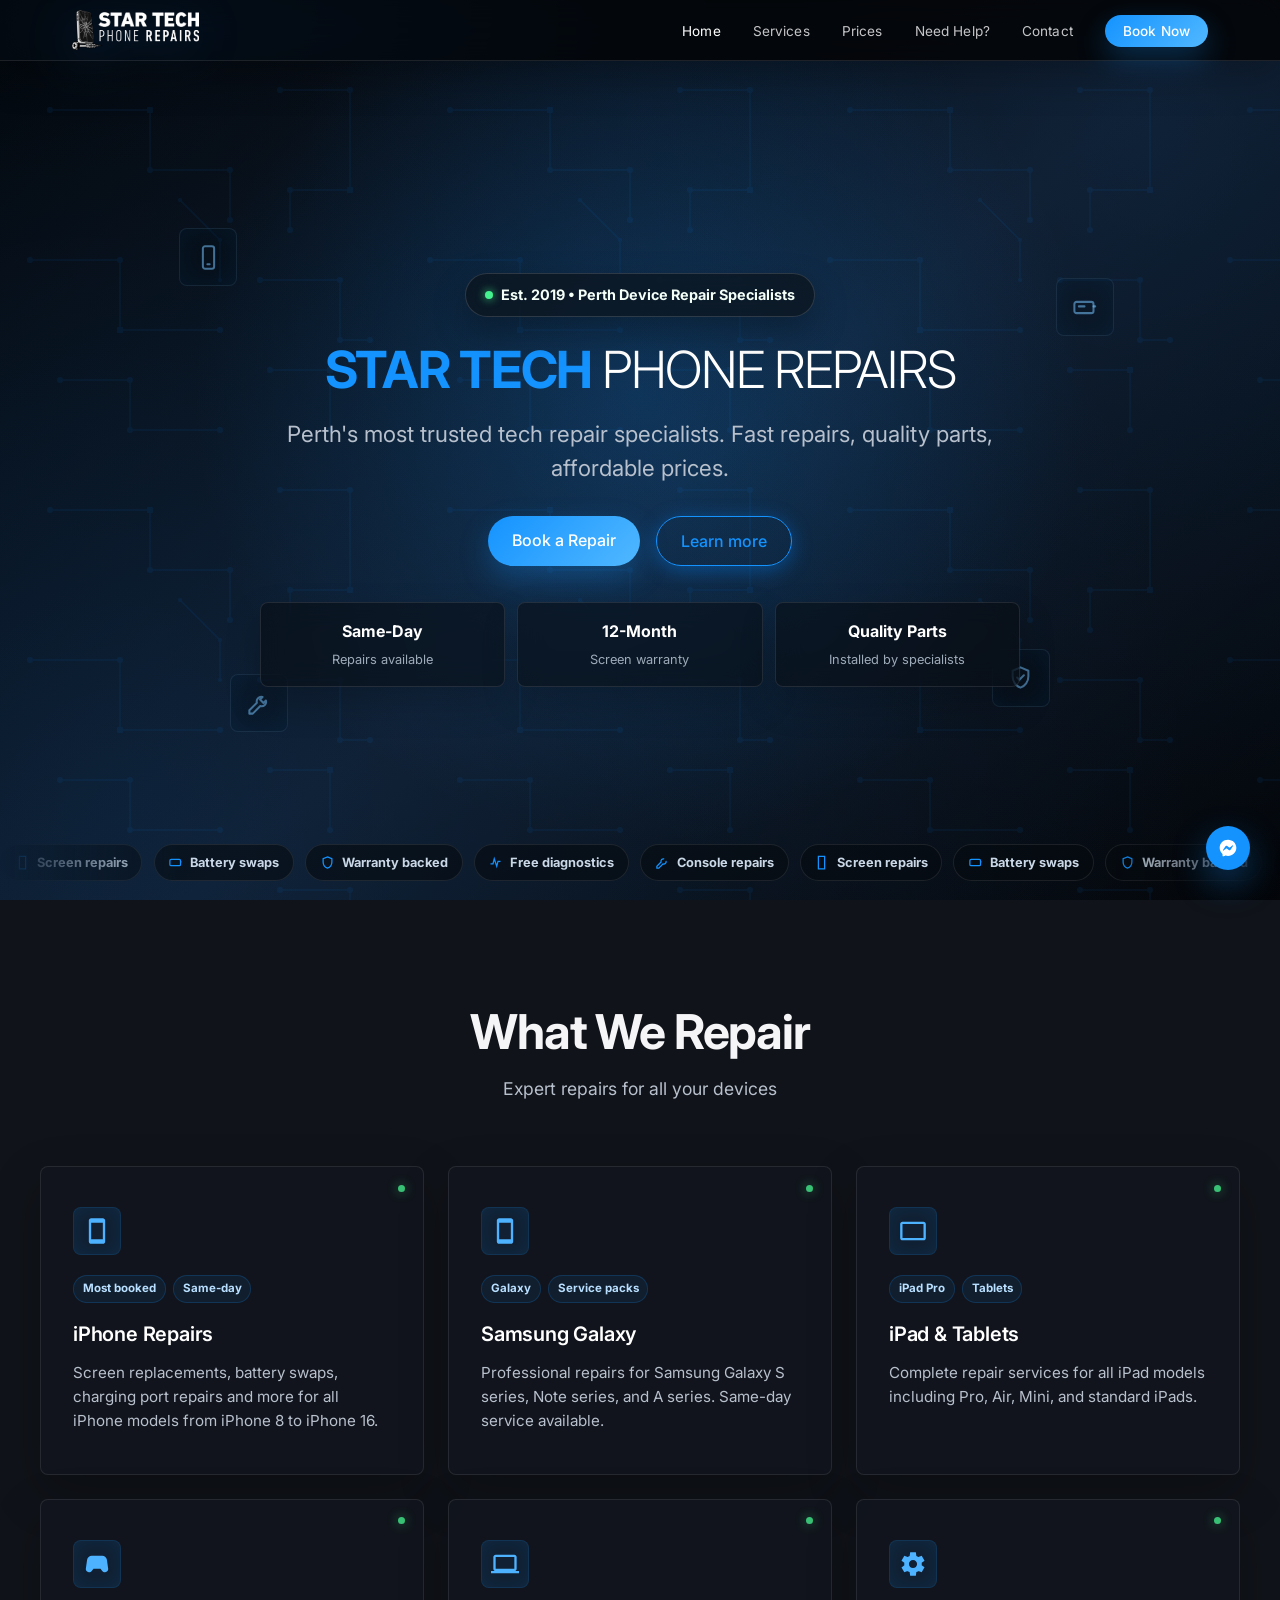
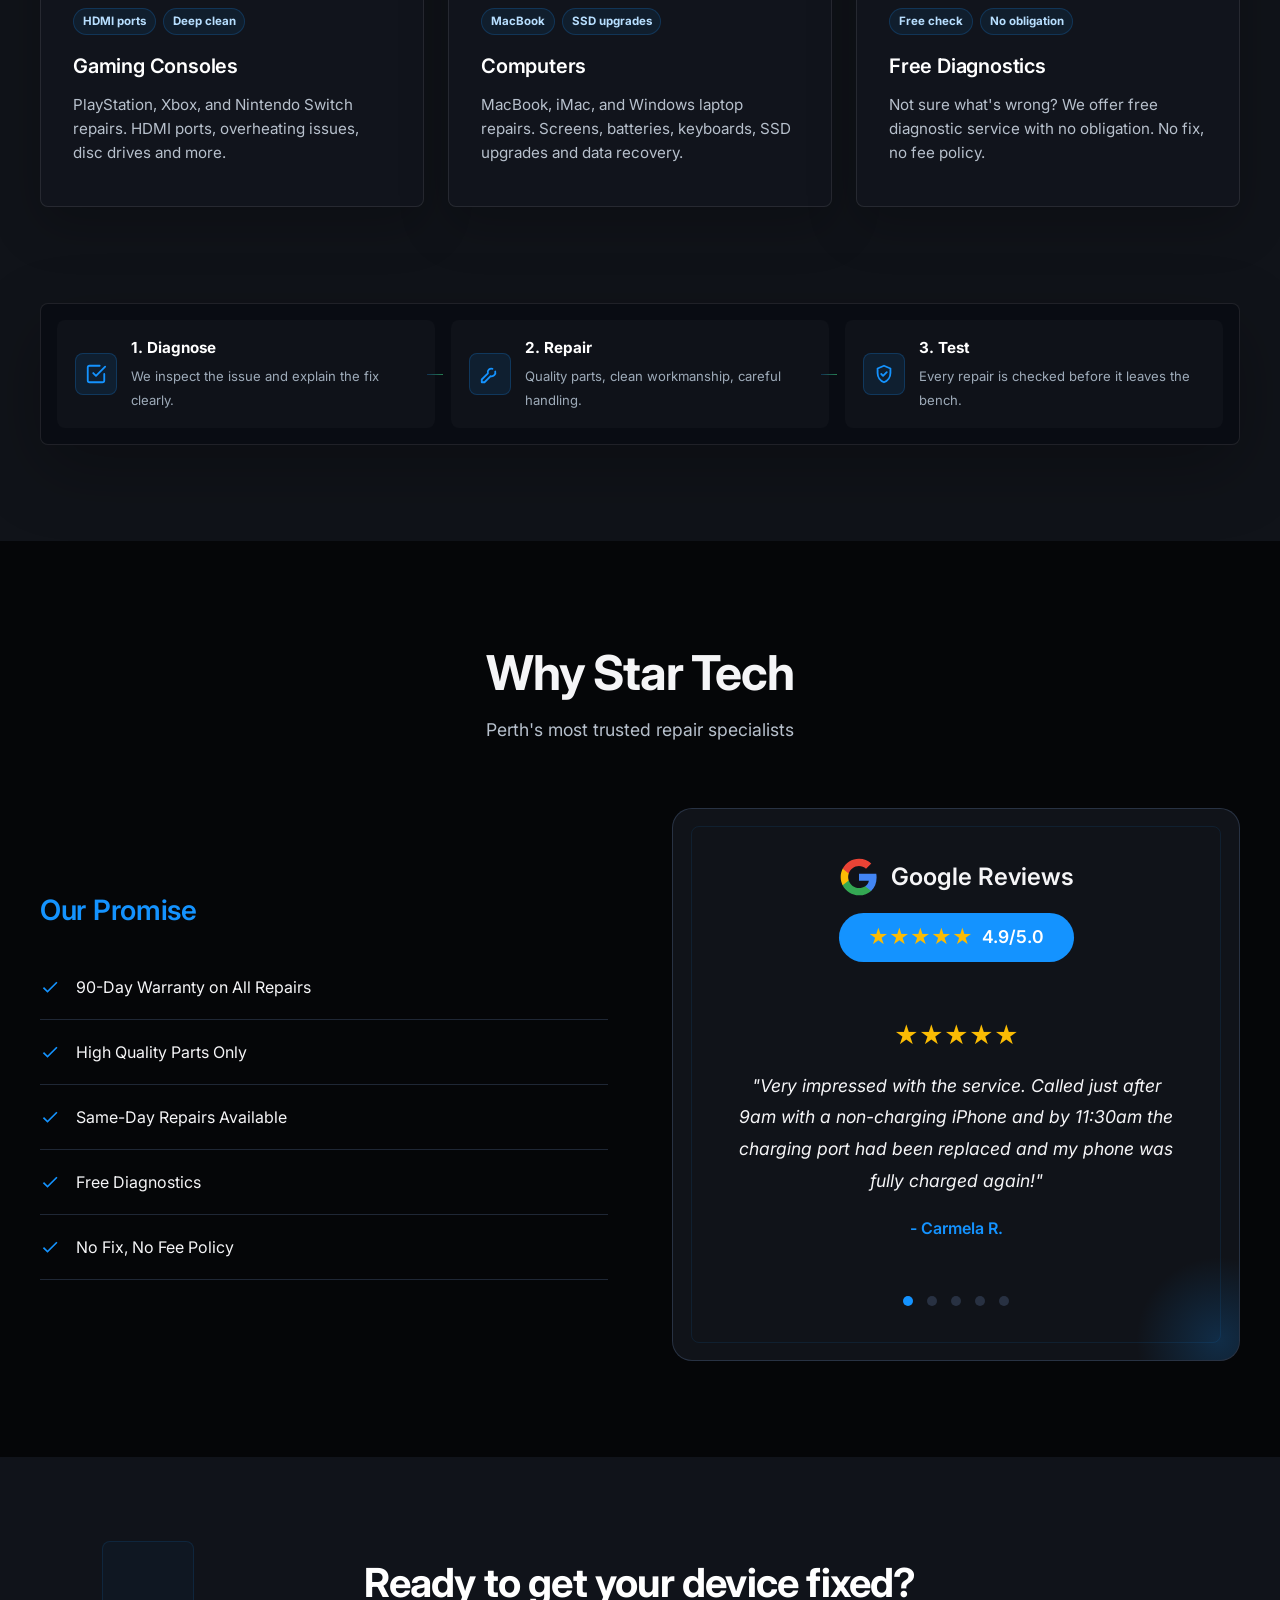
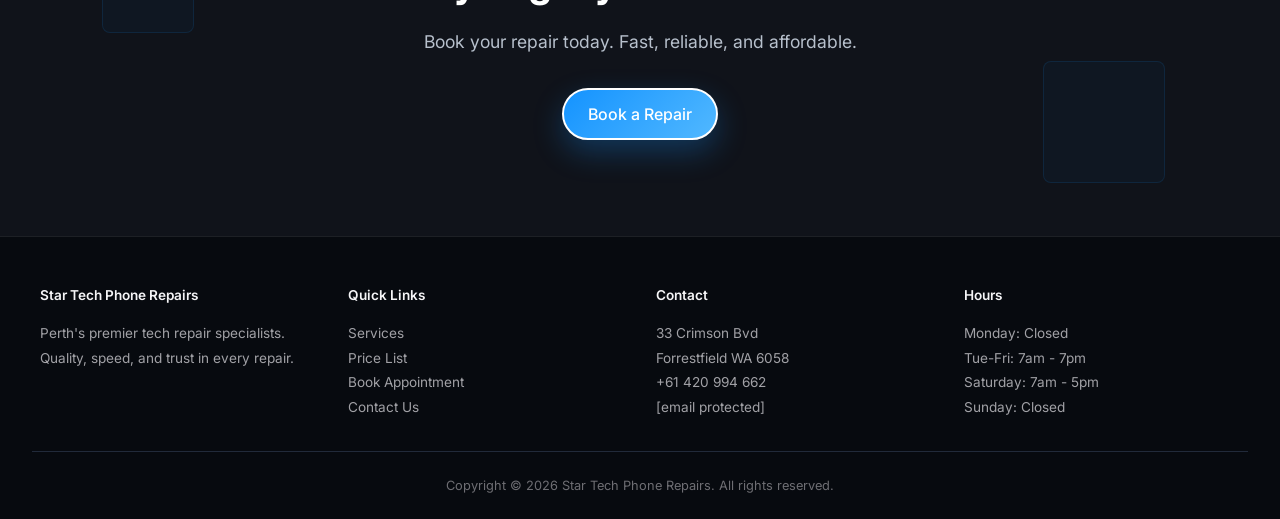
==== index.html @ b9365297 "Add files via upload" ====
﻿<!DOCTYPE html>
<html lang="en">
<head>
    <meta charset="UTF-8">
    <meta name="viewport" content="width=device-width, initial-scale=1.0">
    <title>Star Tech Phone Repairs | Perth's Premier Tech Repair Service</title>
    <link rel="preconnect" href="https://fonts.googleapis.com">
    <link rel="preconnect" href="https://fonts.gstatic.com" crossorigin>
    <link href="https://fonts.googleapis.com/css2?family=Inter:wght@300;400;500;600;700&family=Orbitron:wght@700;900&display=swap" rel="stylesheet">
    <style>
        * { margin: 0; padding: 0; box-sizing: border-box; }
        :root {
            --star-blue: #0084FF;
            --star-blue-hover: #0073e6;
            --bg-primary: #000000;
            --bg-secondary: #1a1a1a;
            --bg-tertiary: #0d0d0d;
            --text-primary: #f5f5f7;
            --text-secondary: #a1a1a6;
            --text-muted: #6e6e73;
            --border-color: rgba(0, 132, 255, 0.2);
            --nav-bg: rgba(0, 0, 0, 0.8);
            --blue-glow: rgba(0, 132, 255, 0.15);
            --card-bg: #1a1a1a;
            --card-text: #f5f5f7;
            --card-desc: #a1a1a6;
            --card-icon: #0084FF;
        }
        body { font-family: 'Inter', -apple-system, BlinkMacSystemFont, sans-serif; background: var(--bg-primary); color: var(--text-primary); overflow-x: hidden; transition: background 0.3s ease, color 0.3s ease; font-weight: 400; -webkit-font-smoothing: antialiased; }
        
        /* Theme Toggle */
        .messenger-btn { position: fixed; bottom: 30px; right: 30px; width: 44px; height: 44px; border-radius: 50%; background: var(--star-blue); border: none; cursor: pointer; z-index: 1001; display: flex; align-items: center; justify-content: center; box-shadow: 0 4px 12px var(--blue-glow); transition: all 0.3s ease; }
        .messenger-btn:hover { transform: scale(1.05); background: var(--star-blue-hover); }
        .messenger-btn svg { width: 20px; height: 20px; fill: #FFFFFF; }

        /* Navigation */
        nav { position: fixed; top: 0; width: 100%; background: var(--nav-bg); backdrop-filter: saturate(180%) blur(20px); -webkit-backdrop-filter: saturate(180%) blur(20px); z-index: 1000; border-bottom: 1px solid rgba(255,255,255,0.1); transition: background 0.3s ease; }
        .nav-container { max-width: 1200px; margin: 0 auto; padding: 0 2rem; height: 48px; display: flex; justify-content: space-between; align-items: center; }
        @media (min-width: 768px) { .nav-container { height: 60px; } }
        .logo { text-decoration: none; display: flex; align-items: center; }
        .logo img { width: 120px; height: auto; }
        @media (min-width: 768px) { .logo img { width: auto; height: 40px; } }
        .nav-links { display: flex; gap: 2rem; list-style: none; align-items: center; }
        .nav-links a { color: var(--text-primary); text-decoration: none; font-size: 0.85rem; font-weight: 400; transition: color 0.3s ease; opacity: 0.8; }
        .nav-links a:hover { opacity: 1; }
        .nav-links a.active { opacity: 1; }
        .nav-links a.book-now-btn { background: var(--star-blue); color: #FFFFFF; padding: 8px 18px; border-radius: 980px; font-weight: 500; opacity: 1; transition: all 0.3s ease; }
        .nav-links a.book-now-btn:hover { background: var(--star-blue-hover); }

        /* Hamburger Menu */
        .hamburger { display: none; flex-direction: column; cursor: pointer; gap: 5px; z-index: 1001; }
        .hamburger span { width: 20px; height: 2px; background: var(--text-primary); transition: all 0.3s ease; }
        .hamburger.active span:nth-child(1) { transform: rotate(45deg) translate(5px, 5px); }
        .hamburger.active span:nth-child(2) { opacity: 0; }
        .hamburger.active span:nth-child(3) { transform: rotate(-45deg) translate(5px, -5px); }

        /* Mobile Menu */
        .mobile-menu { display: none; position: fixed; top: 48px; left: 0; right: 0; background: var(--nav-bg); backdrop-filter: saturate(180%) blur(20px); padding: 1.5rem 2rem; z-index: 999; }
        .mobile-menu.active { display: block; }
        .mobile-menu a { display: block; color: var(--text-primary); text-decoration: none; padding: 0.8rem 0; font-size: 1rem; border-bottom: 1px solid var(--border-color); }
        .mobile-menu a:hover, .mobile-menu a.active { color: var(--star-blue); }
        .mobile-menu a.book-now-btn { background: var(--star-blue); color: #FFFFFF; text-align: center; margin-top: 1rem; border-radius: 980px; border: none; }

        /* Hero Section with Circuit Board Background */
        .hero { margin-top: 48px; min-height: calc(100vh - 48px); position: relative; display: flex; align-items: center; justify-content: center; overflow: hidden; }
        @media (min-width: 768px) { .hero { margin-top: 60px; min-height: calc(100vh - 60px); } }
        .hero-bg { position: absolute; top: 0; left: 0; right: 0; bottom: 0; background: linear-gradient(135deg, var(--bg-primary) 0%, var(--bg-secondary) 50%, var(--bg-primary) 100%); z-index: 1; }
        .hero-bg::before { content: ''; position: absolute; top: -50%; left: -50%; width: 200%; height: 200%; background: radial-gradient(circle at 30% 70%, rgba(0, 132, 255, 0.12) 0%, transparent 50%), radial-gradient(circle at 70% 30%, rgba(0, 132, 255, 0.1) 0%, transparent 40%); animation: pulse 6s ease-in-out infinite alternate; }
        @keyframes pulse { 0% { opacity: 0.4; transform: scale(1); } 100% { opacity: 1; transform: scale(1.15); } }
        /* Circuit Board Traces Pattern */
        .hero-circuit { position: absolute; top: 0; left: 0; right: 0; bottom: 0; z-index: 2; opacity: 0.08; background-image: url("data:image/svg+xml,%3Csvg xmlns='http://www.w3.org/2000/svg' width='400' height='400' viewBox='0 0 400 400'%3E%3Cstyle%3E.t%7Bfill:none;stroke:%230084FF;stroke-width:1.5%7D.p%7Bfill:%230084FF%7D%3C/style%3E%3Cpath class='t' d='M50 50h100M150 50v60M150 110h80M230 110v50'/%3E%3Ccircle class='p' cx='50' cy='50' r='3'/%3E%3Ccircle class='p' cx='150' cy='50' r='3'/%3E%3Ccircle class='p' cx='150' cy='110' r='3'/%3E%3Ccircle class='p' cx='230' cy='110' r='3'/%3E%3Ccircle class='p' cx='230' cy='160' r='3'/%3E%3Cpath class='t' d='M280 30h70M350 30v100M350 130h-60M290 130v40'/%3E%3Ccircle class='p' cx='280' cy='30' r='3'/%3E%3Ccircle class='p' cx='350' cy='30' r='3'/%3E%3Ccircle class='p' cx='350' cy='130' r='3'/%3E%3Ccircle class='p' cx='290' cy='130' r='3'/%3E%3Ccircle class='p' cx='290' cy='170' r='3'/%3E%3Cpath class='t' d='M30 200h90M120 200v70M120 270h100'/%3E%3Ccircle class='p' cx='30' cy='200' r='3'/%3E%3Ccircle class='p' cx='120' cy='200' r='3'/%3E%3Ccircle class='p' cx='120' cy='270' r='3'/%3E%3Ccircle class='p' cx='220' cy='270' r='3'/%3E%3Cpath class='t' d='M260 220h80M340 220v60M340 280h30'/%3E%3Ccircle class='p' cx='260' cy='220' r='3'/%3E%3Ccircle class='p' cx='340' cy='220' r='3'/%3E%3Ccircle class='p' cx='340' cy='280' r='3'/%3E%3Ccircle class='p' cx='370' cy='280' r='3'/%3E%3Cpath class='t' d='M60 320h70M130 320v50M130 370h90'/%3E%3Ccircle class='p' cx='60' cy='320' r='3'/%3E%3Ccircle class='p' cx='130' cy='320' r='3'/%3E%3Ccircle class='p' cx='130' cy='370' r='3'/%3E%3Ccircle class='p' cx='220' cy='370' r='3'/%3E%3Cpath class='t' d='M270 310h60M330 310v60'/%3E%3Ccircle class='p' cx='270' cy='310' r='3'/%3E%3Ccircle class='p' cx='330' cy='310' r='3'/%3E%3Ccircle class='p' cx='330' cy='370' r='3'/%3E%3Cpath class='t' d='M180 140l40 40M220 180v40'/%3E%3Ccircle class='p' cx='180' cy='140' r='2'/%3E%3Ccircle class='p' cx='220' cy='180' r='2'/%3E%3Ccircle class='p' cx='220' cy='220' r='2'/%3E%3Crect class='p' x='147' y='47' width='6' height='6' rx='1'/%3E%3Crect class='p' x='347' y='127' width='6' height='6' rx='1'/%3E%3Crect class='p' x='117' y='267' width='6' height='6' rx='1'/%3E%3Crect class='p' x='327' y='307' width='6' height='6' rx='1'/%3E%3C/svg%3E"); background-size: 400px 400px; background-repeat: repeat; animation: circuitScroll 30s linear infinite; }
        @keyframes circuitScroll { 0% { background-position: 0 0; } 100% { background-position: 0 400px; } }
        .hero-content { position: relative; z-index: 3; text-align: center; max-width: 800px; padding: 2rem; margin: 0 auto; width: 100%; }
        @media (min-width: 768px) { .hero-content { max-width: none; } }
        .hero h1 { font-family: 'Inter', sans-serif; font-size: clamp(2rem, 6vw, 3.2rem); font-weight: 700; line-height: 1.2; margin-bottom: 1rem; letter-spacing: 0.05em; color: #FFFFFF; text-transform: uppercase; text-align: center; }
        @media (min-width: 768px) { .hero h1 { white-space: nowrap; text-align: center; } }
        .desktop-break { display: none; }
        @media (min-width: 768px) { .desktop-break { display: block; } }
        .hero h1 .bold { font-weight: 700; color: var(--star-blue); }
        .hero h1 .thin { font-weight: 300; color: #FFFFFF; }
        .hero p { font-size: clamp(1.1rem, 2.5vw, 1.4rem); margin-bottom: 2rem; color: var(--text-secondary); font-weight: 400; line-height: 1.5; }
        .cta-buttons { display: flex; gap: 1rem; justify-content: center; flex-wrap: wrap; }
        .btn { padding: 12px 24px; font-size: 1rem; font-weight: 500; text-decoration: none; transition: all 0.3s ease; border-radius: 980px; display: inline-block; border: none; cursor: pointer; }
        .btn-primary { background: var(--star-blue); color: #FFFFFF; }
        .btn-primary:hover { background: var(--star-blue-hover); }
        .btn-secondary { background: transparent; color: var(--star-blue); border: 1px solid var(--star-blue); }
        .btn-secondary:hover { background: var(--star-blue); color: #FFFFFF; }
        .btn-primary, .btn-secondary, .book-now-btn { box-shadow: 0 4px 20px rgba(0, 132, 255, 0.4); }

        /* Features Section */
        .features { padding: 6rem 2rem; background: var(--bg-secondary); position: relative; z-index: 1; transition: background 0.3s ease; }
        .container { max-width: 1200px; margin: 0 auto; }
        .section-title { font-size: clamp(2rem, 5vw, 3rem); text-align: center; margin-bottom: 0.5rem; font-weight: 700; letter-spacing: -0.02em; }
        .section-subtitle { text-align: center; font-size: 1.1rem; color: var(--text-secondary); margin-bottom: 4rem; font-weight: 400; }
        .features-grid { display: grid; grid-template-columns: repeat(auto-fit, minmax(300px, 1fr)); gap: 1.5rem; }
        .feature-card { background: var(--card-bg); padding: 2.5rem 2rem; border-radius: 20px; transition: all 0.3s ease; position: relative; overflow: hidden; }
        .feature-card:hover { transform: translateY(-4px); box-shadow: 0 12px 40px rgba(0,0,0,0.15); }
        .feature-icon { width: 48px; height: 48px; margin-bottom: 1.25rem; }
        .feature-icon svg { width: 100%; height: 100%; fill: var(--card-icon); }
        .feature-card h3 { font-size: 1.25rem; margin-bottom: 0.75rem; font-weight: 600; color: var(--card-text); letter-spacing: -0.01em; }
        .feature-card p { line-height: 1.6; color: var(--card-desc); font-size: 0.95rem; }

        /* Why Choose Section */
        .why-choose { padding: 6rem 2rem; background: var(--bg-primary); position: relative; z-index: 1; transition: background 0.3s ease; }
        .why-grid { display: grid; grid-template-columns: 1fr 1fr; gap: 4rem; align-items: center; margin-top: 3rem; }
        .why-content h3 { font-size: 1.75rem; margin-bottom: 1.5rem; color: var(--star-blue); font-weight: 600; letter-spacing: -0.01em; }
        .why-list { list-style: none; }
        .why-list li { padding: 1.25rem 0; border-bottom: 1px solid var(--border-color); font-size: 1rem; display: flex; align-items: center; gap: 1rem; color: var(--text-primary); }
        .why-list li svg { width: 20px; height: 20px; fill: var(--star-blue); flex-shrink: 0; }

        /* Reviews Box - Improved Readability */
        .why-visual { background: var(--bg-secondary); min-height: 500px; display: flex; flex-direction: column; align-items: center; justify-content: center; position: relative; overflow: hidden; padding: 3rem 2rem; border-radius: 20px; transition: background 0.3s ease; border: 1px solid var(--border-color); }
        .reviews-header { text-align: center; margin-bottom: 2rem; z-index: 2; position: relative; }
        .google-badge { display: flex; align-items: center; justify-content: center; gap: 0.75rem; margin-bottom: 1rem; }
        .google-icon { width: 40px; height: 40px; }
        .google-reviews-text { font-size: 1.5rem; font-weight: 600; color: var(--text-primary); }
        .overall-rating { display: flex; align-items: center; justify-content: center; gap: 0.6rem; background: var(--star-blue); padding: 0.6rem 1.25rem; border-radius: 980px; }
        .stars { color: #FBBC04; font-size: 1.25rem; }
        .rating-number { color: #FFFFFF; font-weight: 600; font-size: 1.1rem; }
        .slideshow-container { position: relative; max-width: 600px; margin: 0 auto; z-index: 2; padding: 1.5rem 2rem; }
        .review-slide { display: none; text-align: center; animation: fadeIn 0.5s ease; }
        .review-slide.active { display: block; }
        @keyframes fadeIn { from { opacity: 0; } to { opacity: 1; } }
        .review-stars { color: #FBBC04; font-size: 1.5rem; margin-bottom: 1rem; }
        .review-text { font-size: 1.1rem; line-height: 1.8; color: var(--text-primary); margin-bottom: 1.25rem; font-style: italic; }
        .reviewer-name { font-weight: 600; color: var(--star-blue); font-size: 1rem; }
        .slideshow-dots { text-align: center; margin-top: 1.5rem; z-index: 2; position: relative; }
        .dot { height: 10px; width: 10px; margin: 0 5px; background-color: var(--border-color); border-radius: 50%; display: inline-block; cursor: pointer; transition: all 0.3s ease; }
        .dot.active, .dot:hover { background-color: var(--star-blue); }

        /* CTA Section */
        .cta-section { padding: 6rem 2rem; background: var(--card-bg); text-align: center; position: relative; z-index: 1; transition: background 0.3s ease; }
        .cta-section h2 { font-size: clamp(1.75rem, 4vw, 2.5rem); margin-bottom: 1rem; color: var(--card-text); font-weight: 700; letter-spacing: -0.02em; }
        .cta-section p { font-size: 1.1rem; margin-bottom: 2rem; color: var(--card-desc); max-width: 500px; margin-left: auto; margin-right: auto; }
        .cta-section .btn-primary { background: #FFFFFF; color: var(--star-blue); }
        .cta-section .btn-primary:hover { background: rgba(255,255,255,0.9); }
        .cta-section .btn-primary { background: var(--star-blue); color: #FFFFFF; border: 2px solid #FFFFFF; }
        .cta-section .btn-primary:hover { background: #FFFFFF; color: var(--star-blue); }

        /* Footer */
        footer { background: var(--bg-secondary); padding: 3rem 2rem 1.5rem; position: relative; z-index: 1; transition: background 0.3s ease; border-top: 1px solid var(--border-color); }
        .footer-content { max-width: 1200px; margin: 0 auto; display: grid; grid-template-columns: repeat(auto-fit, minmax(200px, 1fr)); gap: 2rem; margin-bottom: 2rem; }
        .footer-section h4 { color: var(--text-primary); margin-bottom: 1rem; font-weight: 600; font-size: 0.85rem; }
        .footer-section p, .footer-section a { color: var(--text-secondary); line-height: 1.8; text-decoration: none; display: block; font-size: 0.85rem; }
        .footer-section a:hover { color: var(--star-blue); }
        .footer-bottom { text-align: center; padding-top: 1.5rem; border-top: 1px solid var(--border-color); color: var(--text-muted); font-size: 0.8rem; }

        /* Media Queries */
        @media (max-width: 968px) {
            .why-grid { grid-template-columns: 1fr; }
            .nav-links { display: none; }
            .hamburger { display: flex; }
            .flow-panel { grid-template-columns: 1fr; }
            .flow-step:not(:last-child)::after { display: none; }
        }
        @media (max-width: 600px) {
            .cta-buttons { flex-direction: column; align-items: center; }
            .btn { width: 100%; max-width: 280px; text-align: center; }
        }
    
        /* Premier polish */
        :root {
            --bg-primary: #050608;
            --bg-secondary: #101319;
            --bg-tertiary: #080b10;
            --star-blue: #1493ff;
            --star-blue-hover: #46adff;
            --border-color: rgba(148, 190, 255, 0.18);
            --nav-bg: rgba(5, 7, 11, 0.76);
            --blue-glow: rgba(20, 147, 255, 0.26);
            --card-bg: rgba(18, 22, 30, 0.86);
            --card-text: #ffffff;
            --card-desc: #b7c0cc;
            --card-icon: #4db2ff;
        }

        html { scroll-behavior: smooth; }
        body {
            background:
                radial-gradient(circle at 16% 0%, rgba(20, 147, 255, 0.16), transparent 31rem),
                radial-gradient(circle at 90% 12%, rgba(105, 190, 255, 0.10), transparent 34rem),
                var(--bg-primary);
            line-height: 1.5;
        }

        nav {
            background: var(--nav-bg) !important;
            border-bottom: 1px solid rgba(255,255,255,0.10) !important;
            box-shadow: 0 12px 40px rgba(0,0,0,0.28);
        }

        .nav-links a { letter-spacing: 0.01em; }
        .nav-links a.active { color: #ffffff; }
        .nav-links a:not(.book-now-btn):hover { color: #ffffff; }
        .logo img { filter: drop-shadow(0 10px 24px rgba(20,147,255,0.20)); }

        .page-header,
        .blog-header {
            background:
                linear-gradient(180deg, rgba(20,147,255,0.12), rgba(20,147,255,0)),
                var(--bg-secondary) !important;
            border-bottom: 1px solid rgba(255,255,255,0.08);
        }

        .hero-bg {
            background:
                radial-gradient(circle at 50% 40%, rgba(20,147,255,0.20), transparent 28rem),
                linear-gradient(140deg, #030406 0%, #111722 52%, #030406 100%) !important;
        }

        .hero h1,
        .page-header h1,
        .blog-header h1,
        .section-title {
            letter-spacing: -0.025em !important;
        }

        .hero p,
        .section-subtitle,
        .page-header p,
        .blog-header p { color: #b7c0cc !important; }

        .hero-badge {
            display: inline-flex;
            align-items: center;
            gap: 0.55rem;
            padding: 0.65rem 1.15rem;
            margin-bottom: 1.4rem;
            color: #f4fff8;
            font-size: 0.9rem;
            font-weight: 700;
            background: rgba(12, 17, 24, 0.66);
            border: 1px solid rgba(255, 255, 255, 0.14);
            border-radius: 999px;
            box-shadow: 0 14px 34px rgba(0,0,0,0.28);
            backdrop-filter: blur(16px);
        }

        .hero-badge::before {
            content: '';
            width: 8px;
            height: 8px;
            border-radius: 50%;
            background: #44f28f;
            box-shadow: 0 0 10px rgba(68,242,143,0.9);
            animation: statusBlink 1.7s ease-in-out infinite;
        }

        @keyframes statusBlink {
            0%, 100% { opacity: 1; transform: scale(1); box-shadow: 0 0 8px rgba(68,242,143,0.85); }
            45% { opacity: 0.45; transform: scale(0.74); box-shadow: 0 0 3px rgba(68,242,143,0.38); }
            70% { opacity: 1; transform: scale(1.22); box-shadow: 0 0 18px rgba(68,242,143,0.98); }
        }

        .hero-orbit {
            position: absolute;
            inset: 0;
            z-index: 2;
            pointer-events: none;
            overflow: hidden;
        }

        .orbit-icon {
            position: absolute;
            width: 58px;
            height: 58px;
            display: grid;
            place-items: center;
            color: rgba(120, 196, 255, 0.54);
            border: 1px solid rgba(120, 196, 255, 0.12);
            border-radius: 8px;
            background: rgba(6, 12, 20, 0.26);
            box-shadow: inset 0 0 26px rgba(20,147,255,0.06);
            animation: floatIcon 8s ease-in-out infinite;
        }

        .orbit-icon svg {
            width: 27px;
            height: 27px;
            stroke: currentColor;
            fill: none;
            stroke-width: 1.8;
            stroke-linecap: round;
            stroke-linejoin: round;
        }

        .orbit-icon.phone { top: 20%; left: 14%; animation-delay: -1s; }
        .orbit-icon.battery { top: 26%; right: 13%; animation-delay: -3.2s; }
        .orbit-icon.tool { bottom: 20%; left: 18%; animation-delay: -5.1s; }
        .orbit-icon.shield { bottom: 23%; right: 18%; animation-delay: -2.4s; }

        @keyframes floatIcon {
            0%, 100% { transform: translate3d(0,0,0) rotate(0deg); opacity: 0.46; }
            50% { transform: translate3d(0,-18px,0) rotate(4deg); opacity: 0.72; }
        }

        .hero-stats {
            display: grid;
            grid-template-columns: repeat(3, minmax(0, 1fr));
            gap: 0.75rem;
            max-width: 760px;
            margin: 2.25rem auto 0;
        }

        .hero-stat {
            padding: 1rem;
            border: 1px solid rgba(255,255,255,0.10);
            border-radius: 8px;
            background: rgba(8, 12, 18, 0.54);
            box-shadow: 0 16px 36px rgba(0,0,0,0.20);
            backdrop-filter: blur(14px);
            animation: statLift 6s ease-in-out infinite;
        }

        .hero-stat:nth-child(2) { animation-delay: -1.6s; }
        .hero-stat:nth-child(3) { animation-delay: -3.1s; }

        @keyframes statLift {
            0%, 100% { transform: translateY(0); border-color: rgba(255,255,255,0.10); }
            50% { transform: translateY(-5px); border-color: rgba(20,147,255,0.26); }
        }

        .hero-stat strong {
            display: block;
            color: #ffffff;
            font-size: 1rem;
            margin-bottom: 0.2rem;
        }

        .hero-stat span {
            color: #9eabb9;
            font-size: 0.8rem;
        }

        .hero-ticker {
            position: absolute;
            left: 0;
            right: 0;
            bottom: 1.2rem;
            z-index: 3;
            overflow: hidden;
            mask-image: linear-gradient(90deg, transparent, #000 14%, #000 86%, transparent);
        }

        .ticker-track {
            display: flex;
            width: max-content;
            gap: 0.7rem;
            animation: tickerMove 28s linear infinite;
        }

        .ticker-item {
            display: inline-flex;
            align-items: center;
            gap: 0.45rem;
            padding: 0.5rem 0.85rem;
            color: #c9d7e6;
            font-size: 0.8rem;
            font-weight: 700;
            white-space: nowrap;
            border: 1px solid rgba(255,255,255,0.09);
            border-radius: 999px;
            background: rgba(6, 10, 16, 0.60);
            backdrop-filter: blur(12px);
        }

        .ticker-item svg {
            width: 15px;
            height: 15px;
            stroke: var(--star-blue);
            fill: none;
            stroke-width: 2;
        }

        @keyframes tickerMove {
            from { transform: translateX(0); }
            to { transform: translateX(-50%); }
        }

        .feature-card {
            isolation: isolate;
        }

        .feature-card::before {
            content: '';
            position: absolute;
            inset: 0;
            z-index: -1;
            background: radial-gradient(circle at 20% 0%, rgba(20,147,255,0.15), transparent 12rem);
            opacity: 0;
            transition: opacity 0.3s ease;
        }

        .feature-card::after {
            content: '';
            position: absolute;
            top: 1.1rem;
            right: 1.1rem;
            width: 7px;
            height: 7px;
            border-radius: 50%;
            background: #44f28f;
            box-shadow: 0 0 12px rgba(68,242,143,0.7);
            opacity: 0.78;
        }

        .feature-card:hover::before { opacity: 1; }

        .feature-icon {
            display: grid;
            place-items: center;
            border-radius: 8px;
            background: rgba(20,147,255,0.10);
            border: 1px solid rgba(20,147,255,0.16);
            box-shadow: inset 0 0 18px rgba(20,147,255,0.08);
        }

        .feature-icon svg {
            width: 28px !important;
            height: 28px !important;
        }

        .feature-meta {
            display: flex;
            flex-wrap: wrap;
            gap: 0.45rem;
            margin-bottom: 1rem;
        }

        .feature-meta span {
            display: inline-flex;
            align-items: center;
            min-height: 24px;
            padding: 0.25rem 0.55rem;
            color: #b8dfff;
            font-size: 0.72rem;
            font-weight: 700;
            border: 1px solid rgba(20,147,255,0.20);
            border-radius: 999px;
            background: rgba(20,147,255,0.08);
        }

        .repair-flow {
            padding: 0 2rem 6rem;
            background: var(--bg-secondary);
            position: relative;
            z-index: 1;
        }

        .flow-panel {
            max-width: 1200px;
            margin: 0 auto;
            display: grid;
            grid-template-columns: repeat(3, 1fr);
            gap: 1rem;
            padding: 1rem;
            border: 1px solid rgba(255,255,255,0.09);
            border-radius: 8px;
            background: rgba(7, 11, 17, 0.72);
            box-shadow: 0 24px 70px rgba(0,0,0,0.26);
        }

        .flow-step {
            position: relative;
            display: grid;
            grid-template-columns: auto 1fr;
            gap: 0.9rem;
            align-items: center;
            padding: 1.1rem;
            border-radius: 8px;
            background: rgba(255,255,255,0.025);
        }

        .flow-step:not(:last-child)::after {
            content: '';
            position: absolute;
            top: 50%;
            right: -0.5rem;
            width: 1rem;
            height: 1px;
            background: linear-gradient(90deg, rgba(20,147,255,0.25), rgba(68,242,143,0.5));
        }

        .flow-icon {
            width: 42px;
            height: 42px;
            display: grid;
            place-items: center;
            border-radius: 8px;
            color: var(--star-blue);
            border: 1px solid rgba(20,147,255,0.22);
            background: rgba(20,147,255,0.10);
        }

        .flow-icon svg {
            width: 22px;
            height: 22px;
            stroke: currentColor;
            fill: none;
            stroke-width: 2;
            stroke-linecap: round;
            stroke-linejoin: round;
        }

        .flow-step strong {
            display: block;
            color: #ffffff;
            font-size: 0.95rem;
            margin-bottom: 0.15rem;
        }

        .flow-step span {
            color: #9eabb9;
            font-size: 0.82rem;
        }

        .why-visual::before {
            content: '';
            position: absolute;
            inset: 1.1rem;
            border: 1px solid rgba(20,147,255,0.10);
            border-radius: 8px;
            pointer-events: none;
        }

        .why-visual::after {
            content: '';
            position: absolute;
            width: 180px;
            height: 180px;
            right: -70px;
            bottom: -70px;
            border-radius: 50%;
            background: radial-gradient(circle, rgba(20,147,255,0.20), transparent 65%);
            animation: softDrift 7s ease-in-out infinite;
        }

        @keyframes softDrift {
            0%, 100% { transform: translate(0, 0); opacity: 0.65; }
            50% { transform: translate(-20px, -18px); opacity: 1; }
        }

        .cta-section {
            overflow: hidden;
        }

        .cta-section::before,
        .cta-section::after {
            content: '';
            position: absolute;
            border: 1px solid rgba(20,147,255,0.12);
            border-radius: 8px;
            background: rgba(20,147,255,0.035);
            animation: floatIcon 9s ease-in-out infinite;
        }

        .cta-section::before {
            width: 90px;
            height: 90px;
            left: 8%;
            top: 22%;
        }

        .cta-section::after {
            width: 120px;
            height: 120px;
            right: 9%;
            bottom: 14%;
            animation-delay: -3s;
        }

        .btn,
        .filter-btn,
        .device-btn,
        .model-pick,
        .date-chip,
        .time-slot,
        .device-type-option,
        .repair-option,
        .close-pricing {
            transition: transform 0.22s ease, border-color 0.22s ease, background 0.22s ease, box-shadow 0.22s ease, color 0.22s ease !important;
        }

        .btn-primary,
        .book-now-btn,
        .mobile-menu a.book-now-btn {
            background: linear-gradient(135deg, var(--star-blue), #51b8ff) !important;
            box-shadow: 0 12px 30px rgba(20,147,255,0.28) !important;
        }

        .btn:hover,
        .device-btn:hover,
        .model-pick:hover,
        .date-chip:hover,
        .time-slot:hover,
        .filter-btn:hover { transform: translateY(-2px); }

        .feature-card,
        .service-card,
        .post-card,
        .booking-form,
        .pricing-details,
        .pricing-cta,
        .services-cta,
        .price-note,
        .device-btn,
        .info-icon,
        .map-overlay {
            background: var(--card-bg) !important;
            border: 1px solid rgba(255,255,255,0.09) !important;
            border-radius: 8px !important;
            box-shadow: 0 18px 50px rgba(0,0,0,0.22);
        }

        .feature-card:hover,
        .service-card:hover,
        .post-card:hover,
        .device-btn:hover {
            border-color: rgba(20,147,255,0.42) !important;
            box-shadow: 0 24px 60px rgba(0,0,0,0.32), 0 0 0 1px rgba(20,147,255,0.10);
        }

        input,
        select,
        textarea,
        .device-type-option,
        .repair-option,
        .model-pick,
        .date-chip,
        .time-slot,
        .filter-btn {
            background: rgba(5, 8, 13, 0.72) !important;
            border-color: rgba(255,255,255,0.12) !important;
        }

        input:focus,
        select:focus,
        textarea:focus,
        .device-type-option.selected,
        .repair-option.selected,
        .model-pick.selected,
        .date-chip.selected,
        .time-slot.selected,
        .filter-btn.active,
        .device-btn.active {
            border-color: var(--star-blue) !important;
            box-shadow: 0 0 0 3px rgba(20,147,255,0.14) !important;
        }

        footer {
            background: #070a0f !important;
            border-top: 1px solid rgba(255,255,255,0.09) !important;
        }

        .messenger-btn {
            box-shadow: 0 14px 34px rgba(20,147,255,0.34) !important;
        }

        @media (max-width: 640px) {
            .nav-container { padding: 0 1.25rem !important; }
            .page-header, .blog-header { padding-left: 1.25rem !important; padding-right: 1.25rem !important; }
            .booking-form { padding: 1.5rem !important; }
            .hero h1 { white-space: normal !important; }
            .hero-badge { font-size: 0.78rem; }
            .hero-stats { grid-template-columns: 1fr; max-width: 320px; }
            .orbit-icon { display: none; }
            .hero-ticker { display: none; }
        }
    </style>
</head>
<body>
    <a href="https://m.me/startechphonerepairs" target="_blank" class="messenger-btn" aria-label="Contact on Messenger">
        <svg viewBox="0 0 24 24" fill="#FFFFFF"><path d="M12 2C6.36 2 2 6.13 2 11.7c0 2.91 1.19 5.44 3.14 7.17.16.14.26.35.27.57l.05 1.78c.02.62.63 1.03 1.19.8l1.99-.83c.17-.07.36-.09.55-.05.91.25 1.87.38 2.81.38 5.64 0 10-4.13 10-9.7S17.64 2 12 2zm6 7.46l-2.93 4.67c-.47.73-1.47.92-2.17.37l-2.34-1.76a.6.6 0 00-.72 0l-3.16 2.4c-.42.32-.97-.17-.68-.6l2.93-4.67c.47-.73 1.47-.92 2.17-.37l2.34 1.76a.6.6 0 00.72 0l3.16-2.4c.42-.32.97.17.68.6z"/></svg>
    </a>

    <nav>
        <div class="nav-container">
            <a href="index.html" class="logo"><img src="logo.png" alt="Star Tech" height="32"></a>
            <ul class="nav-links">
                <li><a href="index.html" class="active">Home</a></li>
                <li><a href="services.html">Services</a></li>
                <li><a href="prices.html">Prices</a></li>
                <li><a href="needhelp.html">Need Help?</a></li>
                <li><a href="contact.html">Contact</a></li>
                <li><a href="book.html" class="book-now-btn">Book Now</a></li>
            </ul>
            <div class="hamburger" onclick="toggleMenu()">
                <span></span><span></span><span></span>
            </div>
        </div>
    </nav>

    <div class="mobile-menu" id="mobileMenu">
        <a href="index.html" class="active">Home</a>
        <a href="services.html">Services</a>
        <a href="prices.html">Prices</a>
        <a href="needhelp.html">Need Help?</a>
        <a href="contact.html">Contact</a>
        <a href="book.html" class="book-now-btn">Book Now</a>
    </div>

    <section class="hero">
        <div class="hero-bg"></div>
        <div class="hero-circuit"></div>
        <div class="hero-orbit" aria-hidden="true">
            <span class="orbit-icon phone"><svg viewBox="0 0 24 24"><rect x="7" y="2" width="10" height="20" rx="2"></rect><path d="M11 18h2"></path></svg></span>
            <span class="orbit-icon battery"><svg viewBox="0 0 24 24"><rect x="3" y="7" width="17" height="10" rx="2"></rect><path d="M20 11h1.5"></path><path d="M7 11h5"></path></svg></span>
            <span class="orbit-icon tool"><svg viewBox="0 0 24 24"><path d="M14.7 6.3a4 4 0 0 0-5 5L3 18v3h3l6.7-6.7a4 4 0 0 0 5-5l-2.2 2.2-3-3 2.2-2.2z"></path></svg></span>
            <span class="orbit-icon shield"><svg viewBox="0 0 24 24"><path d="M12 3l7 3v5c0 4.6-2.9 8.7-7 10-4.1-1.3-7-5.4-7-10V6l7-3z"></path><path d="M9 12l2 2 4-4"></path></svg></span>
        </div>
        <div class="hero-content">
            <div class="hero-badge">Est. 2019 • Perth Device Repair Specialists</div>
            <h1><span class="bold">Star Tech</span> <span class="thin">Phone Repairs</span></h1>
            <p>Perth's most trusted tech repair specialists. Fast repairs, quality parts,<br class="desktop-break"> affordable prices.</p>
            <div class="cta-buttons">
                <a href="book.html" class="btn btn-primary">Book a Repair</a>
                <a href="services.html" class="btn btn-secondary">Learn more</a>
            </div>
            <div class="hero-stats" aria-label="Star Tech repair highlights">
                <div class="hero-stat"><strong>Same-Day</strong><span>Repairs available</span></div>
                <div class="hero-stat"><strong>12-Month</strong><span>Screen warranty</span></div>
                <div class="hero-stat"><strong>Quality Parts</strong><span>Installed by specialists</span></div>
            </div>
        </div>
        <div class="hero-ticker" aria-hidden="true">
            <div class="ticker-track">
                <span class="ticker-item"><svg viewBox="0 0 24 24"><path d="M7 2h10v20H7z"></path></svg>Screen repairs</span>
                <span class="ticker-item"><svg viewBox="0 0 24 24"><rect x="3" y="7" width="17" height="10" rx="2"></rect><path d="M20 11h1.5"></path></svg>Battery swaps</span>
                <span class="ticker-item"><svg viewBox="0 0 24 24"><path d="M12 3l7 3v5c0 4.6-2.9 8.7-7 10-4.1-1.3-7-5.4-7-10V6l7-3z"></path></svg>Warranty backed</span>
                <span class="ticker-item"><svg viewBox="0 0 24 24"><path d="M4 14h4l2-8 4 12 2-8h4"></path></svg>Free diagnostics</span>
                <span class="ticker-item"><svg viewBox="0 0 24 24"><path d="M14.7 6.3a4 4 0 0 0-5 5L3 18v3h3l6.7-6.7a4 4 0 0 0 5-5"></path></svg>Console repairs</span>
                <span class="ticker-item"><svg viewBox="0 0 24 24"><path d="M7 2h10v20H7z"></path></svg>Screen repairs</span>
                <span class="ticker-item"><svg viewBox="0 0 24 24"><rect x="3" y="7" width="17" height="10" rx="2"></rect><path d="M20 11h1.5"></path></svg>Battery swaps</span>
                <span class="ticker-item"><svg viewBox="0 0 24 24"><path d="M12 3l7 3v5c0 4.6-2.9 8.7-7 10-4.1-1.3-7-5.4-7-10V6l7-3z"></path></svg>Warranty backed</span>
                <span class="ticker-item"><svg viewBox="0 0 24 24"><path d="M4 14h4l2-8 4 12 2-8h4"></path></svg>Free diagnostics</span>
                <span class="ticker-item"><svg viewBox="0 0 24 24"><path d="M14.7 6.3a4 4 0 0 0-5 5L3 18v3h3l6.7-6.7a4 4 0 0 0 5-5"></path></svg>Console repairs</span>
            </div>
        </div>
    </section>

    <section class="features">
        <div class="container">
            <h2 class="section-title">What We Repair</h2>
            <p class="section-subtitle">Expert repairs for all your devices</p>
            <div class="features-grid">
                <div class="feature-card">
                    <div class="feature-icon"><svg viewBox="0 0 24 24"><path d="M17 1.01L7 1c-1.1 0-2 .9-2 2v18c0 1.1.9 2 2 2h10c1.1 0 2-.9 2-2V3c0-1.1-.9-1.99-2-1.99zM17 19H7V5h10v14z"/></svg></div>
                    <div class="feature-meta"><span>Most booked</span><span>Same-day</span></div>
                    <h3>iPhone Repairs</h3>
                    <p>Screen replacements, battery swaps, charging port repairs and more for all iPhone models from iPhone 8 to iPhone 16.</p>
                </div>
                <div class="feature-card">
                    <div class="feature-icon"><svg viewBox="0 0 24 24"><path d="M17 1.01L7 1c-1.1 0-2 .9-2 2v18c0 1.1.9 2 2 2h10c1.1 0 2-.9 2-2V3c0-1.1-.9-1.99-2-1.99zM17 19H7V5h10v14z"/></svg></div>
                    <div class="feature-meta"><span>Galaxy</span><span>Service packs</span></div>
                    <h3>Samsung Galaxy</h3>
                    <p>Professional repairs for Samsung Galaxy S series, Note series, and A series. Same-day service available.</p>
                </div>
                <div class="feature-card">
                    <div class="feature-icon"><svg viewBox="0 0 24 24"><path d="M21 4H3c-1.1 0-2 .9-2 2v12c0 1.1.9 2 2 2h18c1.1 0 2-.9 2-2V6c0-1.1-.9-2-2-2zm0 14H3V6h18v12z"/></svg></div>
                    <div class="feature-meta"><span>iPad Pro</span><span>Tablets</span></div>
                    <h3>iPad & Tablets</h3>
                    <p>Complete repair services for all iPad models including Pro, Air, Mini, and standard iPads.</p>
                </div>
                <div class="feature-card">
                    <div class="feature-icon"><svg viewBox="0 0 24 24"><path d="M21.58 16.09l-1.09-7.66C20.21 6.46 18.52 5 16.53 5H7.47C5.48 5 3.79 6.46 3.51 8.43l-1.09 7.66C2.2 17.63 3.39 19 4.94 19h.68c.67 0 1.31-.33 1.71-.88L9 16h6l1.67 2.12c.4.55 1.04.88 1.71.88h.68c1.55 0 2.74-1.37 2.52-2.91z"/></svg></div>
                    <div class="feature-meta"><span>HDMI ports</span><span>Deep clean</span></div>
                    <h3>Gaming Consoles</h3>
                    <p>PlayStation, Xbox, and Nintendo Switch repairs. HDMI ports, overheating issues, disc drives and more.</p>
                </div>
                <div class="feature-card">
                    <div class="feature-icon"><svg viewBox="0 0 24 24"><path d="M20 18c1.1 0 1.99-.9 1.99-2L22 6c0-1.1-.9-2-2-2H4c-1.1 0-2 .9-2 2v10c0 1.1.9 2 2 2H0v2h24v-2h-4zM4 6h16v10H4V6z"/></svg></div>
                    <div class="feature-meta"><span>MacBook</span><span>SSD upgrades</span></div>
                    <h3>Computers</h3>
                    <p>MacBook, iMac, and Windows laptop repairs. Screens, batteries, keyboards, SSD upgrades and data recovery.</p>
                </div>
                <div class="feature-card">
                    <div class="feature-icon"><svg viewBox="0 0 24 24"><path d="M19.44 12.99l-.01.02c.04-.33.08-.67.08-1.01 0-.34-.03-.66-.07-.99l.01.02 2.44-1.92-2.43-4.22-2.87 1.16.01.01c-.52-.4-1.09-.74-1.71-1h.01L14.44 2H9.57L9.13 5.07h.01c-.62.26-1.19.6-1.71 1h.01L4.56 4.89 2.12 9.11l2.44 1.92.01-.02c-.04.33-.07.65-.07.99 0 .34.03.68.08 1.01l-.01-.02-2.44 1.92 2.43 4.22 2.87-1.16-.01-.01c.52.4 1.09.74 1.71 1h-.01L9.56 22h4.88l.44-3.07h-.01c.62-.26 1.19-.6 1.71-1h-.01l2.88 1.16 2.43-4.22-2.44-1.88zM12 15.5c-1.93 0-3.5-1.57-3.5-3.5s1.57-3.5 3.5-3.5 3.5 1.57 3.5 3.5-1.57 3.5-3.5 3.5z"/></svg></div>
                    <div class="feature-meta"><span>Free check</span><span>No obligation</span></div>
                    <h3>Free Diagnostics</h3>
                    <p>Not sure what's wrong? We offer free diagnostic service with no obligation. No fix, no fee policy.</p>
                </div>
            </div>
        </div>
    </section>

    <section class="repair-flow" aria-label="Repair process">
        <div class="flow-panel">
            <div class="flow-step">
                <div class="flow-icon"><svg viewBox="0 0 24 24"><path d="M9 11l3 3L22 4"></path><path d="M21 12v7a2 2 0 0 1-2 2H5a2 2 0 0 1-2-2V5a2 2 0 0 1 2-2h11"></path></svg></div>
                <div><strong>1. Diagnose</strong><span>We inspect the issue and explain the fix clearly.</span></div>
            </div>
            <div class="flow-step">
                <div class="flow-icon"><svg viewBox="0 0 24 24"><path d="M14.7 6.3a4 4 0 0 0-5 5L3 18v3h3l6.7-6.7a4 4 0 0 0 5-5"></path></svg></div>
                <div><strong>2. Repair</strong><span>Quality parts, clean workmanship, careful handling.</span></div>
            </div>
            <div class="flow-step">
                <div class="flow-icon"><svg viewBox="0 0 24 24"><path d="M12 3l7 3v5c0 4.6-2.9 8.7-7 10-4.1-1.3-7-5.4-7-10V6l7-3z"></path><path d="M9 12l2 2 4-4"></path></svg></div>
                <div><strong>3. Test</strong><span>Every repair is checked before it leaves the bench.</span></div>
            </div>
        </div>
    </section>

    <section class="why-choose">
        <div class="container">
            <h2 class="section-title">Why Star Tech</h2>
            <p class="section-subtitle">Perth's most trusted repair specialists</p>
            <div class="why-grid">
                <div class="why-content">
                    <h3>Our Promise</h3>
                    <ul class="why-list">
                        <li><svg viewBox="0 0 24 24"><path d="M9 16.17L4.83 12l-1.42 1.41L9 19 21 7l-1.41-1.41z"/></svg>90-Day Warranty on All Repairs</li>
                        <li><svg viewBox="0 0 24 24"><path d="M9 16.17L4.83 12l-1.42 1.41L9 19 21 7l-1.41-1.41z"/></svg>High Quality Parts Only</li>
                        <li><svg viewBox="0 0 24 24"><path d="M9 16.17L4.83 12l-1.42 1.41L9 19 21 7l-1.41-1.41z"/></svg>Same-Day Repairs Available</li>
                        <li><svg viewBox="0 0 24 24"><path d="M9 16.17L4.83 12l-1.42 1.41L9 19 21 7l-1.41-1.41z"/></svg>Free Diagnostics</li>
                        <li><svg viewBox="0 0 24 24"><path d="M9 16.17L4.83 12l-1.42 1.41L9 19 21 7l-1.41-1.41z"/></svg>No Fix, No Fee Policy</li>
                    </ul>
                </div>
                <div class="why-visual">
                    <div class="reviews-header">
                        <div class="google-badge">
                            <svg class="google-icon" viewBox="0 0 24 24"><path fill="#4285F4" d="M22.56 12.25c0-.78-.07-1.53-.2-2.25H12v4.26h5.92c-.26 1.37-1.04 2.53-2.21 3.31v2.77h3.57c2.08-1.92 3.28-4.74 3.28-8.09z"/><path fill="#34A853" d="M12 23c2.97 0 5.46-.98 7.28-2.66l-3.57-2.77c-.98.66-2.23 1.06-3.71 1.06-2.86 0-5.29-1.93-6.16-4.53H2.18v2.84C3.99 20.53 7.7 23 12 23z"/><path fill="#FBBC05" d="M5.84 14.09c-.22-.66-.35-1.36-.35-2.09s.13-1.43.35-2.09V7.07H2.18C1.43 8.55 1 10.22 1 12s.43 3.45 1.18 4.93l2.85-2.22.81-.62z"/><path fill="#EA4335" d="M12 5.38c1.62 0 3.06.56 4.21 1.64l3.15-3.15C17.45 2.09 14.97 1 12 1 7.7 1 3.99 3.47 2.18 7.07l3.66 2.84c.87-2.6 3.3-4.53 6.16-4.53z"/></svg>
                            <span class="google-reviews-text">Google Reviews</span>
                        </div>
                        <div class="overall-rating">
                            <div class="stars">&#9733;&#9733;&#9733;&#9733;&#9733;</div>
                            <div class="rating-number">4.9/5.0</div>
                        </div>
                    </div>
                    <div class="slideshow-container">
                        <div class="review-slide active">
                            <div class="review-stars">&#9733;&#9733;&#9733;&#9733;&#9733;</div>
                            <p class="review-text">"Very impressed with the service. Called just after 9am with a non-charging iPhone and by 11:30am the charging port had been replaced and my phone was fully charged again!"</p>
                            <p class="reviewer-name">- Carmela R.</p>
                        </div>
                        <div class="review-slide">
                            <div class="review-stars">&#9733;&#9733;&#9733;&#9733;&#9733;</div>
                            <p class="review-text">"Great quality repairs at super affordable prices. Had a minor issue after getting my back glass replaced and they were very quick to resolve it!"</p>
                            <p class="reviewer-name">- Customer Review</p>
                        </div>
                        <div class="review-slide">
                            <div class="review-stars">&#9733;&#9733;&#9733;&#9733;&#9733;</div>
                            <p class="review-text">"Amazing service and super nice! Went above and beyond to get my phone fixed ASAP. High quality repairs and great prices, wouldn't go anywhere else."</p>
                            <p class="reviewer-name">- Customer Review</p>
                        </div>
                        <div class="review-slide">
                            <div class="review-stars">&#9733;&#9733;&#9733;&#9733;&#9733;</div>
                            <p class="review-text">"Very quick efficient service, fixed my phone in 15 minutes and for an affordable price. Highly recommend Star Tech."</p>
                            <p class="reviewer-name">- Customer Review</p>
                        </div>
                        <div class="review-slide">
                            <div class="review-stars">&#9733;&#9733;&#9733;&#9733;&#9733;</div>
                            <p class="review-text">"Honestly the best at what they do. I've had 2 iPhone X screens replaced here. Quality work, quick turnaround, nice people and affordable prices! 10/10"</p>
                            <p class="reviewer-name">- Customer Review</p>
                        </div>
                    </div>
                    <div class="slideshow-dots">
                        <span class="dot active" onclick="currentSlide(1)"></span>
                        <span class="dot" onclick="currentSlide(2)"></span>
                        <span class="dot" onclick="currentSlide(3)"></span>
                        <span class="dot" onclick="currentSlide(4)"></span>
                        <span class="dot" onclick="currentSlide(5)"></span>
                    </div>
                </div>
            </div>
        </div>
    </section>

    <section class="cta-section">
        <div class="container">
            <h2>Ready to get your device fixed?</h2>
            <p>Book your repair today. Fast, reliable, and affordable.</p>
            <a href="book.html" class="btn btn-primary">Book a Repair</a>
        </div>
    </section>

    <footer>
        <div class="footer-content">
            <div class="footer-section">
                <h4>Star Tech Phone Repairs</h4>
                <p>Perth's premier tech repair specialists. Quality, speed, and trust in every repair.</p>
            </div>
            <div class="footer-section">
                <h4>Quick Links</h4>
                <a href="services.html">Services</a>
                <a href="prices.html">Price List</a>
                <a href="book.html">Book Appointment</a>
                <a href="contact.html">Contact Us</a>
            </div>
            <div class="footer-section">
                <h4>Contact</h4>
                <p>33 Crimson Bvd<br>Forrestfield WA 6058</p>
                <p>+61 420 994 662</p>
                <p><a href="/cdn-cgi/l/email-protection" class="__cf_email__" data-cfemail="54273538312714272035262031373c243c3b3a31263124353d26277a373b397a3521">[email&#160;protected]</a></p>
            </div>
            <div class="footer-section">
                <h4>Hours</h4>
                <p>Monday: Closed</p>
                <p>Tue-Fri: 7am - 7pm</p>
                <p>Saturday: 7am - 5pm</p>
                <p>Sunday: Closed</p>
            </div>
        </div>
        <div class="footer-bottom">
            <p>Copyright &copy; 2026 Star Tech Phone Repairs. All rights reserved.</p>
        </div>
    </footer>

    <script>
        function toggleMenu(){document.querySelector('.hamburger').classList.toggle('active');document.getElementById('mobileMenu').classList.toggle('active');}
        let slideIndex = 0;
        function showSlides() {
            const slides = document.querySelectorAll('.review-slide');
            const dots = document.querySelectorAll('.dot');
            slides.forEach(s => s.classList.remove('active'));
            dots.forEach(d => d.classList.remove('active'));
            slideIndex++;
            if (slideIndex > slides.length) slideIndex = 1;
            slides[slideIndex-1].classList.add('active');
            dots[slideIndex-1].classList.add('active');
            setTimeout(showSlides, 5000);
        }
        function currentSlide(n) {
            slideIndex = n - 1;
            const slides = document.querySelectorAll('.review-slide');
            const dots = document.querySelectorAll('.dot');
            slides.forEach(s => s.classList.remove('active'));
            dots.forEach(d => d.classList.remove('active'));
            slides[n-1].classList.add('active');
            dots[n-1].classList.add('active');
        }
        showSlides();
    </script>
<script src="startech-tracking.js"></script>
</body>
</html>
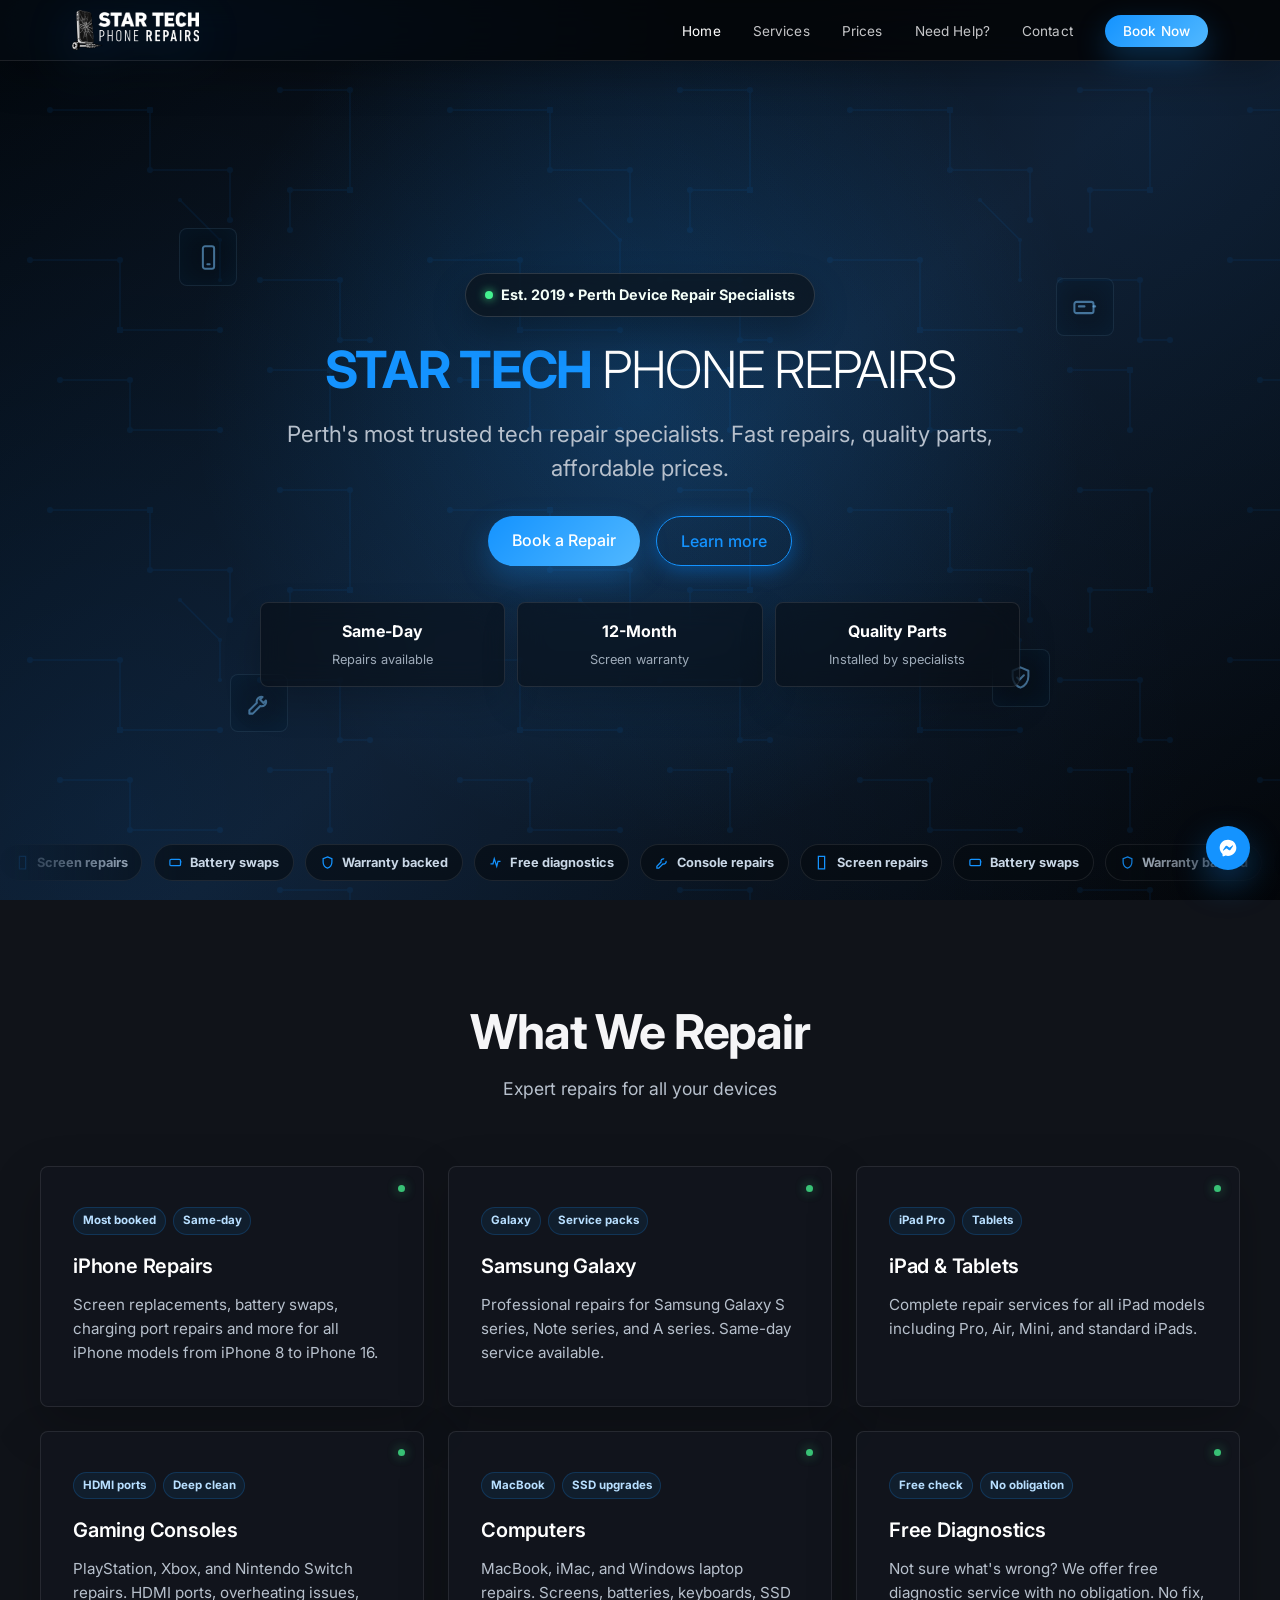
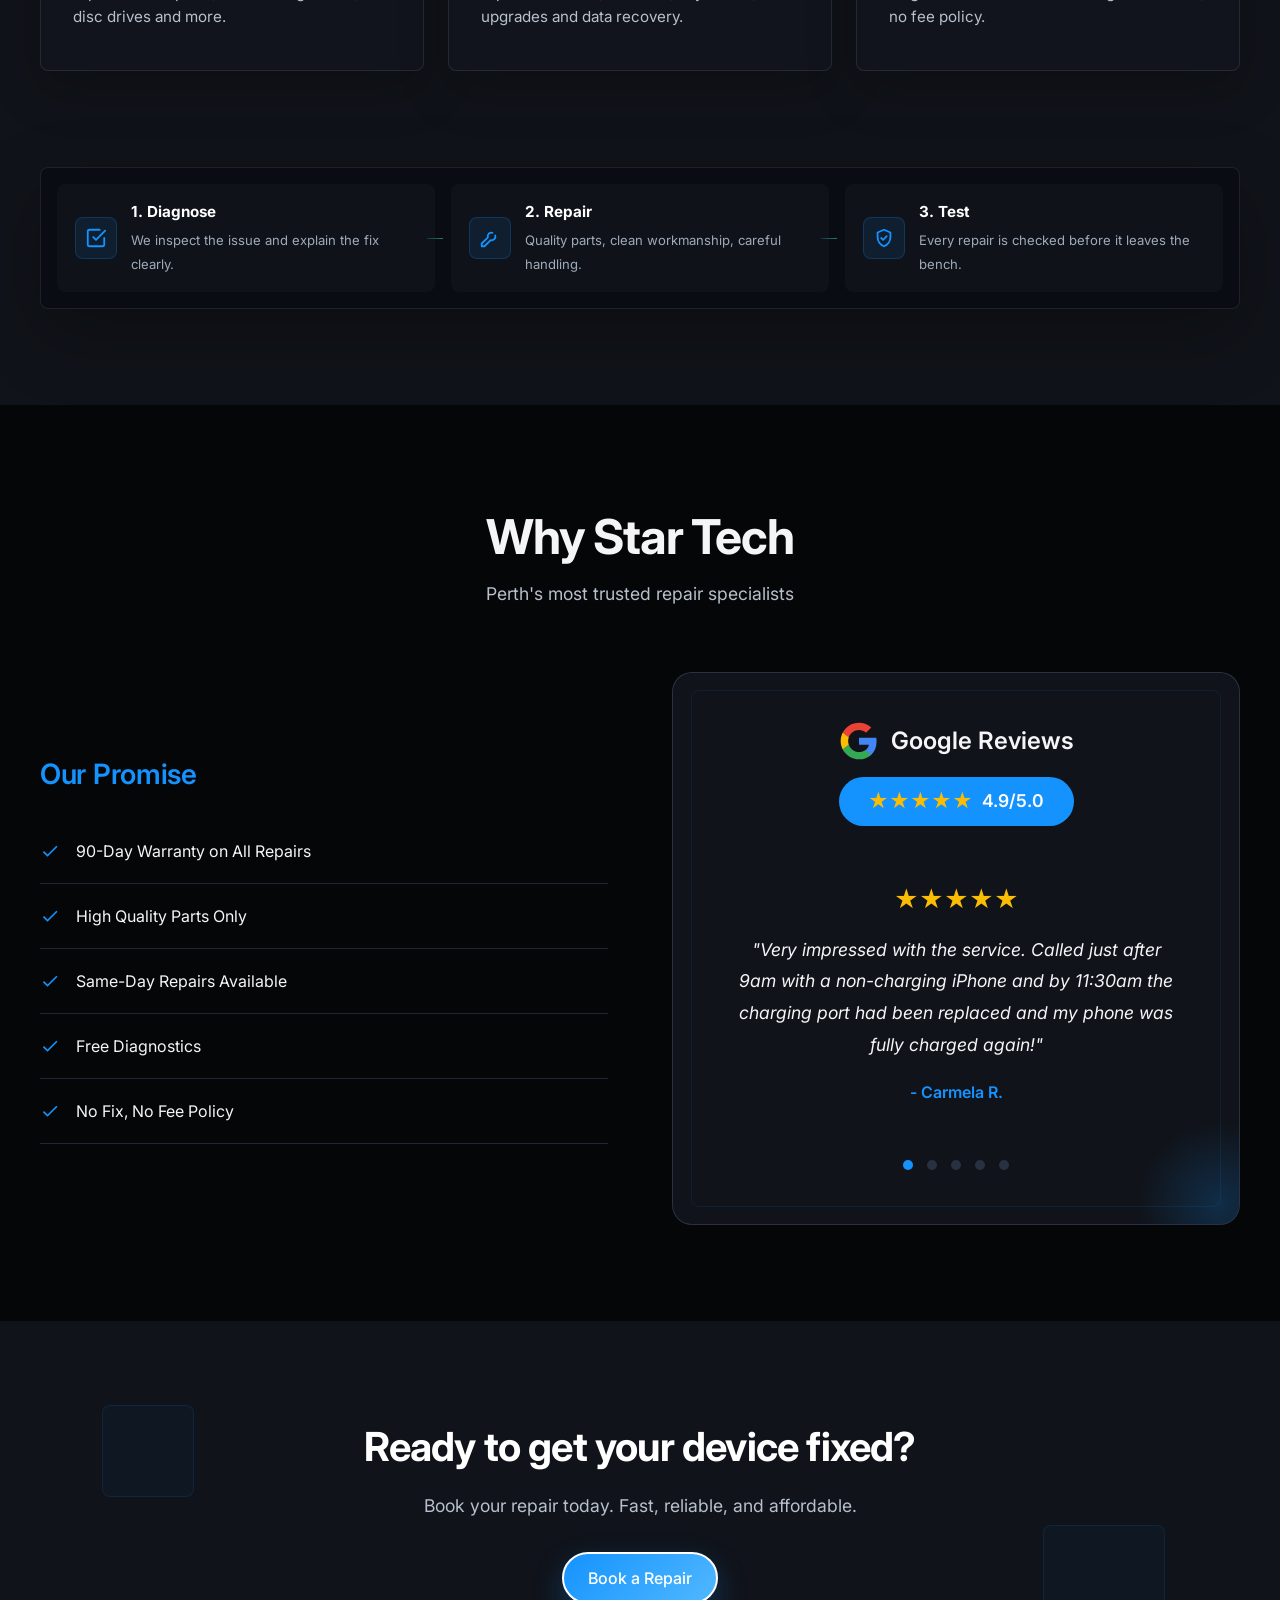
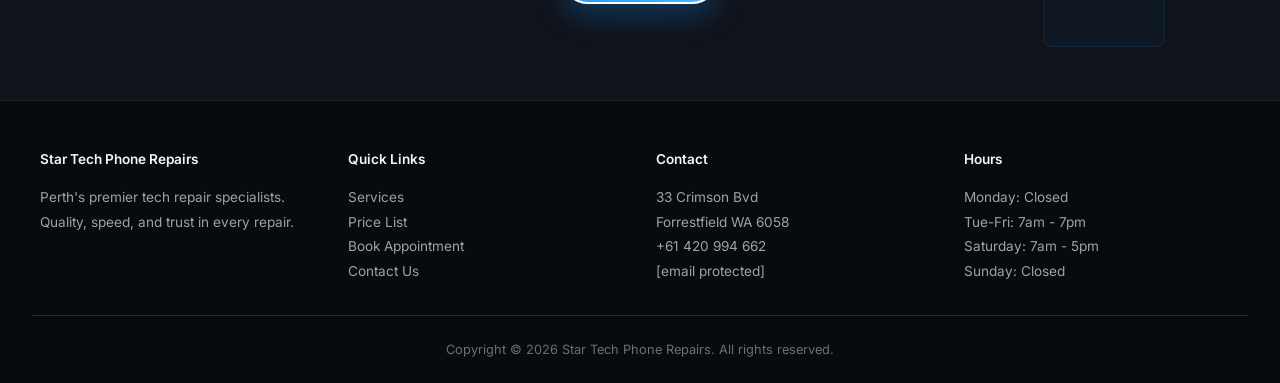
==== commit eea2a75f: "Update index.html" ====
--- a/index.html
+++ b/index.html
@@ -146,526 +146,526 @@
         .footer-bottom { text-align: center; padding-top: 1.5rem; border-top: 1px solid var(--border-color); color: var(--text-muted); font-size: 0.8rem; }
 
         /* Media Queries */
-        @media (max-width: 968px) {
-            .why-grid { grid-template-columns: 1fr; }
-            .nav-links { display: none; }
-            .hamburger { display: flex; }
-            .flow-panel { grid-template-columns: 1fr; }
-            .flow-step:not(:last-child)::after { display: none; }
-        }
+        @media (max-width: 968px) {
+            .why-grid { grid-template-columns: 1fr; }
+            .nav-links { display: none; }
+            .hamburger { display: flex; }
+            .flow-panel { grid-template-columns: 1fr; }
+            .flow-step:not(:last-child)::after { display: none; }
+        }
         @media (max-width: 600px) {
             .cta-buttons { flex-direction: column; align-items: center; }
             .btn { width: 100%; max-width: 280px; text-align: center; }
         }
-    
-        /* Premier polish */
-        :root {
-            --bg-primary: #050608;
-            --bg-secondary: #101319;
-            --bg-tertiary: #080b10;
-            --star-blue: #1493ff;
-            --star-blue-hover: #46adff;
-            --border-color: rgba(148, 190, 255, 0.18);
-            --nav-bg: rgba(5, 7, 11, 0.76);
-            --blue-glow: rgba(20, 147, 255, 0.26);
-            --card-bg: rgba(18, 22, 30, 0.86);
-            --card-text: #ffffff;
-            --card-desc: #b7c0cc;
-            --card-icon: #4db2ff;
-        }
-
-        html { scroll-behavior: smooth; }
-        body {
-            background:
-                radial-gradient(circle at 16% 0%, rgba(20, 147, 255, 0.16), transparent 31rem),
-                radial-gradient(circle at 90% 12%, rgba(105, 190, 255, 0.10), transparent 34rem),
-                var(--bg-primary);
-            line-height: 1.5;
-        }
-
-        nav {
-            background: var(--nav-bg) !important;
-            border-bottom: 1px solid rgba(255,255,255,0.10) !important;
-            box-shadow: 0 12px 40px rgba(0,0,0,0.28);
-        }
-
-        .nav-links a { letter-spacing: 0.01em; }
-        .nav-links a.active { color: #ffffff; }
-        .nav-links a:not(.book-now-btn):hover { color: #ffffff; }
-        .logo img { filter: drop-shadow(0 10px 24px rgba(20,147,255,0.20)); }
-
-        .page-header,
-        .blog-header {
-            background:
-                linear-gradient(180deg, rgba(20,147,255,0.12), rgba(20,147,255,0)),
-                var(--bg-secondary) !important;
-            border-bottom: 1px solid rgba(255,255,255,0.08);
-        }
-
-        .hero-bg {
-            background:
-                radial-gradient(circle at 50% 40%, rgba(20,147,255,0.20), transparent 28rem),
-                linear-gradient(140deg, #030406 0%, #111722 52%, #030406 100%) !important;
-        }
-
-        .hero h1,
-        .page-header h1,
-        .blog-header h1,
-        .section-title {
-            letter-spacing: -0.025em !important;
-        }
-
-        .hero p,
-        .section-subtitle,
-        .page-header p,
-        .blog-header p { color: #b7c0cc !important; }
-
-        .hero-badge {
-            display: inline-flex;
-            align-items: center;
-            gap: 0.55rem;
-            padding: 0.65rem 1.15rem;
-            margin-bottom: 1.4rem;
-            color: #f4fff8;
-            font-size: 0.9rem;
-            font-weight: 700;
-            background: rgba(12, 17, 24, 0.66);
-            border: 1px solid rgba(255, 255, 255, 0.14);
-            border-radius: 999px;
-            box-shadow: 0 14px 34px rgba(0,0,0,0.28);
-            backdrop-filter: blur(16px);
-        }
-
-        .hero-badge::before {
-            content: '';
-            width: 8px;
-            height: 8px;
-            border-radius: 50%;
-            background: #44f28f;
-            box-shadow: 0 0 10px rgba(68,242,143,0.9);
-            animation: statusBlink 1.7s ease-in-out infinite;
-        }
-
-        @keyframes statusBlink {
-            0%, 100% { opacity: 1; transform: scale(1); box-shadow: 0 0 8px rgba(68,242,143,0.85); }
-            45% { opacity: 0.45; transform: scale(0.74); box-shadow: 0 0 3px rgba(68,242,143,0.38); }
-            70% { opacity: 1; transform: scale(1.22); box-shadow: 0 0 18px rgba(68,242,143,0.98); }
-        }
-
-        .hero-orbit {
-            position: absolute;
-            inset: 0;
-            z-index: 2;
-            pointer-events: none;
-            overflow: hidden;
-        }
-
-        .orbit-icon {
-            position: absolute;
-            width: 58px;
-            height: 58px;
-            display: grid;
-            place-items: center;
-            color: rgba(120, 196, 255, 0.54);
-            border: 1px solid rgba(120, 196, 255, 0.12);
-            border-radius: 8px;
-            background: rgba(6, 12, 20, 0.26);
-            box-shadow: inset 0 0 26px rgba(20,147,255,0.06);
-            animation: floatIcon 8s ease-in-out infinite;
-        }
-
-        .orbit-icon svg {
-            width: 27px;
-            height: 27px;
-            stroke: currentColor;
-            fill: none;
-            stroke-width: 1.8;
-            stroke-linecap: round;
-            stroke-linejoin: round;
-        }
-
-        .orbit-icon.phone { top: 20%; left: 14%; animation-delay: -1s; }
-        .orbit-icon.battery { top: 26%; right: 13%; animation-delay: -3.2s; }
-        .orbit-icon.tool { bottom: 20%; left: 18%; animation-delay: -5.1s; }
-        .orbit-icon.shield { bottom: 23%; right: 18%; animation-delay: -2.4s; }
-
-        @keyframes floatIcon {
-            0%, 100% { transform: translate3d(0,0,0) rotate(0deg); opacity: 0.46; }
-            50% { transform: translate3d(0,-18px,0) rotate(4deg); opacity: 0.72; }
-        }
-
-        .hero-stats {
-            display: grid;
-            grid-template-columns: repeat(3, minmax(0, 1fr));
-            gap: 0.75rem;
-            max-width: 760px;
-            margin: 2.25rem auto 0;
-        }
-
-        .hero-stat {
-            padding: 1rem;
-            border: 1px solid rgba(255,255,255,0.10);
-            border-radius: 8px;
-            background: rgba(8, 12, 18, 0.54);
-            box-shadow: 0 16px 36px rgba(0,0,0,0.20);
-            backdrop-filter: blur(14px);
-            animation: statLift 6s ease-in-out infinite;
-        }
-
-        .hero-stat:nth-child(2) { animation-delay: -1.6s; }
-        .hero-stat:nth-child(3) { animation-delay: -3.1s; }
-
-        @keyframes statLift {
-            0%, 100% { transform: translateY(0); border-color: rgba(255,255,255,0.10); }
-            50% { transform: translateY(-5px); border-color: rgba(20,147,255,0.26); }
-        }
-
-        .hero-stat strong {
-            display: block;
-            color: #ffffff;
-            font-size: 1rem;
-            margin-bottom: 0.2rem;
-        }
-
-        .hero-stat span {
-            color: #9eabb9;
-            font-size: 0.8rem;
-        }
-
-        .hero-ticker {
-            position: absolute;
-            left: 0;
-            right: 0;
-            bottom: 1.2rem;
-            z-index: 3;
-            overflow: hidden;
-            mask-image: linear-gradient(90deg, transparent, #000 14%, #000 86%, transparent);
-        }
-
-        .ticker-track {
-            display: flex;
-            width: max-content;
-            gap: 0.7rem;
-            animation: tickerMove 28s linear infinite;
-        }
-
-        .ticker-item {
-            display: inline-flex;
-            align-items: center;
-            gap: 0.45rem;
-            padding: 0.5rem 0.85rem;
-            color: #c9d7e6;
-            font-size: 0.8rem;
-            font-weight: 700;
-            white-space: nowrap;
-            border: 1px solid rgba(255,255,255,0.09);
-            border-radius: 999px;
-            background: rgba(6, 10, 16, 0.60);
-            backdrop-filter: blur(12px);
-        }
-
-        .ticker-item svg {
-            width: 15px;
-            height: 15px;
-            stroke: var(--star-blue);
-            fill: none;
-            stroke-width: 2;
-        }
-
-        @keyframes tickerMove {
-            from { transform: translateX(0); }
-            to { transform: translateX(-50%); }
-        }
-
-        .feature-card {
-            isolation: isolate;
-        }
-
-        .feature-card::before {
-            content: '';
-            position: absolute;
-            inset: 0;
-            z-index: -1;
-            background: radial-gradient(circle at 20% 0%, rgba(20,147,255,0.15), transparent 12rem);
-            opacity: 0;
-            transition: opacity 0.3s ease;
-        }
-
-        .feature-card::after {
-            content: '';
-            position: absolute;
-            top: 1.1rem;
-            right: 1.1rem;
-            width: 7px;
-            height: 7px;
-            border-radius: 50%;
-            background: #44f28f;
-            box-shadow: 0 0 12px rgba(68,242,143,0.7);
-            opacity: 0.78;
-        }
-
-        .feature-card:hover::before { opacity: 1; }
-
-        .feature-icon {
-            display: grid;
-            place-items: center;
-            border-radius: 8px;
-            background: rgba(20,147,255,0.10);
-            border: 1px solid rgba(20,147,255,0.16);
-            box-shadow: inset 0 0 18px rgba(20,147,255,0.08);
-        }
-
-        .feature-icon svg {
-            width: 28px !important;
-            height: 28px !important;
-        }
-
-        .feature-meta {
-            display: flex;
-            flex-wrap: wrap;
-            gap: 0.45rem;
-            margin-bottom: 1rem;
-        }
-
-        .feature-meta span {
-            display: inline-flex;
-            align-items: center;
-            min-height: 24px;
-            padding: 0.25rem 0.55rem;
-            color: #b8dfff;
-            font-size: 0.72rem;
-            font-weight: 700;
-            border: 1px solid rgba(20,147,255,0.20);
-            border-radius: 999px;
-            background: rgba(20,147,255,0.08);
-        }
-
-        .repair-flow {
-            padding: 0 2rem 6rem;
-            background: var(--bg-secondary);
-            position: relative;
-            z-index: 1;
-        }
-
-        .flow-panel {
-            max-width: 1200px;
-            margin: 0 auto;
-            display: grid;
-            grid-template-columns: repeat(3, 1fr);
-            gap: 1rem;
-            padding: 1rem;
-            border: 1px solid rgba(255,255,255,0.09);
-            border-radius: 8px;
-            background: rgba(7, 11, 17, 0.72);
-            box-shadow: 0 24px 70px rgba(0,0,0,0.26);
-        }
-
-        .flow-step {
-            position: relative;
-            display: grid;
-            grid-template-columns: auto 1fr;
-            gap: 0.9rem;
-            align-items: center;
-            padding: 1.1rem;
-            border-radius: 8px;
-            background: rgba(255,255,255,0.025);
-        }
-
-        .flow-step:not(:last-child)::after {
-            content: '';
-            position: absolute;
-            top: 50%;
-            right: -0.5rem;
-            width: 1rem;
-            height: 1px;
-            background: linear-gradient(90deg, rgba(20,147,255,0.25), rgba(68,242,143,0.5));
-        }
-
-        .flow-icon {
-            width: 42px;
-            height: 42px;
-            display: grid;
-            place-items: center;
-            border-radius: 8px;
-            color: var(--star-blue);
-            border: 1px solid rgba(20,147,255,0.22);
-            background: rgba(20,147,255,0.10);
-        }
-
-        .flow-icon svg {
-            width: 22px;
-            height: 22px;
-            stroke: currentColor;
-            fill: none;
-            stroke-width: 2;
-            stroke-linecap: round;
-            stroke-linejoin: round;
-        }
-
-        .flow-step strong {
-            display: block;
-            color: #ffffff;
-            font-size: 0.95rem;
-            margin-bottom: 0.15rem;
-        }
-
-        .flow-step span {
-            color: #9eabb9;
-            font-size: 0.82rem;
-        }
-
-        .why-visual::before {
-            content: '';
-            position: absolute;
-            inset: 1.1rem;
-            border: 1px solid rgba(20,147,255,0.10);
-            border-radius: 8px;
-            pointer-events: none;
-        }
-
-        .why-visual::after {
-            content: '';
-            position: absolute;
-            width: 180px;
-            height: 180px;
-            right: -70px;
-            bottom: -70px;
-            border-radius: 50%;
-            background: radial-gradient(circle, rgba(20,147,255,0.20), transparent 65%);
-            animation: softDrift 7s ease-in-out infinite;
-        }
-
-        @keyframes softDrift {
-            0%, 100% { transform: translate(0, 0); opacity: 0.65; }
-            50% { transform: translate(-20px, -18px); opacity: 1; }
-        }
-
-        .cta-section {
-            overflow: hidden;
-        }
-
-        .cta-section::before,
-        .cta-section::after {
-            content: '';
-            position: absolute;
-            border: 1px solid rgba(20,147,255,0.12);
-            border-radius: 8px;
-            background: rgba(20,147,255,0.035);
-            animation: floatIcon 9s ease-in-out infinite;
-        }
-
-        .cta-section::before {
-            width: 90px;
-            height: 90px;
-            left: 8%;
-            top: 22%;
-        }
-
-        .cta-section::after {
-            width: 120px;
-            height: 120px;
-            right: 9%;
-            bottom: 14%;
-            animation-delay: -3s;
-        }
-
-        .btn,
-        .filter-btn,
-        .device-btn,
-        .model-pick,
-        .date-chip,
-        .time-slot,
-        .device-type-option,
-        .repair-option,
-        .close-pricing {
-            transition: transform 0.22s ease, border-color 0.22s ease, background 0.22s ease, box-shadow 0.22s ease, color 0.22s ease !important;
-        }
-
-        .btn-primary,
-        .book-now-btn,
-        .mobile-menu a.book-now-btn {
-            background: linear-gradient(135deg, var(--star-blue), #51b8ff) !important;
-            box-shadow: 0 12px 30px rgba(20,147,255,0.28) !important;
-        }
-
-        .btn:hover,
-        .device-btn:hover,
-        .model-pick:hover,
-        .date-chip:hover,
-        .time-slot:hover,
-        .filter-btn:hover { transform: translateY(-2px); }
-
-        .feature-card,
-        .service-card,
-        .post-card,
-        .booking-form,
-        .pricing-details,
-        .pricing-cta,
-        .services-cta,
-        .price-note,
-        .device-btn,
-        .info-icon,
-        .map-overlay {
-            background: var(--card-bg) !important;
-            border: 1px solid rgba(255,255,255,0.09) !important;
-            border-radius: 8px !important;
-            box-shadow: 0 18px 50px rgba(0,0,0,0.22);
-        }
-
-        .feature-card:hover,
-        .service-card:hover,
-        .post-card:hover,
-        .device-btn:hover {
-            border-color: rgba(20,147,255,0.42) !important;
-            box-shadow: 0 24px 60px rgba(0,0,0,0.32), 0 0 0 1px rgba(20,147,255,0.10);
-        }
-
-        input,
-        select,
-        textarea,
-        .device-type-option,
-        .repair-option,
-        .model-pick,
-        .date-chip,
-        .time-slot,
-        .filter-btn {
-            background: rgba(5, 8, 13, 0.72) !important;
-            border-color: rgba(255,255,255,0.12) !important;
-        }
-
-        input:focus,
-        select:focus,
-        textarea:focus,
-        .device-type-option.selected,
-        .repair-option.selected,
-        .model-pick.selected,
-        .date-chip.selected,
-        .time-slot.selected,
-        .filter-btn.active,
-        .device-btn.active {
-            border-color: var(--star-blue) !important;
-            box-shadow: 0 0 0 3px rgba(20,147,255,0.14) !important;
-        }
-
-        footer {
-            background: #070a0f !important;
-            border-top: 1px solid rgba(255,255,255,0.09) !important;
-        }
-
-        .messenger-btn {
-            box-shadow: 0 14px 34px rgba(20,147,255,0.34) !important;
-        }
-
-        @media (max-width: 640px) {
-            .nav-container { padding: 0 1.25rem !important; }
-            .page-header, .blog-header { padding-left: 1.25rem !important; padding-right: 1.25rem !important; }
-            .booking-form { padding: 1.5rem !important; }
-            .hero h1 { white-space: normal !important; }
-            .hero-badge { font-size: 0.78rem; }
-            .hero-stats { grid-template-columns: 1fr; max-width: 320px; }
-            .orbit-icon { display: none; }
-            .hero-ticker { display: none; }
-        }
+    
+        /* Premier polish */
+        :root {
+            --bg-primary: #050608;
+            --bg-secondary: #101319;
+            --bg-tertiary: #080b10;
+            --star-blue: #1493ff;
+            --star-blue-hover: #46adff;
+            --border-color: rgba(148, 190, 255, 0.18);
+            --nav-bg: rgba(5, 7, 11, 0.76);
+            --blue-glow: rgba(20, 147, 255, 0.26);
+            --card-bg: rgba(18, 22, 30, 0.86);
+            --card-text: #ffffff;
+            --card-desc: #b7c0cc;
+            --card-icon: #4db2ff;
+        }
+
+        html { scroll-behavior: smooth; }
+        body {
+            background:
+                radial-gradient(circle at 16% 0%, rgba(20, 147, 255, 0.16), transparent 31rem),
+                radial-gradient(circle at 90% 12%, rgba(105, 190, 255, 0.10), transparent 34rem),
+                var(--bg-primary);
+            line-height: 1.5;
+        }
+
+        nav {
+            background: var(--nav-bg) !important;
+            border-bottom: 1px solid rgba(255,255,255,0.10) !important;
+            box-shadow: 0 12px 40px rgba(0,0,0,0.28);
+        }
+
+        .nav-links a { letter-spacing: 0.01em; }
+        .nav-links a.active { color: #ffffff; }
+        .nav-links a:not(.book-now-btn):hover { color: #ffffff; }
+        .logo img { filter: drop-shadow(0 10px 24px rgba(20,147,255,0.20)); }
+
+        .page-header,
+        .blog-header {
+            background:
+                linear-gradient(180deg, rgba(20,147,255,0.12), rgba(20,147,255,0)),
+                var(--bg-secondary) !important;
+            border-bottom: 1px solid rgba(255,255,255,0.08);
+        }
+
+        .hero-bg {
+            background:
+                radial-gradient(circle at 50% 40%, rgba(20,147,255,0.20), transparent 28rem),
+                linear-gradient(140deg, #030406 0%, #111722 52%, #030406 100%) !important;
+        }
+
+        .hero h1,
+        .page-header h1,
+        .blog-header h1,
+        .section-title {
+            letter-spacing: -0.025em !important;
+        }
+
+        .hero p,
+        .section-subtitle,
+        .page-header p,
+        .blog-header p { color: #b7c0cc !important; }
+
+        .hero-badge {
+            display: inline-flex;
+            align-items: center;
+            gap: 0.55rem;
+            padding: 0.65rem 1.15rem;
+            margin-bottom: 1.4rem;
+            color: #f4fff8;
+            font-size: 0.9rem;
+            font-weight: 700;
+            background: rgba(12, 17, 24, 0.66);
+            border: 1px solid rgba(255, 255, 255, 0.14);
+            border-radius: 999px;
+            box-shadow: 0 14px 34px rgba(0,0,0,0.28);
+            backdrop-filter: blur(16px);
+        }
+
+        .hero-badge::before {
+            content: '';
+            width: 8px;
+            height: 8px;
+            border-radius: 50%;
+            background: #44f28f;
+            box-shadow: 0 0 10px rgba(68,242,143,0.9);
+            animation: statusBlink 1.7s ease-in-out infinite;
+        }
+
+        @keyframes statusBlink {
+            0%, 100% { opacity: 1; transform: scale(1); box-shadow: 0 0 8px rgba(68,242,143,0.85); }
+            45% { opacity: 0.45; transform: scale(0.74); box-shadow: 0 0 3px rgba(68,242,143,0.38); }
+            70% { opacity: 1; transform: scale(1.22); box-shadow: 0 0 18px rgba(68,242,143,0.98); }
+        }
+
+        .hero-orbit {
+            position: absolute;
+            inset: 0;
+            z-index: 2;
+            pointer-events: none;
+            overflow: hidden;
+        }
+
+        .orbit-icon {
+            position: absolute;
+            width: 58px;
+            height: 58px;
+            display: grid;
+            place-items: center;
+            color: rgba(120, 196, 255, 0.54);
+            border: 1px solid rgba(120, 196, 255, 0.12);
+            border-radius: 8px;
+            background: rgba(6, 12, 20, 0.26);
+            box-shadow: inset 0 0 26px rgba(20,147,255,0.06);
+            animation: floatIcon 8s ease-in-out infinite;
+        }
+
+        .orbit-icon svg {
+            width: 27px;
+            height: 27px;
+            stroke: currentColor;
+            fill: none;
+            stroke-width: 1.8;
+            stroke-linecap: round;
+            stroke-linejoin: round;
+        }
+
+        .orbit-icon.phone { top: 20%; left: 14%; animation-delay: -1s; }
+        .orbit-icon.battery { top: 26%; right: 13%; animation-delay: -3.2s; }
+        .orbit-icon.tool { bottom: 20%; left: 18%; animation-delay: -5.1s; }
+        .orbit-icon.shield { bottom: 23%; right: 18%; animation-delay: -2.4s; }
+
+        @keyframes floatIcon {
+            0%, 100% { transform: translate3d(0,0,0) rotate(0deg); opacity: 0.46; }
+            50% { transform: translate3d(0,-18px,0) rotate(4deg); opacity: 0.72; }
+        }
+
+        .hero-stats {
+            display: grid;
+            grid-template-columns: repeat(3, minmax(0, 1fr));
+            gap: 0.75rem;
+            max-width: 760px;
+            margin: 2.25rem auto 0;
+        }
+
+        .hero-stat {
+            padding: 1rem;
+            border: 1px solid rgba(255,255,255,0.10);
+            border-radius: 8px;
+            background: rgba(8, 12, 18, 0.54);
+            box-shadow: 0 16px 36px rgba(0,0,0,0.20);
+            backdrop-filter: blur(14px);
+            animation: statLift 6s ease-in-out infinite;
+        }
+
+        .hero-stat:nth-child(2) { animation-delay: -1.6s; }
+        .hero-stat:nth-child(3) { animation-delay: -3.1s; }
+
+        @keyframes statLift {
+            0%, 100% { transform: translateY(0); border-color: rgba(255,255,255,0.10); }
+            50% { transform: translateY(-5px); border-color: rgba(20,147,255,0.26); }
+        }
+
+        .hero-stat strong {
+            display: block;
+            color: #ffffff;
+            font-size: 1rem;
+            margin-bottom: 0.2rem;
+        }
+
+        .hero-stat span {
+            color: #9eabb9;
+            font-size: 0.8rem;
+        }
+
+        .hero-ticker {
+            position: absolute;
+            left: 0;
+            right: 0;
+            bottom: 1.2rem;
+            z-index: 3;
+            overflow: hidden;
+            mask-image: linear-gradient(90deg, transparent, #000 14%, #000 86%, transparent);
+        }
+
+        .ticker-track {
+            display: flex;
+            width: max-content;
+            gap: 0.7rem;
+            animation: tickerMove 28s linear infinite;
+        }
+
+        .ticker-item {
+            display: inline-flex;
+            align-items: center;
+            gap: 0.45rem;
+            padding: 0.5rem 0.85rem;
+            color: #c9d7e6;
+            font-size: 0.8rem;
+            font-weight: 700;
+            white-space: nowrap;
+            border: 1px solid rgba(255,255,255,0.09);
+            border-radius: 999px;
+            background: rgba(6, 10, 16, 0.60);
+            backdrop-filter: blur(12px);
+        }
+
+        .ticker-item svg {
+            width: 15px;
+            height: 15px;
+            stroke: var(--star-blue);
+            fill: none;
+            stroke-width: 2;
+        }
+
+        @keyframes tickerMove {
+            from { transform: translateX(0); }
+            to { transform: translateX(-50%); }
+        }
+
+        .feature-card {
+            isolation: isolate;
+        }
+
+        .feature-card::before {
+            content: '';
+            position: absolute;
+            inset: 0;
+            z-index: -1;
+            background: radial-gradient(circle at 20% 0%, rgba(20,147,255,0.15), transparent 12rem);
+            opacity: 0;
+            transition: opacity 0.3s ease;
+        }
+
+        .feature-card::after {
+            content: '';
+            position: absolute;
+            top: 1.1rem;
+            right: 1.1rem;
+            width: 7px;
+            height: 7px;
+            border-radius: 50%;
+            background: #44f28f;
+            box-shadow: 0 0 12px rgba(68,242,143,0.7);
+            opacity: 0.78;
+        }
+
+        .feature-card:hover::before { opacity: 1; }
+
+        .feature-icon {
+            display: grid;
+            place-items: center;
+            border-radius: 8px;
+            background: rgba(20,147,255,0.10);
+            border: 1px solid rgba(20,147,255,0.16);
+            box-shadow: inset 0 0 18px rgba(20,147,255,0.08);
+        }
+
+        .feature-icon svg {
+            width: 28px !important;
+            height: 28px !important;
+        }
+
+        .feature-meta {
+            display: flex;
+            flex-wrap: wrap;
+            gap: 0.45rem;
+            margin-bottom: 1rem;
+        }
+
+        .feature-meta span {
+            display: inline-flex;
+            align-items: center;
+            min-height: 24px;
+            padding: 0.25rem 0.55rem;
+            color: #b8dfff;
+            font-size: 0.72rem;
+            font-weight: 700;
+            border: 1px solid rgba(20,147,255,0.20);
+            border-radius: 999px;
+            background: rgba(20,147,255,0.08);
+        }
+
+        .repair-flow {
+            padding: 0 2rem 6rem;
+            background: var(--bg-secondary);
+            position: relative;
+            z-index: 1;
+        }
+
+        .flow-panel {
+            max-width: 1200px;
+            margin: 0 auto;
+            display: grid;
+            grid-template-columns: repeat(3, 1fr);
+            gap: 1rem;
+            padding: 1rem;
+            border: 1px solid rgba(255,255,255,0.09);
+            border-radius: 8px;
+            background: rgba(7, 11, 17, 0.72);
+            box-shadow: 0 24px 70px rgba(0,0,0,0.26);
+        }
+
+        .flow-step {
+            position: relative;
+            display: grid;
+            grid-template-columns: auto 1fr;
+            gap: 0.9rem;
+            align-items: center;
+            padding: 1.1rem;
+            border-radius: 8px;
+            background: rgba(255,255,255,0.025);
+        }
+
+        .flow-step:not(:last-child)::after {
+            content: '';
+            position: absolute;
+            top: 50%;
+            right: -0.5rem;
+            width: 1rem;
+            height: 1px;
+            background: linear-gradient(90deg, rgba(20,147,255,0.25), rgba(68,242,143,0.5));
+        }
+
+        .flow-icon {
+            width: 42px;
+            height: 42px;
+            display: grid;
+            place-items: center;
+            border-radius: 8px;
+            color: var(--star-blue);
+            border: 1px solid rgba(20,147,255,0.22);
+            background: rgba(20,147,255,0.10);
+        }
+
+        .flow-icon svg {
+            width: 22px;
+            height: 22px;
+            stroke: currentColor;
+            fill: none;
+            stroke-width: 2;
+            stroke-linecap: round;
+            stroke-linejoin: round;
+        }
+
+        .flow-step strong {
+            display: block;
+            color: #ffffff;
+            font-size: 0.95rem;
+            margin-bottom: 0.15rem;
+        }
+
+        .flow-step span {
+            color: #9eabb9;
+            font-size: 0.82rem;
+        }
+
+        .why-visual::before {
+            content: '';
+            position: absolute;
+            inset: 1.1rem;
+            border: 1px solid rgba(20,147,255,0.10);
+            border-radius: 8px;
+            pointer-events: none;
+        }
+
+        .why-visual::after {
+            content: '';
+            position: absolute;
+            width: 180px;
+            height: 180px;
+            right: -70px;
+            bottom: -70px;
+            border-radius: 50%;
+            background: radial-gradient(circle, rgba(20,147,255,0.20), transparent 65%);
+            animation: softDrift 7s ease-in-out infinite;
+        }
+
+        @keyframes softDrift {
+            0%, 100% { transform: translate(0, 0); opacity: 0.65; }
+            50% { transform: translate(-20px, -18px); opacity: 1; }
+        }
+
+        .cta-section {
+            overflow: hidden;
+        }
+
+        .cta-section::before,
+        .cta-section::after {
+            content: '';
+            position: absolute;
+            border: 1px solid rgba(20,147,255,0.12);
+            border-radius: 8px;
+            background: rgba(20,147,255,0.035);
+            animation: floatIcon 9s ease-in-out infinite;
+        }
+
+        .cta-section::before {
+            width: 90px;
+            height: 90px;
+            left: 8%;
+            top: 22%;
+        }
+
+        .cta-section::after {
+            width: 120px;
+            height: 120px;
+            right: 9%;
+            bottom: 14%;
+            animation-delay: -3s;
+        }
+
+        .btn,
+        .filter-btn,
+        .device-btn,
+        .model-pick,
+        .date-chip,
+        .time-slot,
+        .device-type-option,
+        .repair-option,
+        .close-pricing {
+            transition: transform 0.22s ease, border-color 0.22s ease, background 0.22s ease, box-shadow 0.22s ease, color 0.22s ease !important;
+        }
+
+        .btn-primary,
+        .book-now-btn,
+        .mobile-menu a.book-now-btn {
+            background: linear-gradient(135deg, var(--star-blue), #51b8ff) !important;
+            box-shadow: 0 12px 30px rgba(20,147,255,0.28) !important;
+        }
+
+        .btn:hover,
+        .device-btn:hover,
+        .model-pick:hover,
+        .date-chip:hover,
+        .time-slot:hover,
+        .filter-btn:hover { transform: translateY(-2px); }
+
+        .feature-card,
+        .service-card,
+        .post-card,
+        .booking-form,
+        .pricing-details,
+        .pricing-cta,
+        .services-cta,
+        .price-note,
+        .device-btn,
+        .info-icon,
+        .map-overlay {
+            background: var(--card-bg) !important;
+            border: 1px solid rgba(255,255,255,0.09) !important;
+            border-radius: 8px !important;
+            box-shadow: 0 18px 50px rgba(0,0,0,0.22);
+        }
+
+        .feature-card:hover,
+        .service-card:hover,
+        .post-card:hover,
+        .device-btn:hover {
+            border-color: rgba(20,147,255,0.42) !important;
+            box-shadow: 0 24px 60px rgba(0,0,0,0.32), 0 0 0 1px rgba(20,147,255,0.10);
+        }
+
+        input,
+        select,
+        textarea,
+        .device-type-option,
+        .repair-option,
+        .model-pick,
+        .date-chip,
+        .time-slot,
+        .filter-btn {
+            background: rgba(5, 8, 13, 0.72) !important;
+            border-color: rgba(255,255,255,0.12) !important;
+        }
+
+        input:focus,
+        select:focus,
+        textarea:focus,
+        .device-type-option.selected,
+        .repair-option.selected,
+        .model-pick.selected,
+        .date-chip.selected,
+        .time-slot.selected,
+        .filter-btn.active,
+        .device-btn.active {
+            border-color: var(--star-blue) !important;
+            box-shadow: 0 0 0 3px rgba(20,147,255,0.14) !important;
+        }
+
+        footer {
+            background: #070a0f !important;
+            border-top: 1px solid rgba(255,255,255,0.09) !important;
+        }
+
+        .messenger-btn {
+            box-shadow: 0 14px 34px rgba(20,147,255,0.34) !important;
+        }
+
+        @media (max-width: 640px) {
+            .nav-container { padding: 0 1.25rem !important; }
+            .page-header, .blog-header { padding-left: 1.25rem !important; padding-right: 1.25rem !important; }
+            .booking-form { padding: 1.5rem !important; }
+            .hero h1 { white-space: normal !important; }
+            .hero-badge { font-size: 0.78rem; }
+            .hero-stats { grid-template-columns: 1fr; max-width: 320px; }
+            .orbit-icon { display: none; }
+            .hero-ticker { display: none; }
+        }
     </style>
 </head>
 <body>
@@ -699,108 +699,105 @@
         <a href="book.html" class="book-now-btn">Book Now</a>
     </div>
 
-    <section class="hero">
-        <div class="hero-bg"></div>
-        <div class="hero-circuit"></div>
-        <div class="hero-orbit" aria-hidden="true">
-            <span class="orbit-icon phone"><svg viewBox="0 0 24 24"><rect x="7" y="2" width="10" height="20" rx="2"></rect><path d="M11 18h2"></path></svg></span>
-            <span class="orbit-icon battery"><svg viewBox="0 0 24 24"><rect x="3" y="7" width="17" height="10" rx="2"></rect><path d="M20 11h1.5"></path><path d="M7 11h5"></path></svg></span>
-            <span class="orbit-icon tool"><svg viewBox="0 0 24 24"><path d="M14.7 6.3a4 4 0 0 0-5 5L3 18v3h3l6.7-6.7a4 4 0 0 0 5-5l-2.2 2.2-3-3 2.2-2.2z"></path></svg></span>
-            <span class="orbit-icon shield"><svg viewBox="0 0 24 24"><path d="M12 3l7 3v5c0 4.6-2.9 8.7-7 10-4.1-1.3-7-5.4-7-10V6l7-3z"></path><path d="M9 12l2 2 4-4"></path></svg></span>
-        </div>
-        <div class="hero-content">
-            <div class="hero-badge">Est. 2019 • Perth Device Repair Specialists</div>
-            <h1><span class="bold">Star Tech</span> <span class="thin">Phone Repairs</span></h1>
-            <p>Perth's most trusted tech repair specialists. Fast repairs, quality parts,<br class="desktop-break"> affordable prices.</p>
-            <div class="cta-buttons">
-                <a href="book.html" class="btn btn-primary">Book a Repair</a>
-                <a href="services.html" class="btn btn-secondary">Learn more</a>
-            </div>
-            <div class="hero-stats" aria-label="Star Tech repair highlights">
-                <div class="hero-stat"><strong>Same-Day</strong><span>Repairs available</span></div>
-                <div class="hero-stat"><strong>12-Month</strong><span>Screen warranty</span></div>
-                <div class="hero-stat"><strong>Quality Parts</strong><span>Installed by specialists</span></div>
-            </div>
-        </div>
-        <div class="hero-ticker" aria-hidden="true">
-            <div class="ticker-track">
-                <span class="ticker-item"><svg viewBox="0 0 24 24"><path d="M7 2h10v20H7z"></path></svg>Screen repairs</span>
-                <span class="ticker-item"><svg viewBox="0 0 24 24"><rect x="3" y="7" width="17" height="10" rx="2"></rect><path d="M20 11h1.5"></path></svg>Battery swaps</span>
-                <span class="ticker-item"><svg viewBox="0 0 24 24"><path d="M12 3l7 3v5c0 4.6-2.9 8.7-7 10-4.1-1.3-7-5.4-7-10V6l7-3z"></path></svg>Warranty backed</span>
-                <span class="ticker-item"><svg viewBox="0 0 24 24"><path d="M4 14h4l2-8 4 12 2-8h4"></path></svg>Free diagnostics</span>
-                <span class="ticker-item"><svg viewBox="0 0 24 24"><path d="M14.7 6.3a4 4 0 0 0-5 5L3 18v3h3l6.7-6.7a4 4 0 0 0 5-5"></path></svg>Console repairs</span>
-                <span class="ticker-item"><svg viewBox="0 0 24 24"><path d="M7 2h10v20H7z"></path></svg>Screen repairs</span>
-                <span class="ticker-item"><svg viewBox="0 0 24 24"><rect x="3" y="7" width="17" height="10" rx="2"></rect><path d="M20 11h1.5"></path></svg>Battery swaps</span>
-                <span class="ticker-item"><svg viewBox="0 0 24 24"><path d="M12 3l7 3v5c0 4.6-2.9 8.7-7 10-4.1-1.3-7-5.4-7-10V6l7-3z"></path></svg>Warranty backed</span>
-                <span class="ticker-item"><svg viewBox="0 0 24 24"><path d="M4 14h4l2-8 4 12 2-8h4"></path></svg>Free diagnostics</span>
-                <span class="ticker-item"><svg viewBox="0 0 24 24"><path d="M14.7 6.3a4 4 0 0 0-5 5L3 18v3h3l6.7-6.7a4 4 0 0 0 5-5"></path></svg>Console repairs</span>
-            </div>
-        </div>
-    </section>
-
-    <section class="features">
-        <div class="container">
-            <h2 class="section-title">What We Repair</h2>
-            <p class="section-subtitle">Expert repairs for all your devices</p>
+    <section class="hero">
+        <div class="hero-bg"></div>
+        <div class="hero-circuit"></div>
+        <div class="hero-orbit" aria-hidden="true">
+            <span class="orbit-icon phone"><svg viewBox="0 0 24 24"><rect x="7" y="2" width="10" height="20" rx="2"></rect><path d="M11 18h2"></path></svg></span>
+            <span class="orbit-icon battery"><svg viewBox="0 0 24 24"><rect x="3" y="7" width="17" height="10" rx="2"></rect><path d="M20 11h1.5"></path><path d="M7 11h5"></path></svg></span>
+            <span class="orbit-icon tool"><svg viewBox="0 0 24 24"><path d="M14.7 6.3a4 4 0 0 0-5 5L3 18v3h3l6.7-6.7a4 4 0 0 0 5-5l-2.2 2.2-3-3 2.2-2.2z"></path></svg></span>
+            <span class="orbit-icon shield"><svg viewBox="0 0 24 24"><path d="M12 3l7 3v5c0 4.6-2.9 8.7-7 10-4.1-1.3-7-5.4-7-10V6l7-3z"></path><path d="M9 12l2 2 4-4"></path></svg></span>
+        </div>
+        <div class="hero-content">
+            <div class="hero-badge">Est. 2019 • Perth Device Repair Specialists</div>
+            <h1><span class="bold">Star Tech</span> <span class="thin">Phone Repairs</span></h1>
+            <p>Perth's most trusted tech repair specialists. Fast repairs, quality parts,<br class="desktop-break"> affordable prices.</p>
+            <div class="cta-buttons">
+                <a href="book.html" class="btn btn-primary">Book a Repair</a>
+                <a href="services.html" class="btn btn-secondary">Learn more</a>
+            </div>
+            <div class="hero-stats" aria-label="Star Tech repair highlights">
+                <div class="hero-stat"><strong>Same-Day</strong><span>Repairs available</span></div>
+                <div class="hero-stat"><strong>12-Month</strong><span>Screen warranty</span></div>
+                <div class="hero-stat"><strong>Quality Parts</strong><span>Installed by specialists</span></div>
+            </div>
+        </div>
+        <div class="hero-ticker" aria-hidden="true">
+            <div class="ticker-track">
+                <span class="ticker-item"><svg viewBox="0 0 24 24"><path d="M7 2h10v20H7z"></path></svg>Screen repairs</span>
+                <span class="ticker-item"><svg viewBox="0 0 24 24"><rect x="3" y="7" width="17" height="10" rx="2"></rect><path d="M20 11h1.5"></path></svg>Battery swaps</span>
+                <span class="ticker-item"><svg viewBox="0 0 24 24"><path d="M12 3l7 3v5c0 4.6-2.9 8.7-7 10-4.1-1.3-7-5.4-7-10V6l7-3z"></path></svg>Warranty backed</span>
+                <span class="ticker-item"><svg viewBox="0 0 24 24"><path d="M4 14h4l2-8 4 12 2-8h4"></path></svg>Free diagnostics</span>
+                <span class="ticker-item"><svg viewBox="0 0 24 24"><path d="M14.7 6.3a4 4 0 0 0-5 5L3 18v3h3l6.7-6.7a4 4 0 0 0 5-5"></path></svg>Console repairs</span>
+                <span class="ticker-item"><svg viewBox="0 0 24 24"><path d="M7 2h10v20H7z"></path></svg>Screen repairs</span>
+                <span class="ticker-item"><svg viewBox="0 0 24 24"><rect x="3" y="7" width="17" height="10" rx="2"></rect><path d="M20 11h1.5"></path></svg>Battery swaps</span>
+                <span class="ticker-item"><svg viewBox="0 0 24 24"><path d="M12 3l7 3v5c0 4.6-2.9 8.7-7 10-4.1-1.3-7-5.4-7-10V6l7-3z"></path></svg>Warranty backed</span>
+                <span class="ticker-item"><svg viewBox="0 0 24 24"><path d="M4 14h4l2-8 4 12 2-8h4"></path></svg>Free diagnostics</span>
+                <span class="ticker-item"><svg viewBox="0 0 24 24"><path d="M14.7 6.3a4 4 0 0 0-5 5L3 18v3h3l6.7-6.7a4 4 0 0 0 5-5"></path></svg>Console repairs</span>
+            </div>
+        </div>
+    </section>
+
+    <section class="features">
+        <div class="container">
+            <h2 class="section-title">What We Repair</h2>
+            <p class="section-subtitle">Expert repairs for all your devices</p>
             <div class="features-grid">
-                <div class="feature-card">
-                    <div class="feature-icon"><svg viewBox="0 0 24 24"><path d="M17 1.01L7 1c-1.1 0-2 .9-2 2v18c0 1.1.9 2 2 2h10c1.1 0 2-.9 2-2V3c0-1.1-.9-1.99-2-1.99zM17 19H7V5h10v14z"/></svg></div>
-                    <div class="feature-meta"><span>Most booked</span><span>Same-day</span></div>
-                    <h3>iPhone Repairs</h3>
-                    <p>Screen replacements, battery swaps, charging port repairs and more for all iPhone models from iPhone 8 to iPhone 16.</p>
-                </div>
-                <div class="feature-card">
-                    <div class="feature-icon"><svg viewBox="0 0 24 24"><path d="M17 1.01L7 1c-1.1 0-2 .9-2 2v18c0 1.1.9 2 2 2h10c1.1 0 2-.9 2-2V3c0-1.1-.9-1.99-2-1.99zM17 19H7V5h10v14z"/></svg></div>
-                    <div class="feature-meta"><span>Galaxy</span><span>Service packs</span></div>
-                    <h3>Samsung Galaxy</h3>
-                    <p>Professional repairs for Samsung Galaxy S series, Note series, and A series. Same-day service available.</p>
-                </div>
-                <div class="feature-card">
-                    <div class="feature-icon"><svg viewBox="0 0 24 24"><path d="M21 4H3c-1.1 0-2 .9-2 2v12c0 1.1.9 2 2 2h18c1.1 0 2-.9 2-2V6c0-1.1-.9-2-2-2zm0 14H3V6h18v12z"/></svg></div>
-                    <div class="feature-meta"><span>iPad Pro</span><span>Tablets</span></div>
-                    <h3>iPad & Tablets</h3>
-                    <p>Complete repair services for all iPad models including Pro, Air, Mini, and standard iPads.</p>
-                </div>
-                <div class="feature-card">
-                    <div class="feature-icon"><svg viewBox="0 0 24 24"><path d="M21.58 16.09l-1.09-7.66C20.21 6.46 18.52 5 16.53 5H7.47C5.48 5 3.79 6.46 3.51 8.43l-1.09 7.66C2.2 17.63 3.39 19 4.94 19h.68c.67 0 1.31-.33 1.71-.88L9 16h6l1.67 2.12c.4.55 1.04.88 1.71.88h.68c1.55 0 2.74-1.37 2.52-2.91z"/></svg></div>
-                    <div class="feature-meta"><span>HDMI ports</span><span>Deep clean</span></div>
-                    <h3>Gaming Consoles</h3>
-                    <p>PlayStation, Xbox, and Nintendo Switch repairs. HDMI ports, overheating issues, disc drives and more.</p>
-                </div>
-                <div class="feature-card">
-                    <div class="feature-icon"><svg viewBox="0 0 24 24"><path d="M20 18c1.1 0 1.99-.9 1.99-2L22 6c0-1.1-.9-2-2-2H4c-1.1 0-2 .9-2 2v10c0 1.1.9 2 2 2H0v2h24v-2h-4zM4 6h16v10H4V6z"/></svg></div>
-                    <div class="feature-meta"><span>MacBook</span><span>SSD upgrades</span></div>
-                    <h3>Computers</h3>
-                    <p>MacBook, iMac, and Windows laptop repairs. Screens, batteries, keyboards, SSD upgrades and data recovery.</p>
-                </div>
-                <div class="feature-card">
-                    <div class="feature-icon"><svg viewBox="0 0 24 24"><path d="M19.44 12.99l-.01.02c.04-.33.08-.67.08-1.01 0-.34-.03-.66-.07-.99l.01.02 2.44-1.92-2.43-4.22-2.87 1.16.01.01c-.52-.4-1.09-.74-1.71-1h.01L14.44 2H9.57L9.13 5.07h.01c-.62.26-1.19.6-1.71 1h.01L4.56 4.89 2.12 9.11l2.44 1.92.01-.02c-.04.33-.07.65-.07.99 0 .34.03.68.08 1.01l-.01-.02-2.44 1.92 2.43 4.22 2.87-1.16-.01-.01c.52.4 1.09.74 1.71 1h-.01L9.56 22h4.88l.44-3.07h-.01c.62-.26 1.19-.6 1.71-1h-.01l2.88 1.16 2.43-4.22-2.44-1.88zM12 15.5c-1.93 0-3.5-1.57-3.5-3.5s1.57-3.5 3.5-3.5 3.5 1.57 3.5 3.5-1.57 3.5-3.5 3.5z"/></svg></div>
-                    <div class="feature-meta"><span>Free check</span><span>No obligation</span></div>
-                    <h3>Free Diagnostics</h3>
-                    <p>Not sure what's wrong? We offer free diagnostic service with no obligation. No fix, no fee policy.</p>
-                </div>
-            </div>
-        </div>
-    </section>
-
-    <section class="repair-flow" aria-label="Repair process">
-        <div class="flow-panel">
-            <div class="flow-step">
-                <div class="flow-icon"><svg viewBox="0 0 24 24"><path d="M9 11l3 3L22 4"></path><path d="M21 12v7a2 2 0 0 1-2 2H5a2 2 0 0 1-2-2V5a2 2 0 0 1 2-2h11"></path></svg></div>
-                <div><strong>1. Diagnose</strong><span>We inspect the issue and explain the fix clearly.</span></div>
-            </div>
-            <div class="flow-step">
-                <div class="flow-icon"><svg viewBox="0 0 24 24"><path d="M14.7 6.3a4 4 0 0 0-5 5L3 18v3h3l6.7-6.7a4 4 0 0 0 5-5"></path></svg></div>
-                <div><strong>2. Repair</strong><span>Quality parts, clean workmanship, careful handling.</span></div>
-            </div>
-            <div class="flow-step">
-                <div class="flow-icon"><svg viewBox="0 0 24 24"><path d="M12 3l7 3v5c0 4.6-2.9 8.7-7 10-4.1-1.3-7-5.4-7-10V6l7-3z"></path><path d="M9 12l2 2 4-4"></path></svg></div>
-                <div><strong>3. Test</strong><span>Every repair is checked before it leaves the bench.</span></div>
-            </div>
-        </div>
-    </section>
-
-    <section class="why-choose">
+                <div class="feature-card">
+                    
+                    <div class="feature-meta"><span>Most booked</span><span>Same-day</span></div>
+                    <h3>iPhone Repairs</h3>
+                    <p>Screen replacements, battery swaps, charging port repairs and more for all iPhone models from iPhone 8 to iPhone 16.</p>
+                </div>
+                <div class="feature-card">
+                   
+                    <div class="feature-meta"><span>Galaxy</span><span>Service packs</span></div>
+                    <h3>Samsung Galaxy</h3>
+                    <p>Professional repairs for Samsung Galaxy S series, Note series, and A series. Same-day service available.</p>
+                </div>
+                <div class="feature-card">
+                    
+                    <div class="feature-meta"><span>iPad Pro</span><span>Tablets</span></div>
+                    <h3>iPad & Tablets</h3>
+                    <p>Complete repair services for all iPad models including Pro, Air, Mini, and standard iPads.</p>
+                </div>
+                <div class="feature-card">
+                    <div class="feature-meta"><span>HDMI ports</span><span>Deep clean</span></div>
+                    <h3>Gaming Consoles</h3>
+                    <p>PlayStation, Xbox, and Nintendo Switch repairs. HDMI ports, overheating issues, disc drives and more.</p>
+                </div>
+                <div class="feature-card">
+                    <div class="feature-meta"><span>MacBook</span><span>SSD upgrades</span></div>
+                    <h3>Computers</h3>
+                    <p>MacBook, iMac, and Windows laptop repairs. Screens, batteries, keyboards, SSD upgrades and data recovery.</p>
+                </div>
+                <div class="feature-card">
+                    <div class="feature-meta"><span>Free check</span><span>No obligation</span></div>
+                    <h3>Free Diagnostics</h3>
+                    <p>Not sure what's wrong? We offer free diagnostic service with no obligation. No fix, no fee policy.</p>
+                </div>
+            </div>
+        </div>
+    </section>
+
+    <section class="repair-flow" aria-label="Repair process">
+        <div class="flow-panel">
+            <div class="flow-step">
+                <div class="flow-icon"><svg viewBox="0 0 24 24"><path d="M9 11l3 3L22 4"></path><path d="M21 12v7a2 2 0 0 1-2 2H5a2 2 0 0 1-2-2V5a2 2 0 0 1 2-2h11"></path></svg></div>
+                <div><strong>1. Diagnose</strong><span>We inspect the issue and explain the fix clearly.</span></div>
+            </div>
+            <div class="flow-step">
+                <div class="flow-icon"><svg viewBox="0 0 24 24"><path d="M14.7 6.3a4 4 0 0 0-5 5L3 18v3h3l6.7-6.7a4 4 0 0 0 5-5"></path></svg></div>
+                <div><strong>2. Repair</strong><span>Quality parts, clean workmanship, careful handling.</span></div>
+            </div>
+            <div class="flow-step">
+                <div class="flow-icon"><svg viewBox="0 0 24 24"><path d="M12 3l7 3v5c0 4.6-2.9 8.7-7 10-4.1-1.3-7-5.4-7-10V6l7-3z"></path><path d="M9 12l2 2 4-4"></path></svg></div>
+                <div><strong>3. Test</strong><span>Every repair is checked before it leaves the bench.</span></div>
+            </div>
+        </div>
+    </section>
+
+    <section class="why-choose">
         <div class="container">
             <h2 class="section-title">Why Star Tech</h2>
             <p class="section-subtitle">Perth's most trusted repair specialists</p>
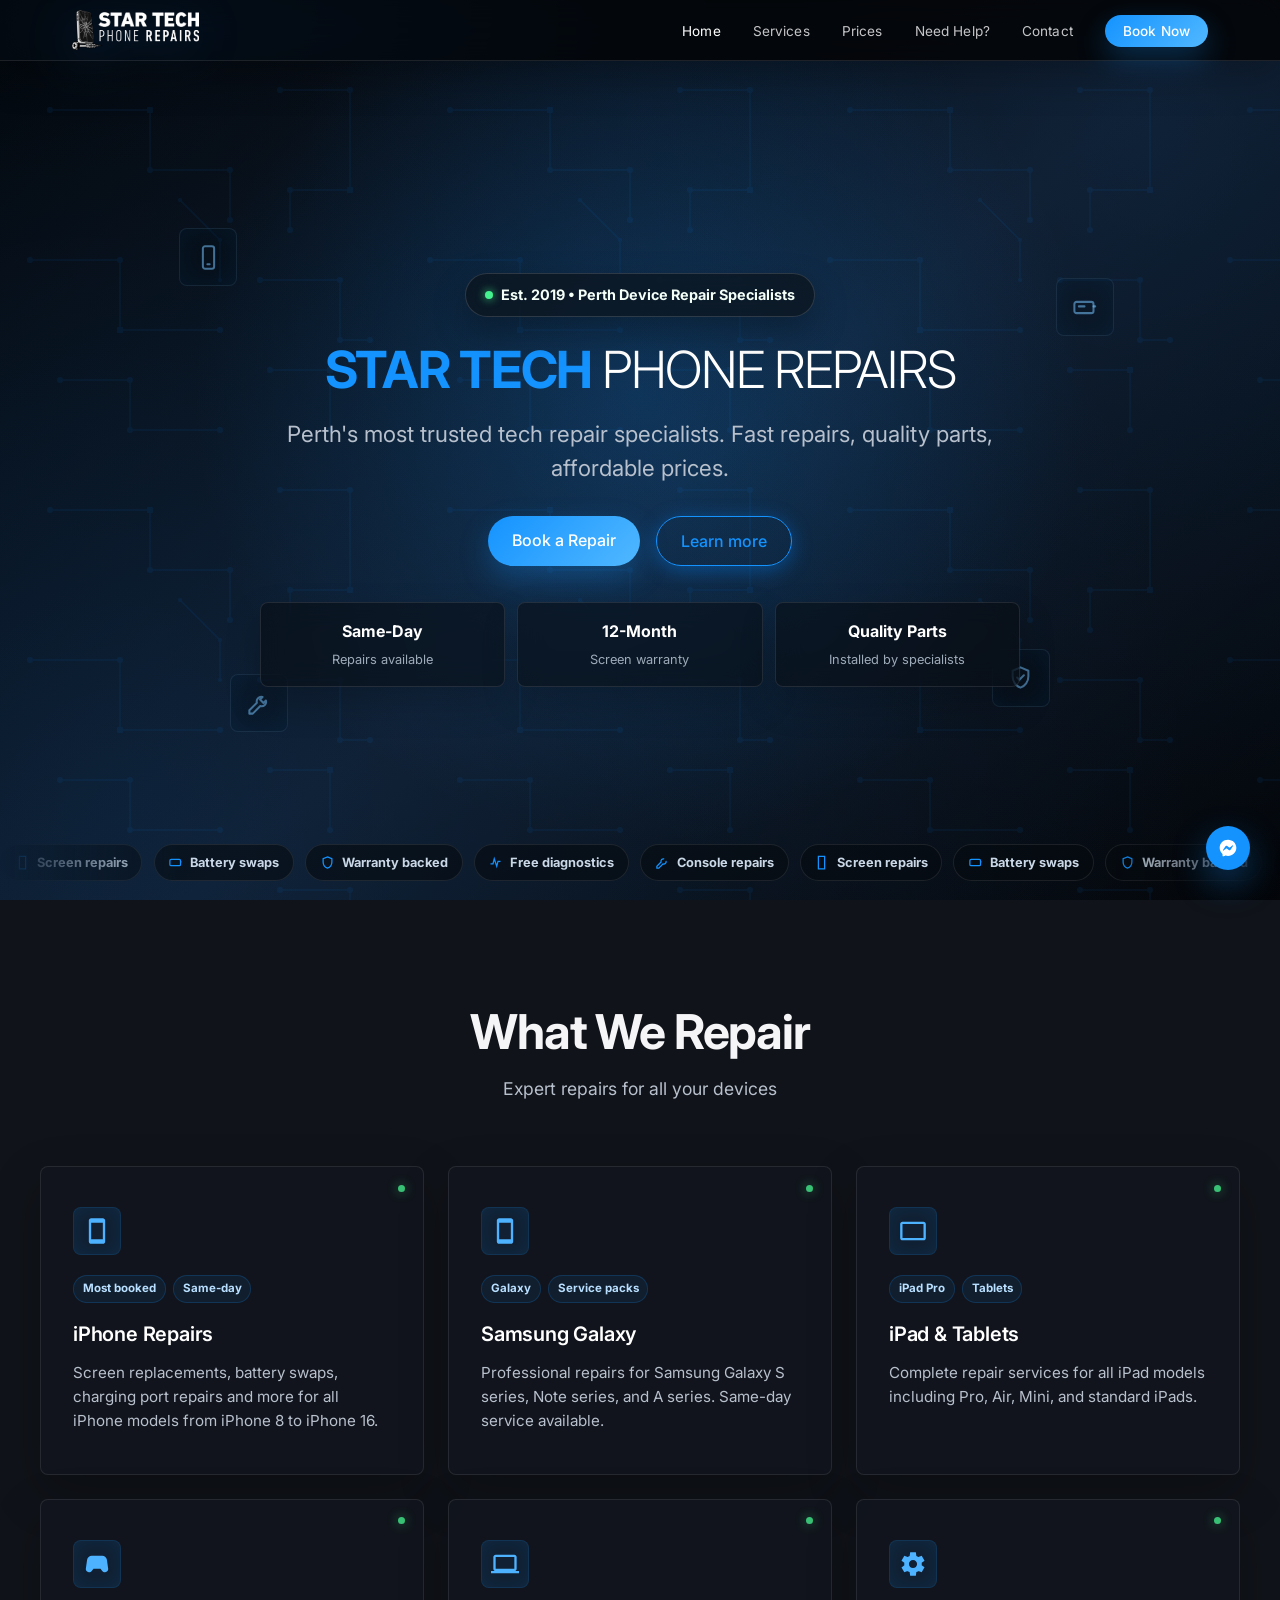
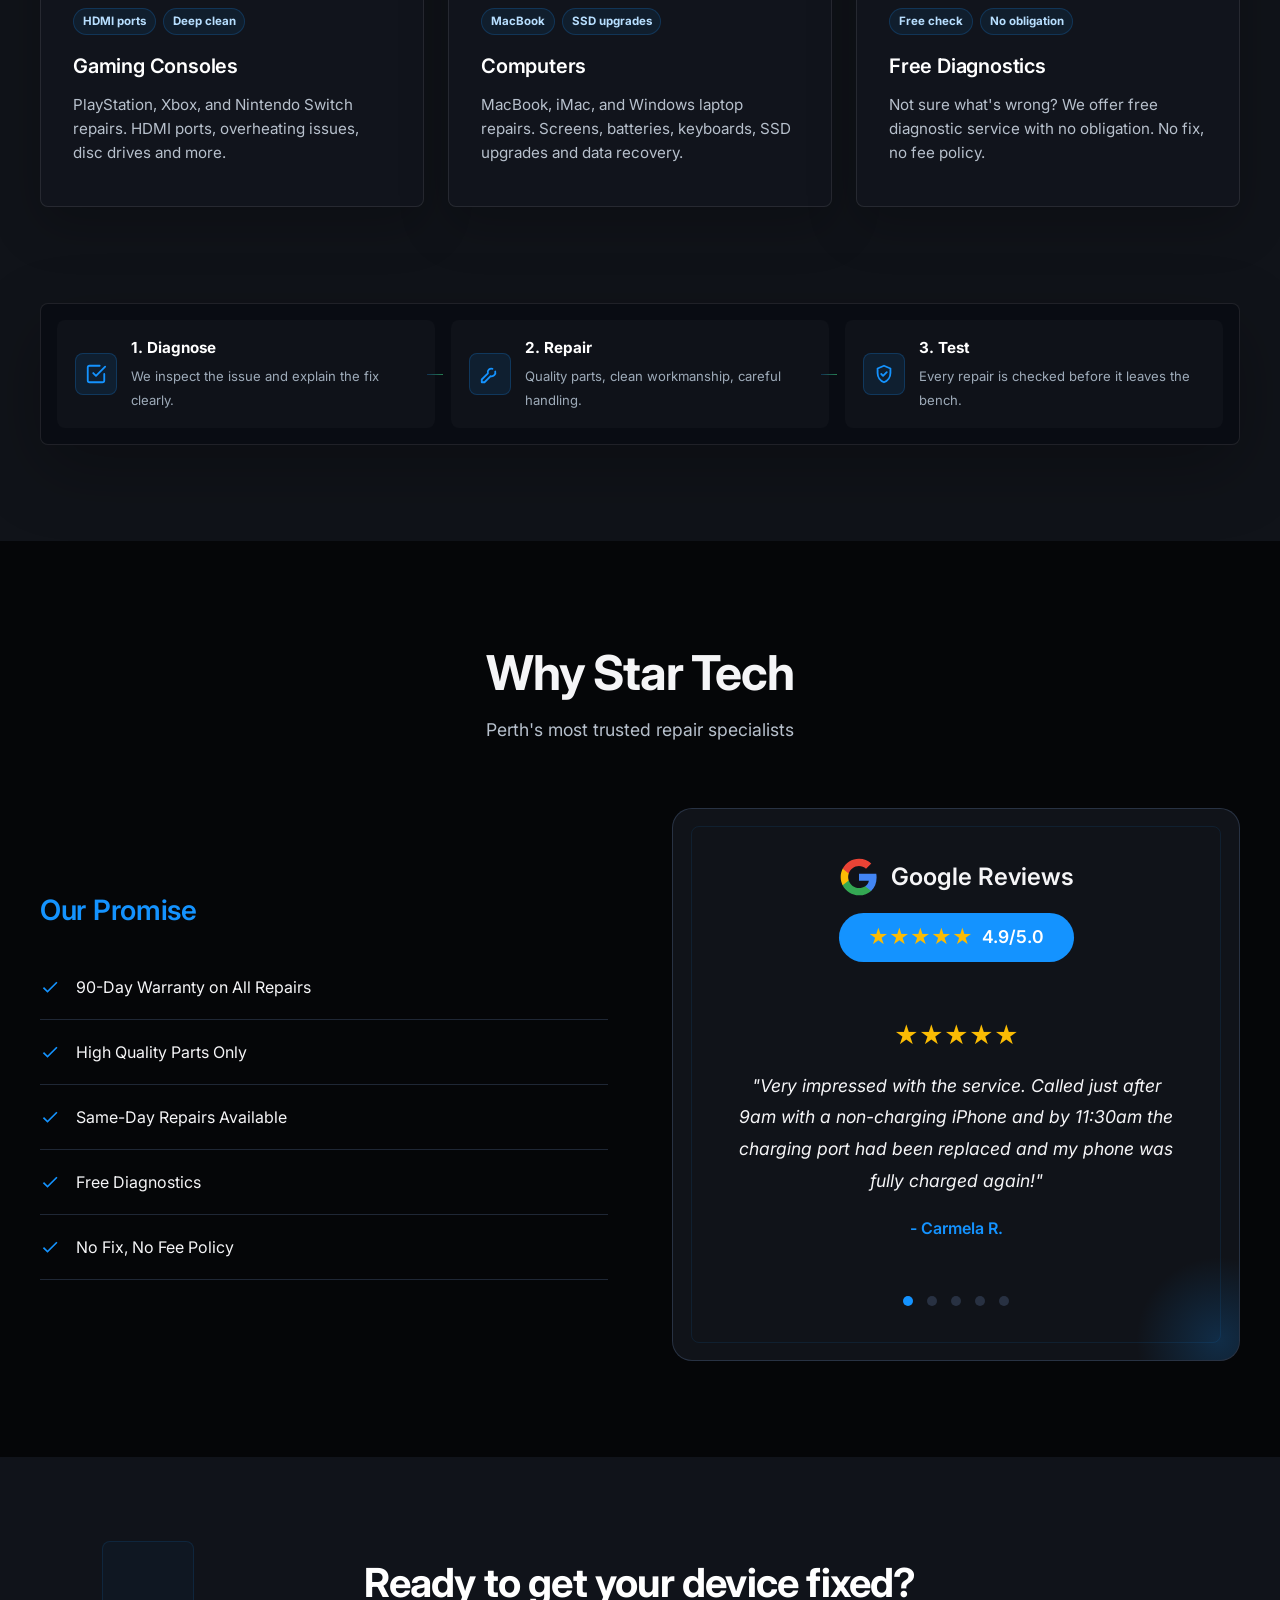
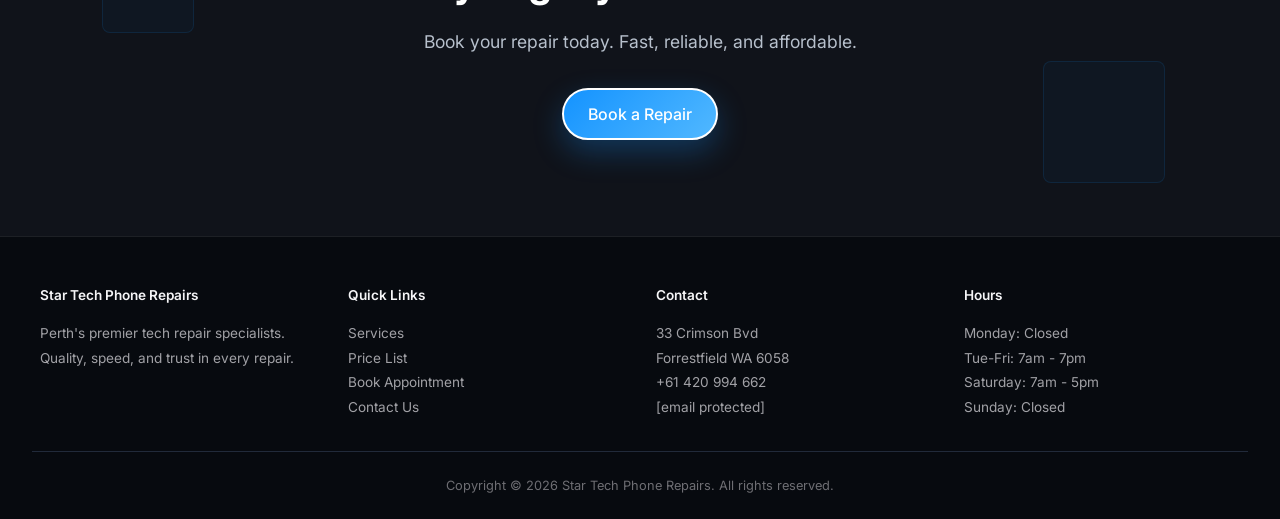
==== commit 03431d29: "Update index.html" ====
--- a/index.html
+++ b/index.html
@@ -1,4 +1,4 @@
-﻿<!DOCTYPE html>
+<!DOCTYPE html>
 <html lang="en">
 <head>
     <meta charset="UTF-8">
@@ -744,34 +744,37 @@
             <p class="section-subtitle">Expert repairs for all your devices</p>
             <div class="features-grid">
                 <div class="feature-card">
-                    
+                    <div class="feature-icon"><svg viewBox="0 0 24 24"><path d="M17 1.01L7 1c-1.1 0-2 .9-2 2v18c0 1.1.9 2 2 2h10c1.1 0 2-.9 2-2V3c0-1.1-.9-1.99-2-1.99zM17 19H7V5h10v14z"/></svg></div>
                     <div class="feature-meta"><span>Most booked</span><span>Same-day</span></div>
                     <h3>iPhone Repairs</h3>
                     <p>Screen replacements, battery swaps, charging port repairs and more for all iPhone models from iPhone 8 to iPhone 16.</p>
                 </div>
                 <div class="feature-card">
-                   
+                    <div class="feature-icon"><svg viewBox="0 0 24 24"><path d="M17 1.01L7 1c-1.1 0-2 .9-2 2v18c0 1.1.9 2 2 2h10c1.1 0 2-.9 2-2V3c0-1.1-.9-1.99-2-1.99zM17 19H7V5h10v14z"/></svg></div>
                     <div class="feature-meta"><span>Galaxy</span><span>Service packs</span></div>
                     <h3>Samsung Galaxy</h3>
                     <p>Professional repairs for Samsung Galaxy S series, Note series, and A series. Same-day service available.</p>
                 </div>
                 <div class="feature-card">
-                    
+                    <div class="feature-icon"><svg viewBox="0 0 24 24"><path d="M21 4H3c-1.1 0-2 .9-2 2v12c0 1.1.9 2 2 2h18c1.1 0 2-.9 2-2V6c0-1.1-.9-2-2-2zm0 14H3V6h18v12z"/></svg></div>
                     <div class="feature-meta"><span>iPad Pro</span><span>Tablets</span></div>
                     <h3>iPad & Tablets</h3>
                     <p>Complete repair services for all iPad models including Pro, Air, Mini, and standard iPads.</p>
                 </div>
                 <div class="feature-card">
+                    <div class="feature-icon"><svg viewBox="0 0 24 24"><path d="M21.58 16.09l-1.09-7.66C20.21 6.46 18.52 5 16.53 5H7.47C5.48 5 3.79 6.46 3.51 8.43l-1.09 7.66C2.2 17.63 3.39 19 4.94 19h.68c.67 0 1.31-.33 1.71-.88L9 16h6l1.67 2.12c.4.55 1.04.88 1.71.88h.68c1.55 0 2.74-1.37 2.52-2.91z"/></svg></div>
                     <div class="feature-meta"><span>HDMI ports</span><span>Deep clean</span></div>
                     <h3>Gaming Consoles</h3>
                     <p>PlayStation, Xbox, and Nintendo Switch repairs. HDMI ports, overheating issues, disc drives and more.</p>
                 </div>
                 <div class="feature-card">
+                    <div class="feature-icon"><svg viewBox="0 0 24 24"><path d="M20 18c1.1 0 1.99-.9 1.99-2L22 6c0-1.1-.9-2-2-2H4c-1.1 0-2 .9-2 2v10c0 1.1.9 2 2 2H0v2h24v-2h-4zM4 6h16v10H4V6z"/></svg></div>
                     <div class="feature-meta"><span>MacBook</span><span>SSD upgrades</span></div>
                     <h3>Computers</h3>
                     <p>MacBook, iMac, and Windows laptop repairs. Screens, batteries, keyboards, SSD upgrades and data recovery.</p>
                 </div>
                 <div class="feature-card">
+                    <div class="feature-icon"><svg viewBox="0 0 24 24"><path d="M19.44 12.99l-.01.02c.04-.33.08-.67.08-1.01 0-.34-.03-.66-.07-.99l.01.02 2.44-1.92-2.43-4.22-2.87 1.16.01.01c-.52-.4-1.09-.74-1.71-1h.01L14.44 2H9.57L9.13 5.07h.01c-.62.26-1.19.6-1.71 1h.01L4.56 4.89 2.12 9.11l2.44 1.92.01-.02c-.04.33-.07.65-.07.99 0 .34.03.68.08 1.01l-.01-.02-2.44 1.92 2.43 4.22 2.87-1.16-.01-.01c.52.4 1.09.74 1.71 1h-.01L9.56 22h4.88l.44-3.07h-.01c.62-.26 1.19-.6 1.71-1h-.01l2.88 1.16 2.43-4.22-2.44-1.88zM12 15.5c-1.93 0-3.5-1.57-3.5-3.5s1.57-3.5 3.5-3.5 3.5 1.57 3.5 3.5-1.57 3.5-3.5 3.5z"/></svg></div>
                     <div class="feature-meta"><span>Free check</span><span>No obligation</span></div>
                     <h3>Free Diagnostics</h3>
                     <p>Not sure what's wrong? We offer free diagnostic service with no obligation. No fix, no fee policy.</p>
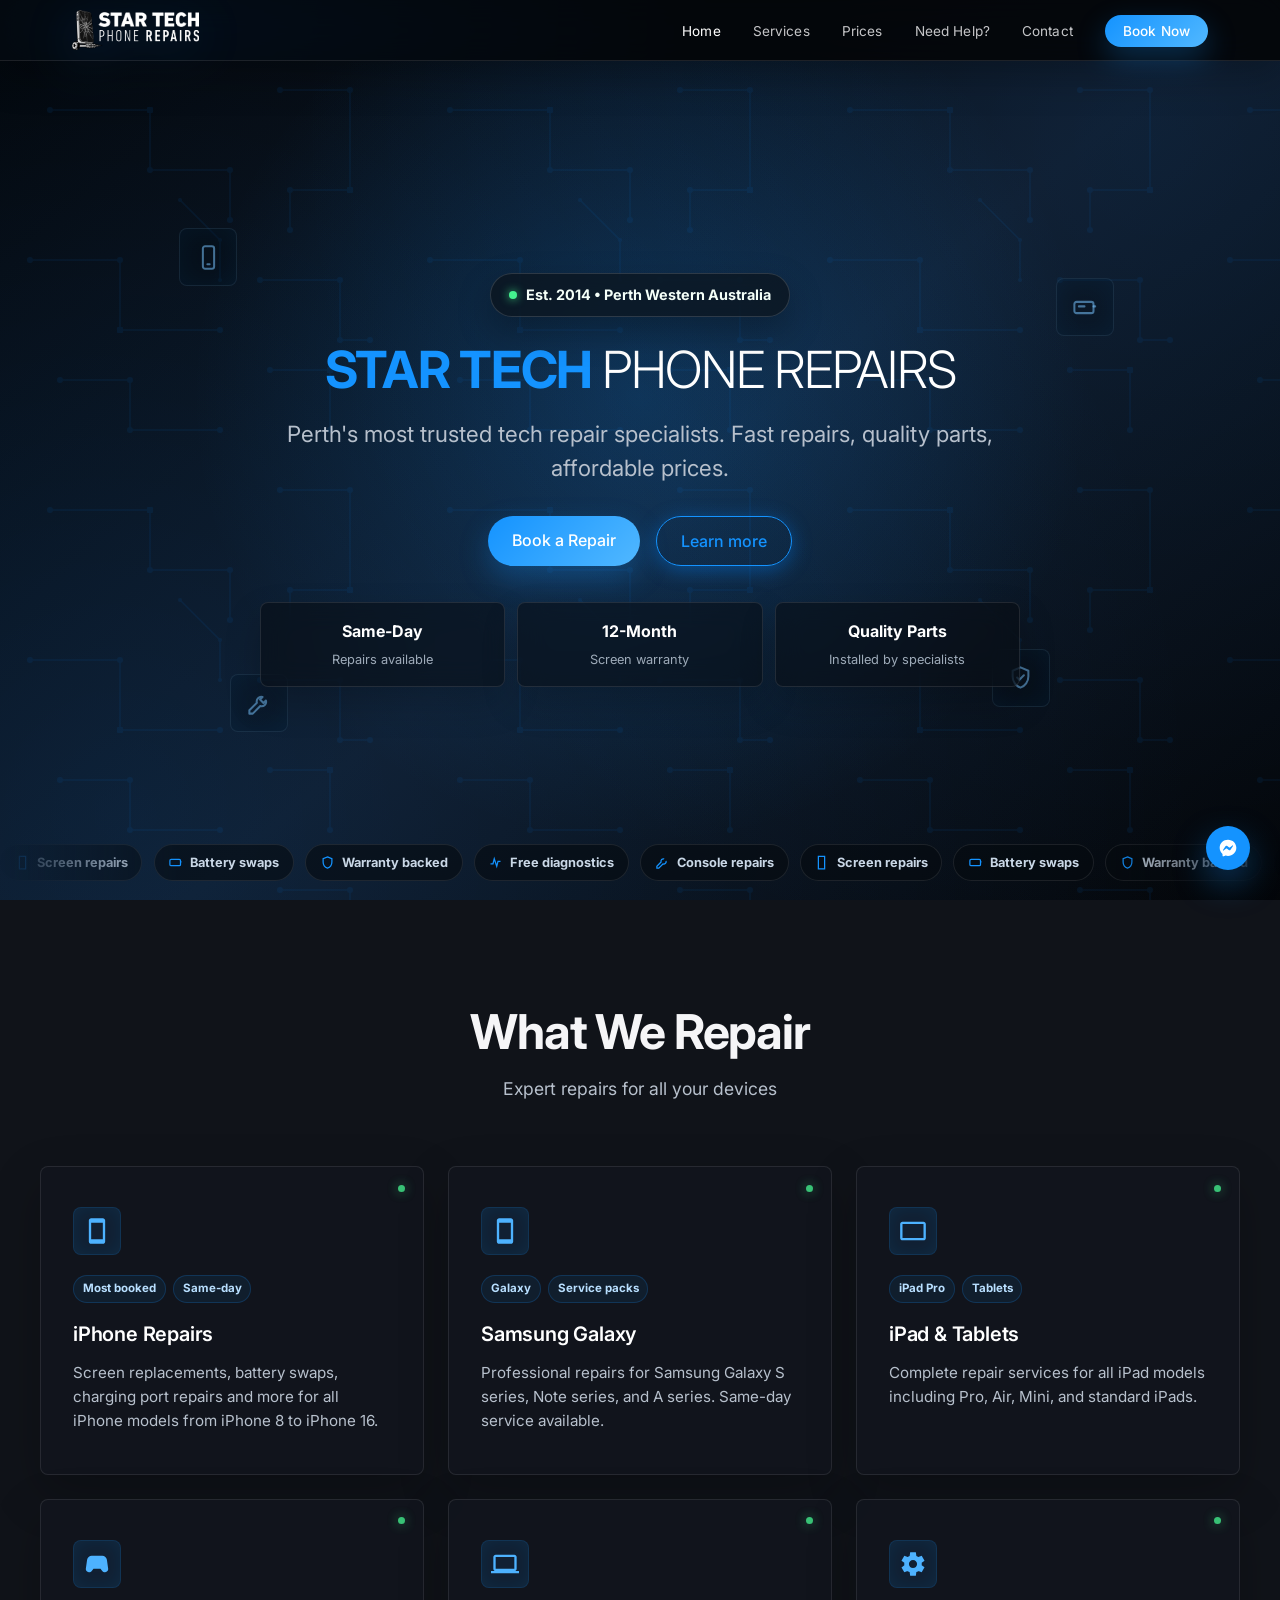
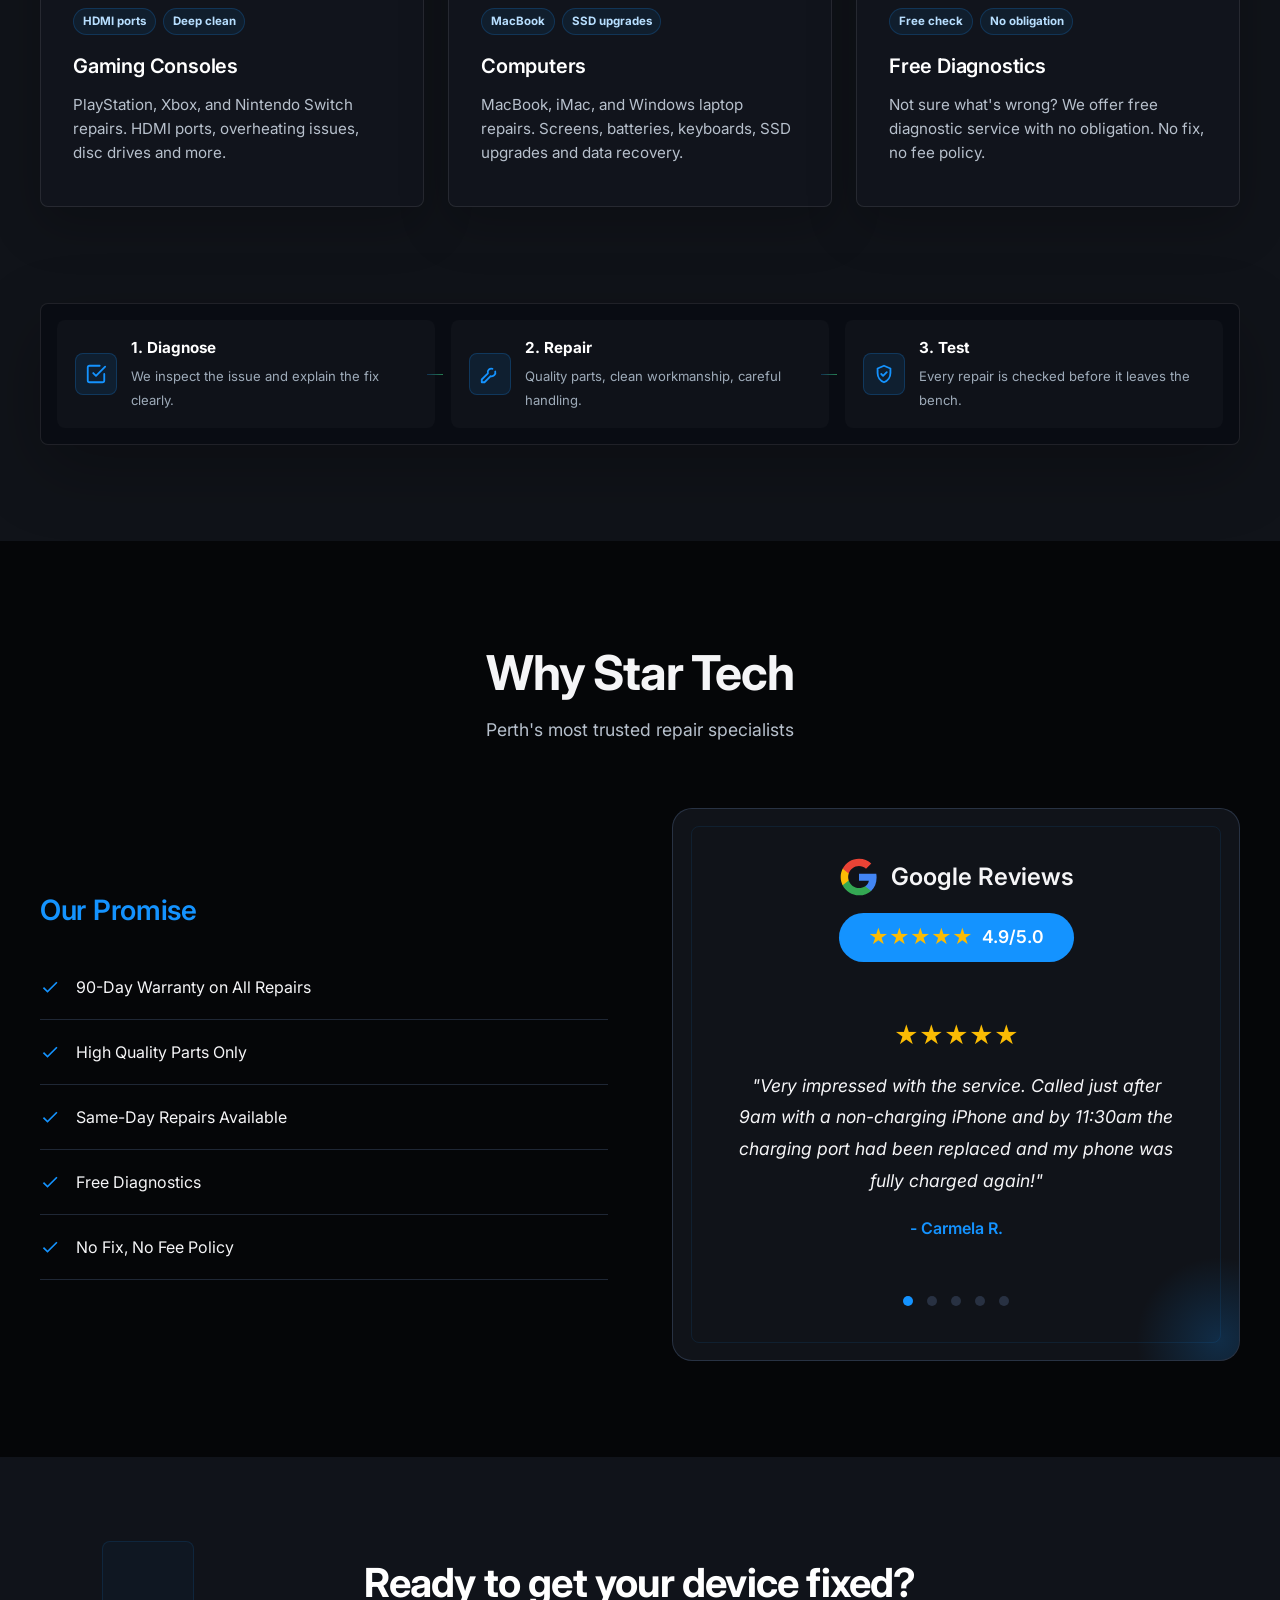
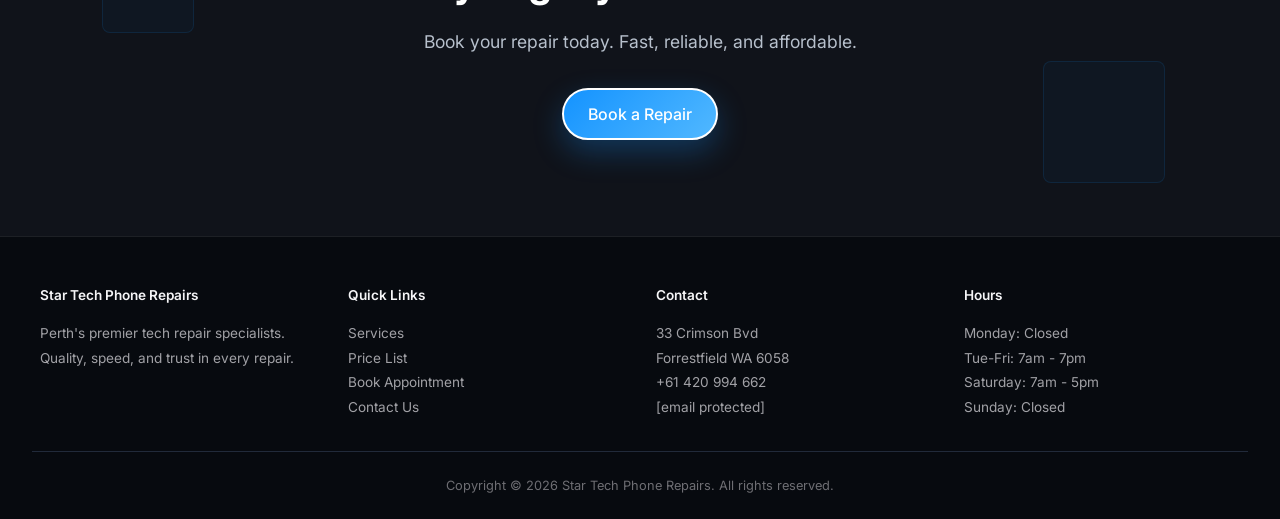
==== commit 103aab75: "Update index.html" ====
--- a/index.html
+++ b/index.html
@@ -709,7 +709,7 @@
             <span class="orbit-icon shield"><svg viewBox="0 0 24 24"><path d="M12 3l7 3v5c0 4.6-2.9 8.7-7 10-4.1-1.3-7-5.4-7-10V6l7-3z"></path><path d="M9 12l2 2 4-4"></path></svg></span>
         </div>
         <div class="hero-content">
-            <div class="hero-badge">Est. 2019 • Perth Device Repair Specialists</div>
+            <div class="hero-badge">Est. 2014 • Perth Western Australia</div>
             <h1><span class="bold">Star Tech</span> <span class="thin">Phone Repairs</span></h1>
             <p>Perth's most trusted tech repair specialists. Fast repairs, quality parts,<br class="desktop-break"> affordable prices.</p>
             <div class="cta-buttons">
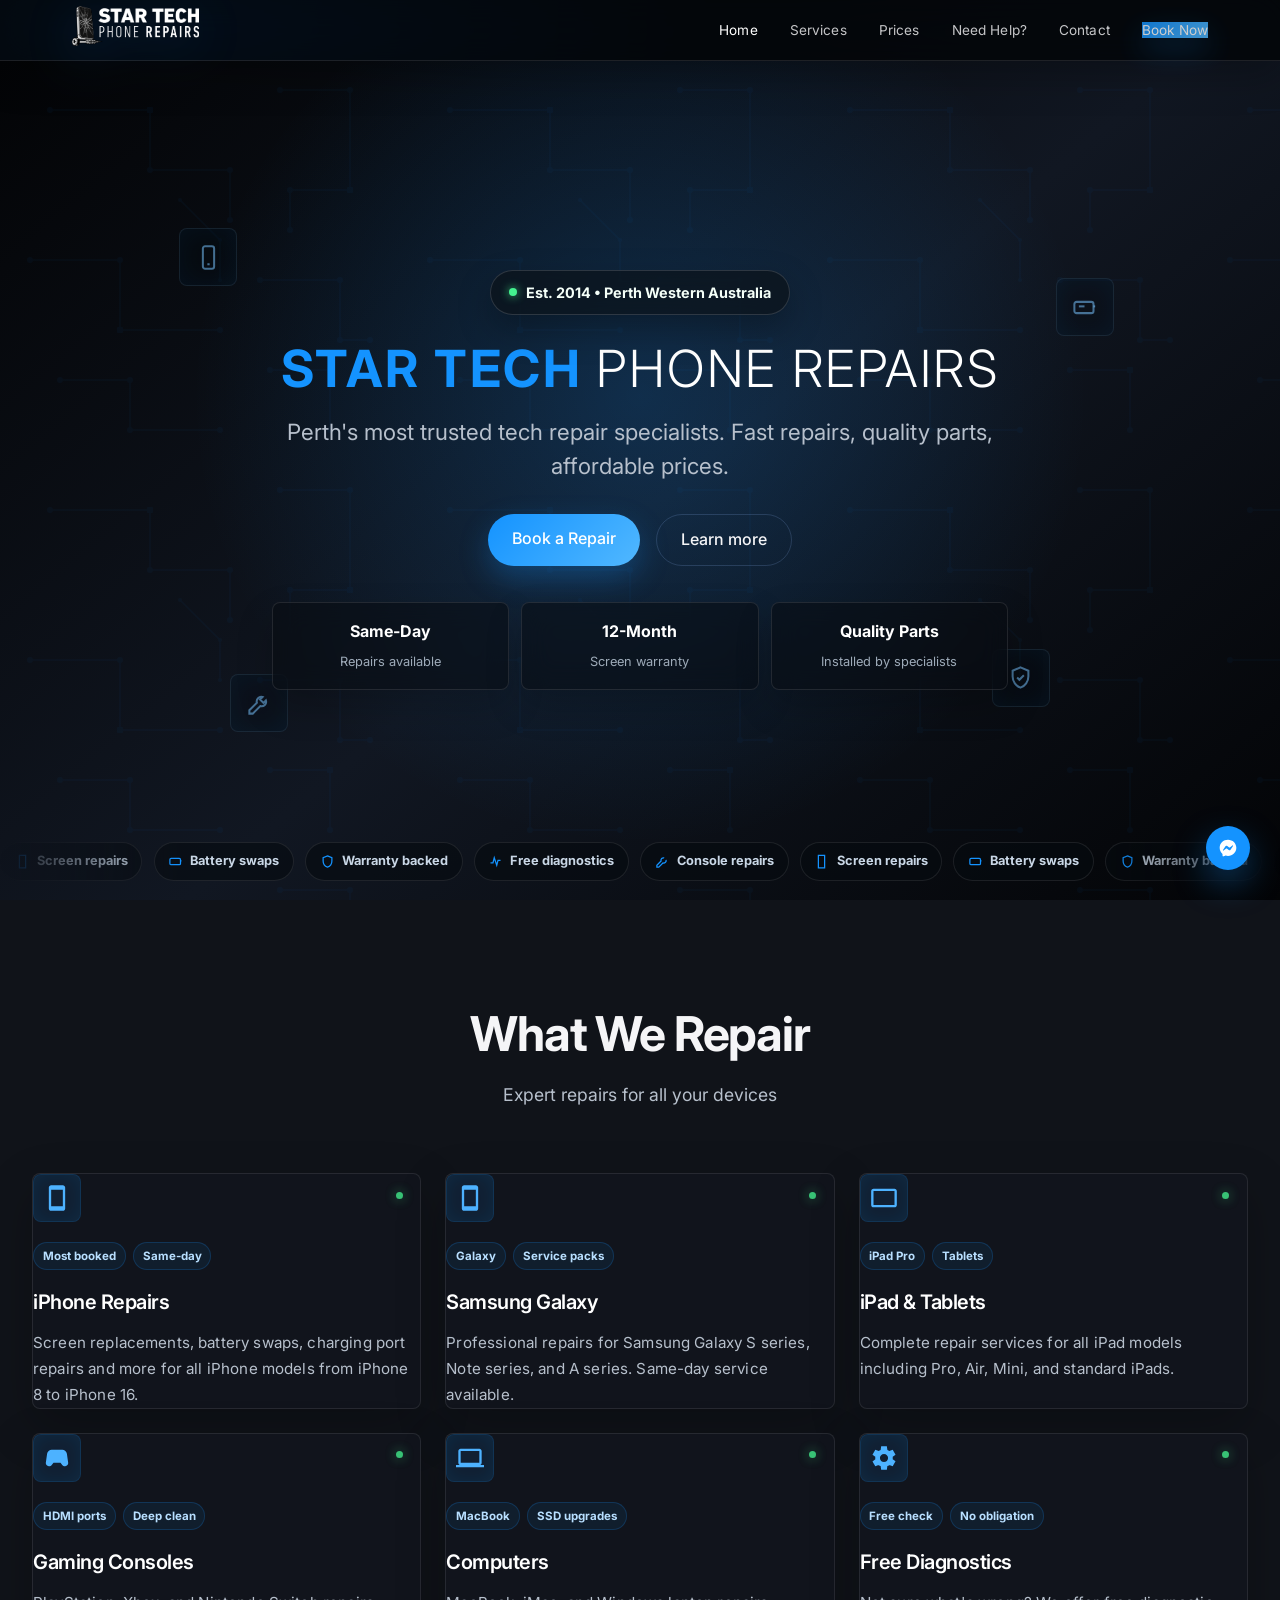
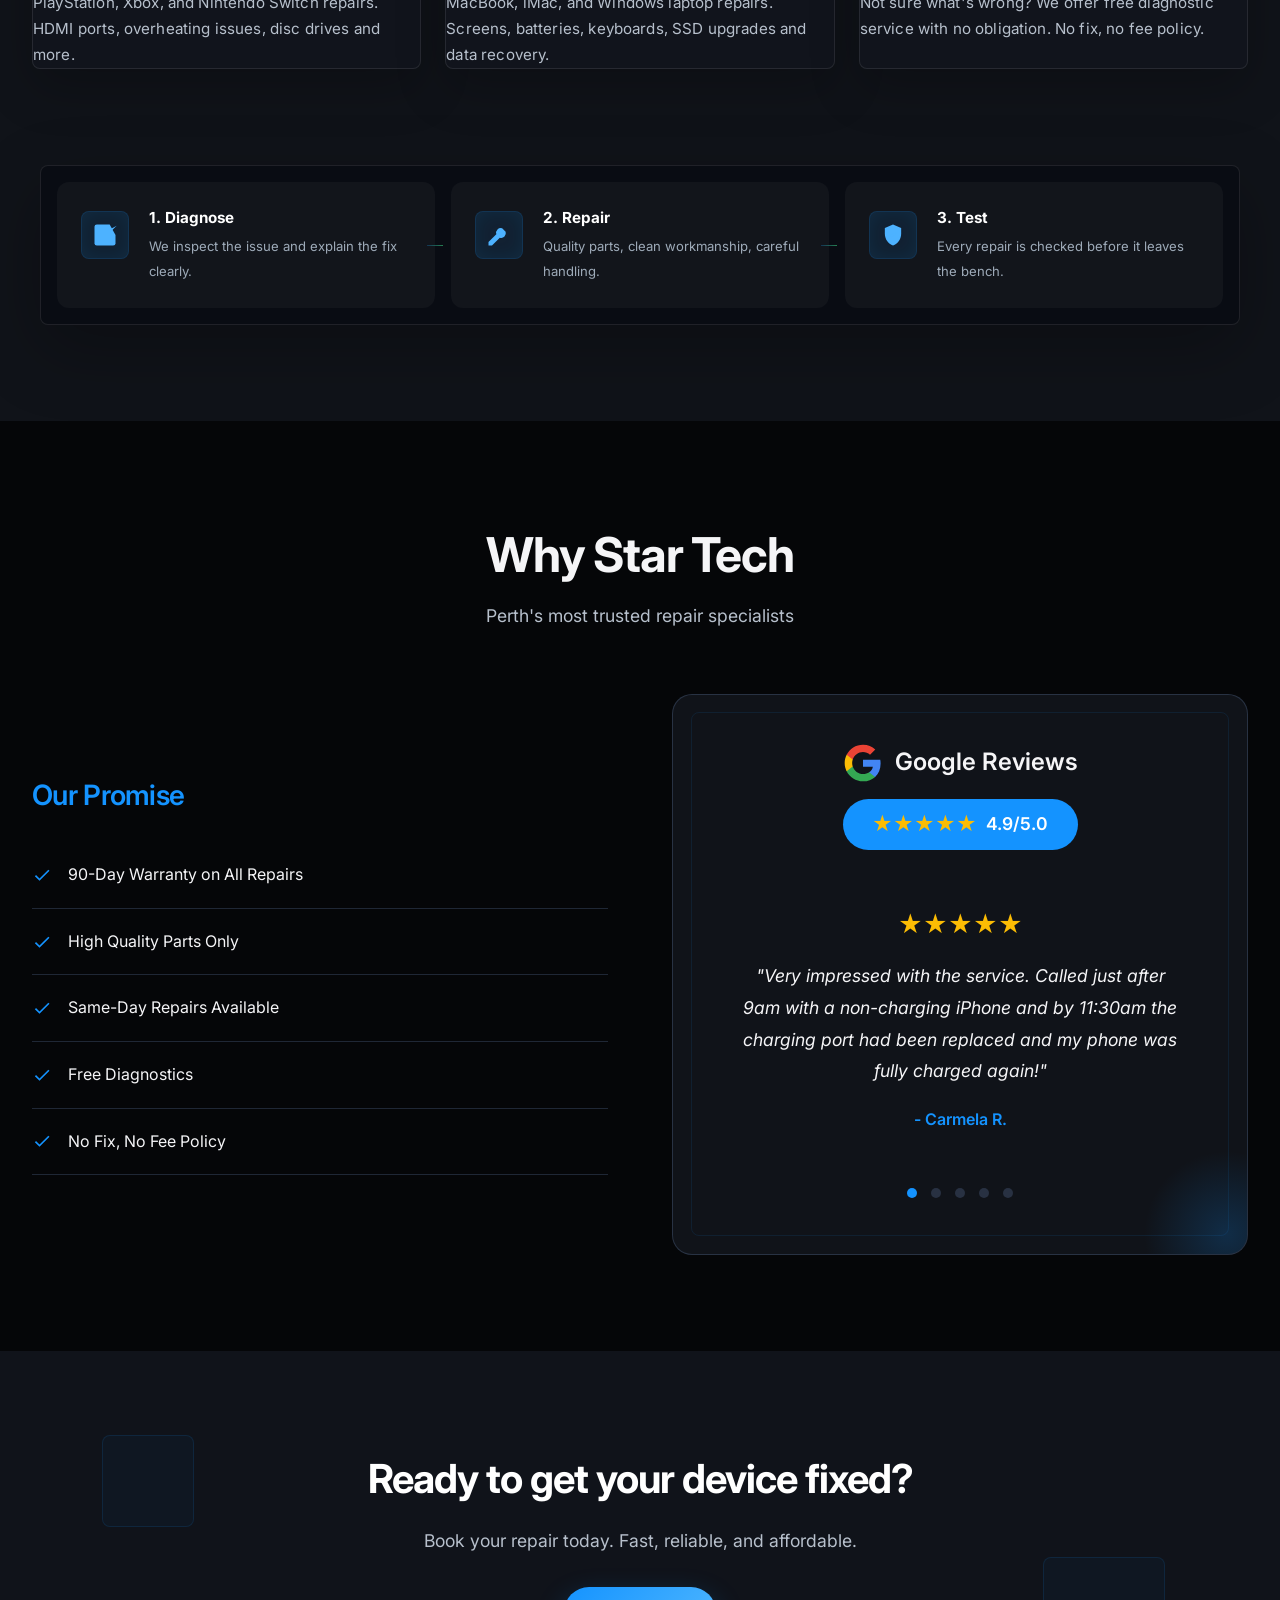
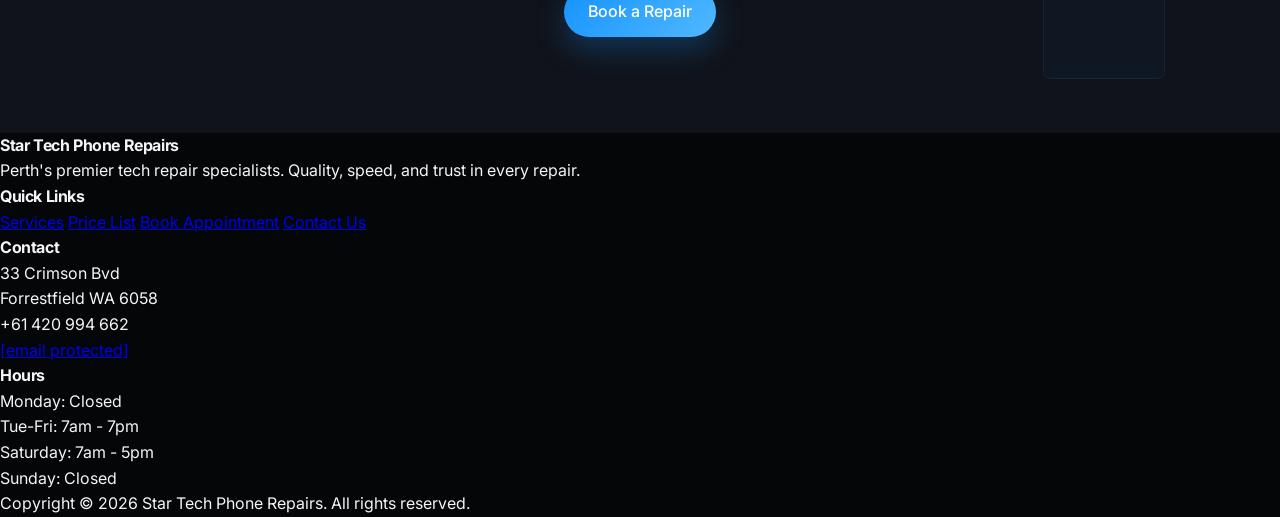
==== commit 11bc9f72: "modernize UI design system, optimize technical SEO and enhance mobile responsiveness - Unified styli" ====
--- a/index.html
+++ b/index.html
@@ -4,678 +4,82 @@
     <meta charset="UTF-8">
     <meta name="viewport" content="width=device-width, initial-scale=1.0">
     <title>Star Tech Phone Repairs | Perth's Premier Tech Repair Service</title>
+    <meta name="description" content="Perth's most trusted tech repair specialists. Expert iPhone, Samsung, iPad, and Gaming Console repairs with same-day service and 12-month warranty.">
+
+    <!-- Open Graph / Facebook -->
+    <meta property="og:type" content="website">
+    <meta property="og:url" content="https://startechphonerepairs.com.au/">
+    <meta property="og:title" content="Star Tech Phone Repairs | Perth's Premier Tech Repair Service">
+    <meta property="og:description" content="Perth's most trusted tech repair specialists. Expert iPhone, Samsung, iPad, and Gaming Console repairs.">
+    <meta property="og:image" content="https://startechphonerepairs.com.au/logo.png">
+
+    <!-- Twitter -->
+    <meta property="twitter:card" content="summary_large_image">
+    <meta property="twitter:url" content="https://startechphonerepairs.com.au/">
+    <meta property="twitter:title" content="Star Tech Phone Repairs | Perth's Premier Tech Repair Service">
+    <meta property="twitter:description" content="Perth's most trusted tech repair specialists. Expert iPhone, Samsung, iPad, and Gaming Console repairs.">
+    <meta property="twitter:image" content="https://startechphonerepairs.com.au/logo.png">
+
     <link rel="preconnect" href="https://fonts.googleapis.com">
     <link rel="preconnect" href="https://fonts.gstatic.com" crossorigin>
+    <link rel="stylesheet" href="css/main.css">
     <link href="https://fonts.googleapis.com/css2?family=Inter:wght@300;400;500;600;700&family=Orbitron:wght@700;900&display=swap" rel="stylesheet">
-    <style>
-        * { margin: 0; padding: 0; box-sizing: border-box; }
-        :root {
-            --star-blue: #0084FF;
-            --star-blue-hover: #0073e6;
-            --bg-primary: #000000;
-            --bg-secondary: #1a1a1a;
-            --bg-tertiary: #0d0d0d;
-            --text-primary: #f5f5f7;
-            --text-secondary: #a1a1a6;
-            --text-muted: #6e6e73;
-            --border-color: rgba(0, 132, 255, 0.2);
-            --nav-bg: rgba(0, 0, 0, 0.8);
-            --blue-glow: rgba(0, 132, 255, 0.15);
-            --card-bg: #1a1a1a;
-            --card-text: #f5f5f7;
-            --card-desc: #a1a1a6;
-            --card-icon: #0084FF;
-        }
-        body { font-family: 'Inter', -apple-system, BlinkMacSystemFont, sans-serif; background: var(--bg-primary); color: var(--text-primary); overflow-x: hidden; transition: background 0.3s ease, color 0.3s ease; font-weight: 400; -webkit-font-smoothing: antialiased; }
-        
-        /* Theme Toggle */
-        .messenger-btn { position: fixed; bottom: 30px; right: 30px; width: 44px; height: 44px; border-radius: 50%; background: var(--star-blue); border: none; cursor: pointer; z-index: 1001; display: flex; align-items: center; justify-content: center; box-shadow: 0 4px 12px var(--blue-glow); transition: all 0.3s ease; }
-        .messenger-btn:hover { transform: scale(1.05); background: var(--star-blue-hover); }
-        .messenger-btn svg { width: 20px; height: 20px; fill: #FFFFFF; }
-
-        /* Navigation */
-        nav { position: fixed; top: 0; width: 100%; background: var(--nav-bg); backdrop-filter: saturate(180%) blur(20px); -webkit-backdrop-filter: saturate(180%) blur(20px); z-index: 1000; border-bottom: 1px solid rgba(255,255,255,0.1); transition: background 0.3s ease; }
-        .nav-container { max-width: 1200px; margin: 0 auto; padding: 0 2rem; height: 48px; display: flex; justify-content: space-between; align-items: center; }
-        @media (min-width: 768px) { .nav-container { height: 60px; } }
-        .logo { text-decoration: none; display: flex; align-items: center; }
-        .logo img { width: 120px; height: auto; }
-        @media (min-width: 768px) { .logo img { width: auto; height: 40px; } }
-        .nav-links { display: flex; gap: 2rem; list-style: none; align-items: center; }
-        .nav-links a { color: var(--text-primary); text-decoration: none; font-size: 0.85rem; font-weight: 400; transition: color 0.3s ease; opacity: 0.8; }
-        .nav-links a:hover { opacity: 1; }
-        .nav-links a.active { opacity: 1; }
-        .nav-links a.book-now-btn { background: var(--star-blue); color: #FFFFFF; padding: 8px 18px; border-radius: 980px; font-weight: 500; opacity: 1; transition: all 0.3s ease; }
-        .nav-links a.book-now-btn:hover { background: var(--star-blue-hover); }
-
-        /* Hamburger Menu */
-        .hamburger { display: none; flex-direction: column; cursor: pointer; gap: 5px; z-index: 1001; }
-        .hamburger span { width: 20px; height: 2px; background: var(--text-primary); transition: all 0.3s ease; }
-        .hamburger.active span:nth-child(1) { transform: rotate(45deg) translate(5px, 5px); }
-        .hamburger.active span:nth-child(2) { opacity: 0; }
-        .hamburger.active span:nth-child(3) { transform: rotate(-45deg) translate(5px, -5px); }
-
-        /* Mobile Menu */
-        .mobile-menu { display: none; position: fixed; top: 48px; left: 0; right: 0; background: var(--nav-bg); backdrop-filter: saturate(180%) blur(20px); padding: 1.5rem 2rem; z-index: 999; }
-        .mobile-menu.active { display: block; }
-        .mobile-menu a { display: block; color: var(--text-primary); text-decoration: none; padding: 0.8rem 0; font-size: 1rem; border-bottom: 1px solid var(--border-color); }
-        .mobile-menu a:hover, .mobile-menu a.active { color: var(--star-blue); }
-        .mobile-menu a.book-now-btn { background: var(--star-blue); color: #FFFFFF; text-align: center; margin-top: 1rem; border-radius: 980px; border: none; }
-
-        /* Hero Section with Circuit Board Background */
-        .hero { margin-top: 48px; min-height: calc(100vh - 48px); position: relative; display: flex; align-items: center; justify-content: center; overflow: hidden; }
-        @media (min-width: 768px) { .hero { margin-top: 60px; min-height: calc(100vh - 60px); } }
-        .hero-bg { position: absolute; top: 0; left: 0; right: 0; bottom: 0; background: linear-gradient(135deg, var(--bg-primary) 0%, var(--bg-secondary) 50%, var(--bg-primary) 100%); z-index: 1; }
-        .hero-bg::before { content: ''; position: absolute; top: -50%; left: -50%; width: 200%; height: 200%; background: radial-gradient(circle at 30% 70%, rgba(0, 132, 255, 0.12) 0%, transparent 50%), radial-gradient(circle at 70% 30%, rgba(0, 132, 255, 0.1) 0%, transparent 40%); animation: pulse 6s ease-in-out infinite alternate; }
-        @keyframes pulse { 0% { opacity: 0.4; transform: scale(1); } 100% { opacity: 1; transform: scale(1.15); } }
-        /* Circuit Board Traces Pattern */
-        .hero-circuit { position: absolute; top: 0; left: 0; right: 0; bottom: 0; z-index: 2; opacity: 0.08; background-image: url("data:image/svg+xml,%3Csvg xmlns='http://www.w3.org/2000/svg' width='400' height='400' viewBox='0 0 400 400'%3E%3Cstyle%3E.t%7Bfill:none;stroke:%230084FF;stroke-width:1.5%7D.p%7Bfill:%230084FF%7D%3C/style%3E%3Cpath class='t' d='M50 50h100M150 50v60M150 110h80M230 110v50'/%3E%3Ccircle class='p' cx='50' cy='50' r='3'/%3E%3Ccircle class='p' cx='150' cy='50' r='3'/%3E%3Ccircle class='p' cx='150' cy='110' r='3'/%3E%3Ccircle class='p' cx='230' cy='110' r='3'/%3E%3Ccircle class='p' cx='230' cy='160' r='3'/%3E%3Cpath class='t' d='M280 30h70M350 30v100M350 130h-60M290 130v40'/%3E%3Ccircle class='p' cx='280' cy='30' r='3'/%3E%3Ccircle class='p' cx='350' cy='30' r='3'/%3E%3Ccircle class='p' cx='350' cy='130' r='3'/%3E%3Ccircle class='p' cx='290' cy='130' r='3'/%3E%3Ccircle class='p' cx='290' cy='170' r='3'/%3E%3Cpath class='t' d='M30 200h90M120 200v70M120 270h100'/%3E%3Ccircle class='p' cx='30' cy='200' r='3'/%3E%3Ccircle class='p' cx='120' cy='200' r='3'/%3E%3Ccircle class='p' cx='120' cy='270' r='3'/%3E%3Ccircle class='p' cx='220' cy='270' r='3'/%3E%3Cpath class='t' d='M260 220h80M340 220v60M340 280h30'/%3E%3Ccircle class='p' cx='260' cy='220' r='3'/%3E%3Ccircle class='p' cx='340' cy='220' r='3'/%3E%3Ccircle class='p' cx='340' cy='280' r='3'/%3E%3Ccircle class='p' cx='370' cy='280' r='3'/%3E%3Cpath class='t' d='M60 320h70M130 320v50M130 370h90'/%3E%3Ccircle class='p' cx='60' cy='320' r='3'/%3E%3Ccircle class='p' cx='130' cy='320' r='3'/%3E%3Ccircle class='p' cx='130' cy='370' r='3'/%3E%3Ccircle class='p' cx='220' cy='370' r='3'/%3E%3Cpath class='t' d='M270 310h60M330 310v60'/%3E%3Ccircle class='p' cx='270' cy='310' r='3'/%3E%3Ccircle class='p' cx='330' cy='310' r='3'/%3E%3Ccircle class='p' cx='330' cy='370' r='3'/%3E%3Cpath class='t' d='M180 140l40 40M220 180v40'/%3E%3Ccircle class='p' cx='180' cy='140' r='2'/%3E%3Ccircle class='p' cx='220' cy='180' r='2'/%3E%3Ccircle class='p' cx='220' cy='220' r='2'/%3E%3Crect class='p' x='147' y='47' width='6' height='6' rx='1'/%3E%3Crect class='p' x='347' y='127' width='6' height='6' rx='1'/%3E%3Crect class='p' x='117' y='267' width='6' height='6' rx='1'/%3E%3Crect class='p' x='327' y='307' width='6' height='6' rx='1'/%3E%3C/svg%3E"); background-size: 400px 400px; background-repeat: repeat; animation: circuitScroll 30s linear infinite; }
-        @keyframes circuitScroll { 0% { background-position: 0 0; } 100% { background-position: 0 400px; } }
-        .hero-content { position: relative; z-index: 3; text-align: center; max-width: 800px; padding: 2rem; margin: 0 auto; width: 100%; }
-        @media (min-width: 768px) { .hero-content { max-width: none; } }
-        .hero h1 { font-family: 'Inter', sans-serif; font-size: clamp(2rem, 6vw, 3.2rem); font-weight: 700; line-height: 1.2; margin-bottom: 1rem; letter-spacing: 0.05em; color: #FFFFFF; text-transform: uppercase; text-align: center; }
-        @media (min-width: 768px) { .hero h1 { white-space: nowrap; text-align: center; } }
-        .desktop-break { display: none; }
-        @media (min-width: 768px) { .desktop-break { display: block; } }
-        .hero h1 .bold { font-weight: 700; color: var(--star-blue); }
-        .hero h1 .thin { font-weight: 300; color: #FFFFFF; }
-        .hero p { font-size: clamp(1.1rem, 2.5vw, 1.4rem); margin-bottom: 2rem; color: var(--text-secondary); font-weight: 400; line-height: 1.5; }
-        .cta-buttons { display: flex; gap: 1rem; justify-content: center; flex-wrap: wrap; }
-        .btn { padding: 12px 24px; font-size: 1rem; font-weight: 500; text-decoration: none; transition: all 0.3s ease; border-radius: 980px; display: inline-block; border: none; cursor: pointer; }
-        .btn-primary { background: var(--star-blue); color: #FFFFFF; }
-        .btn-primary:hover { background: var(--star-blue-hover); }
-        .btn-secondary { background: transparent; color: var(--star-blue); border: 1px solid var(--star-blue); }
-        .btn-secondary:hover { background: var(--star-blue); color: #FFFFFF; }
-        .btn-primary, .btn-secondary, .book-now-btn { box-shadow: 0 4px 20px rgba(0, 132, 255, 0.4); }
-
-        /* Features Section */
-        .features { padding: 6rem 2rem; background: var(--bg-secondary); position: relative; z-index: 1; transition: background 0.3s ease; }
-        .container { max-width: 1200px; margin: 0 auto; }
-        .section-title { font-size: clamp(2rem, 5vw, 3rem); text-align: center; margin-bottom: 0.5rem; font-weight: 700; letter-spacing: -0.02em; }
-        .section-subtitle { text-align: center; font-size: 1.1rem; color: var(--text-secondary); margin-bottom: 4rem; font-weight: 400; }
-        .features-grid { display: grid; grid-template-columns: repeat(auto-fit, minmax(300px, 1fr)); gap: 1.5rem; }
-        .feature-card { background: var(--card-bg); padding: 2.5rem 2rem; border-radius: 20px; transition: all 0.3s ease; position: relative; overflow: hidden; }
-        .feature-card:hover { transform: translateY(-4px); box-shadow: 0 12px 40px rgba(0,0,0,0.15); }
-        .feature-icon { width: 48px; height: 48px; margin-bottom: 1.25rem; }
-        .feature-icon svg { width: 100%; height: 100%; fill: var(--card-icon); }
-        .feature-card h3 { font-size: 1.25rem; margin-bottom: 0.75rem; font-weight: 600; color: var(--card-text); letter-spacing: -0.01em; }
-        .feature-card p { line-height: 1.6; color: var(--card-desc); font-size: 0.95rem; }
-
-        /* Why Choose Section */
-        .why-choose { padding: 6rem 2rem; background: var(--bg-primary); position: relative; z-index: 1; transition: background 0.3s ease; }
-        .why-grid { display: grid; grid-template-columns: 1fr 1fr; gap: 4rem; align-items: center; margin-top: 3rem; }
-        .why-content h3 { font-size: 1.75rem; margin-bottom: 1.5rem; color: var(--star-blue); font-weight: 600; letter-spacing: -0.01em; }
-        .why-list { list-style: none; }
-        .why-list li { padding: 1.25rem 0; border-bottom: 1px solid var(--border-color); font-size: 1rem; display: flex; align-items: center; gap: 1rem; color: var(--text-primary); }
-        .why-list li svg { width: 20px; height: 20px; fill: var(--star-blue); flex-shrink: 0; }
-
-        /* Reviews Box - Improved Readability */
-        .why-visual { background: var(--bg-secondary); min-height: 500px; display: flex; flex-direction: column; align-items: center; justify-content: center; position: relative; overflow: hidden; padding: 3rem 2rem; border-radius: 20px; transition: background 0.3s ease; border: 1px solid var(--border-color); }
-        .reviews-header { text-align: center; margin-bottom: 2rem; z-index: 2; position: relative; }
-        .google-badge { display: flex; align-items: center; justify-content: center; gap: 0.75rem; margin-bottom: 1rem; }
-        .google-icon { width: 40px; height: 40px; }
-        .google-reviews-text { font-size: 1.5rem; font-weight: 600; color: var(--text-primary); }
-        .overall-rating { display: flex; align-items: center; justify-content: center; gap: 0.6rem; background: var(--star-blue); padding: 0.6rem 1.25rem; border-radius: 980px; }
-        .stars { color: #FBBC04; font-size: 1.25rem; }
-        .rating-number { color: #FFFFFF; font-weight: 600; font-size: 1.1rem; }
-        .slideshow-container { position: relative; max-width: 600px; margin: 0 auto; z-index: 2; padding: 1.5rem 2rem; }
-        .review-slide { display: none; text-align: center; animation: fadeIn 0.5s ease; }
-        .review-slide.active { display: block; }
-        @keyframes fadeIn { from { opacity: 0; } to { opacity: 1; } }
-        .review-stars { color: #FBBC04; font-size: 1.5rem; margin-bottom: 1rem; }
-        .review-text { font-size: 1.1rem; line-height: 1.8; color: var(--text-primary); margin-bottom: 1.25rem; font-style: italic; }
-        .reviewer-name { font-weight: 600; color: var(--star-blue); font-size: 1rem; }
-        .slideshow-dots { text-align: center; margin-top: 1.5rem; z-index: 2; position: relative; }
-        .dot { height: 10px; width: 10px; margin: 0 5px; background-color: var(--border-color); border-radius: 50%; display: inline-block; cursor: pointer; transition: all 0.3s ease; }
-        .dot.active, .dot:hover { background-color: var(--star-blue); }
-
-        /* CTA Section */
-        .cta-section { padding: 6rem 2rem; background: var(--card-bg); text-align: center; position: relative; z-index: 1; transition: background 0.3s ease; }
-        .cta-section h2 { font-size: clamp(1.75rem, 4vw, 2.5rem); margin-bottom: 1rem; color: var(--card-text); font-weight: 700; letter-spacing: -0.02em; }
-        .cta-section p { font-size: 1.1rem; margin-bottom: 2rem; color: var(--card-desc); max-width: 500px; margin-left: auto; margin-right: auto; }
-        .cta-section .btn-primary { background: #FFFFFF; color: var(--star-blue); }
-        .cta-section .btn-primary:hover { background: rgba(255,255,255,0.9); }
-        .cta-section .btn-primary { background: var(--star-blue); color: #FFFFFF; border: 2px solid #FFFFFF; }
-        .cta-section .btn-primary:hover { background: #FFFFFF; color: var(--star-blue); }
-
-        /* Footer */
-        footer { background: var(--bg-secondary); padding: 3rem 2rem 1.5rem; position: relative; z-index: 1; transition: background 0.3s ease; border-top: 1px solid var(--border-color); }
-        .footer-content { max-width: 1200px; margin: 0 auto; display: grid; grid-template-columns: repeat(auto-fit, minmax(200px, 1fr)); gap: 2rem; margin-bottom: 2rem; }
-        .footer-section h4 { color: var(--text-primary); margin-bottom: 1rem; font-weight: 600; font-size: 0.85rem; }
-        .footer-section p, .footer-section a { color: var(--text-secondary); line-height: 1.8; text-decoration: none; display: block; font-size: 0.85rem; }
-        .footer-section a:hover { color: var(--star-blue); }
-        .footer-bottom { text-align: center; padding-top: 1.5rem; border-top: 1px solid var(--border-color); color: var(--text-muted); font-size: 0.8rem; }
-
-        /* Media Queries */
-        @media (max-width: 968px) {
-            .why-grid { grid-template-columns: 1fr; }
-            .nav-links { display: none; }
-            .hamburger { display: flex; }
-            .flow-panel { grid-template-columns: 1fr; }
-            .flow-step:not(:last-child)::after { display: none; }
-        }
-        @media (max-width: 600px) {
-            .cta-buttons { flex-direction: column; align-items: center; }
-            .btn { width: 100%; max-width: 280px; text-align: center; }
-        }
-    
-        /* Premier polish */
-        :root {
-            --bg-primary: #050608;
-            --bg-secondary: #101319;
-            --bg-tertiary: #080b10;
-            --star-blue: #1493ff;
-            --star-blue-hover: #46adff;
-            --border-color: rgba(148, 190, 255, 0.18);
-            --nav-bg: rgba(5, 7, 11, 0.76);
-            --blue-glow: rgba(20, 147, 255, 0.26);
-            --card-bg: rgba(18, 22, 30, 0.86);
-            --card-text: #ffffff;
-            --card-desc: #b7c0cc;
-            --card-icon: #4db2ff;
-        }
-
-        html { scroll-behavior: smooth; }
-        body {
-            background:
-                radial-gradient(circle at 16% 0%, rgba(20, 147, 255, 0.16), transparent 31rem),
-                radial-gradient(circle at 90% 12%, rgba(105, 190, 255, 0.10), transparent 34rem),
-                var(--bg-primary);
-            line-height: 1.5;
-        }
-
-        nav {
-            background: var(--nav-bg) !important;
-            border-bottom: 1px solid rgba(255,255,255,0.10) !important;
-            box-shadow: 0 12px 40px rgba(0,0,0,0.28);
-        }
-
-        .nav-links a { letter-spacing: 0.01em; }
-        .nav-links a.active { color: #ffffff; }
-        .nav-links a:not(.book-now-btn):hover { color: #ffffff; }
-        .logo img { filter: drop-shadow(0 10px 24px rgba(20,147,255,0.20)); }
-
-        .page-header,
-        .blog-header {
-            background:
-                linear-gradient(180deg, rgba(20,147,255,0.12), rgba(20,147,255,0)),
-                var(--bg-secondary) !important;
-            border-bottom: 1px solid rgba(255,255,255,0.08);
-        }
-
-        .hero-bg {
-            background:
-                radial-gradient(circle at 50% 40%, rgba(20,147,255,0.20), transparent 28rem),
-                linear-gradient(140deg, #030406 0%, #111722 52%, #030406 100%) !important;
-        }
-
-        .hero h1,
-        .page-header h1,
-        .blog-header h1,
-        .section-title {
-            letter-spacing: -0.025em !important;
-        }
-
-        .hero p,
-        .section-subtitle,
-        .page-header p,
-        .blog-header p { color: #b7c0cc !important; }
-
-        .hero-badge {
-            display: inline-flex;
-            align-items: center;
-            gap: 0.55rem;
-            padding: 0.65rem 1.15rem;
-            margin-bottom: 1.4rem;
-            color: #f4fff8;
-            font-size: 0.9rem;
-            font-weight: 700;
-            background: rgba(12, 17, 24, 0.66);
-            border: 1px solid rgba(255, 255, 255, 0.14);
-            border-radius: 999px;
-            box-shadow: 0 14px 34px rgba(0,0,0,0.28);
-            backdrop-filter: blur(16px);
-        }
-
-        .hero-badge::before {
-            content: '';
-            width: 8px;
-            height: 8px;
-            border-radius: 50%;
-            background: #44f28f;
-            box-shadow: 0 0 10px rgba(68,242,143,0.9);
-            animation: statusBlink 1.7s ease-in-out infinite;
-        }
-
-        @keyframes statusBlink {
-            0%, 100% { opacity: 1; transform: scale(1); box-shadow: 0 0 8px rgba(68,242,143,0.85); }
-            45% { opacity: 0.45; transform: scale(0.74); box-shadow: 0 0 3px rgba(68,242,143,0.38); }
-            70% { opacity: 1; transform: scale(1.22); box-shadow: 0 0 18px rgba(68,242,143,0.98); }
-        }
-
-        .hero-orbit {
-            position: absolute;
-            inset: 0;
-            z-index: 2;
-            pointer-events: none;
-            overflow: hidden;
-        }
-
-        .orbit-icon {
-            position: absolute;
-            width: 58px;
-            height: 58px;
-            display: grid;
-            place-items: center;
-            color: rgba(120, 196, 255, 0.54);
-            border: 1px solid rgba(120, 196, 255, 0.12);
-            border-radius: 8px;
-            background: rgba(6, 12, 20, 0.26);
-            box-shadow: inset 0 0 26px rgba(20,147,255,0.06);
-            animation: floatIcon 8s ease-in-out infinite;
-        }
-
-        .orbit-icon svg {
-            width: 27px;
-            height: 27px;
-            stroke: currentColor;
-            fill: none;
-            stroke-width: 1.8;
-            stroke-linecap: round;
-            stroke-linejoin: round;
-        }
-
-        .orbit-icon.phone { top: 20%; left: 14%; animation-delay: -1s; }
-        .orbit-icon.battery { top: 26%; right: 13%; animation-delay: -3.2s; }
-        .orbit-icon.tool { bottom: 20%; left: 18%; animation-delay: -5.1s; }
-        .orbit-icon.shield { bottom: 23%; right: 18%; animation-delay: -2.4s; }
-
-        @keyframes floatIcon {
-            0%, 100% { transform: translate3d(0,0,0) rotate(0deg); opacity: 0.46; }
-            50% { transform: translate3d(0,-18px,0) rotate(4deg); opacity: 0.72; }
-        }
-
-        .hero-stats {
-            display: grid;
-            grid-template-columns: repeat(3, minmax(0, 1fr));
-            gap: 0.75rem;
-            max-width: 760px;
-            margin: 2.25rem auto 0;
-        }
-
-        .hero-stat {
-            padding: 1rem;
-            border: 1px solid rgba(255,255,255,0.10);
-            border-radius: 8px;
-            background: rgba(8, 12, 18, 0.54);
-            box-shadow: 0 16px 36px rgba(0,0,0,0.20);
-            backdrop-filter: blur(14px);
-            animation: statLift 6s ease-in-out infinite;
-        }
-
-        .hero-stat:nth-child(2) { animation-delay: -1.6s; }
-        .hero-stat:nth-child(3) { animation-delay: -3.1s; }
-
-        @keyframes statLift {
-            0%, 100% { transform: translateY(0); border-color: rgba(255,255,255,0.10); }
-            50% { transform: translateY(-5px); border-color: rgba(20,147,255,0.26); }
-        }
-
-        .hero-stat strong {
-            display: block;
-            color: #ffffff;
-            font-size: 1rem;
-            margin-bottom: 0.2rem;
-        }
-
-        .hero-stat span {
-            color: #9eabb9;
-            font-size: 0.8rem;
-        }
-
-        .hero-ticker {
-            position: absolute;
-            left: 0;
-            right: 0;
-            bottom: 1.2rem;
-            z-index: 3;
-            overflow: hidden;
-            mask-image: linear-gradient(90deg, transparent, #000 14%, #000 86%, transparent);
-        }
-
-        .ticker-track {
-            display: flex;
-            width: max-content;
-            gap: 0.7rem;
-            animation: tickerMove 28s linear infinite;
-        }
-
-        .ticker-item {
-            display: inline-flex;
-            align-items: center;
-            gap: 0.45rem;
-            padding: 0.5rem 0.85rem;
-            color: #c9d7e6;
-            font-size: 0.8rem;
-            font-weight: 700;
-            white-space: nowrap;
-            border: 1px solid rgba(255,255,255,0.09);
-            border-radius: 999px;
-            background: rgba(6, 10, 16, 0.60);
-            backdrop-filter: blur(12px);
-        }
-
-        .ticker-item svg {
-            width: 15px;
-            height: 15px;
-            stroke: var(--star-blue);
-            fill: none;
-            stroke-width: 2;
-        }
-
-        @keyframes tickerMove {
-            from { transform: translateX(0); }
-            to { transform: translateX(-50%); }
-        }
-
-        .feature-card {
-            isolation: isolate;
-        }
-
-        .feature-card::before {
-            content: '';
-            position: absolute;
-            inset: 0;
-            z-index: -1;
-            background: radial-gradient(circle at 20% 0%, rgba(20,147,255,0.15), transparent 12rem);
-            opacity: 0;
-            transition: opacity 0.3s ease;
-        }
-
-        .feature-card::after {
-            content: '';
-            position: absolute;
-            top: 1.1rem;
-            right: 1.1rem;
-            width: 7px;
-            height: 7px;
-            border-radius: 50%;
-            background: #44f28f;
-            box-shadow: 0 0 12px rgba(68,242,143,0.7);
-            opacity: 0.78;
-        }
-
-        .feature-card:hover::before { opacity: 1; }
-
-        .feature-icon {
-            display: grid;
-            place-items: center;
-            border-radius: 8px;
-            background: rgba(20,147,255,0.10);
-            border: 1px solid rgba(20,147,255,0.16);
-            box-shadow: inset 0 0 18px rgba(20,147,255,0.08);
-        }
-
-        .feature-icon svg {
-            width: 28px !important;
-            height: 28px !important;
-        }
-
-        .feature-meta {
-            display: flex;
-            flex-wrap: wrap;
-            gap: 0.45rem;
-            margin-bottom: 1rem;
-        }
-
-        .feature-meta span {
-            display: inline-flex;
-            align-items: center;
-            min-height: 24px;
-            padding: 0.25rem 0.55rem;
-            color: #b8dfff;
-            font-size: 0.72rem;
-            font-weight: 700;
-            border: 1px solid rgba(20,147,255,0.20);
-            border-radius: 999px;
-            background: rgba(20,147,255,0.08);
-        }
-
-        .repair-flow {
-            padding: 0 2rem 6rem;
-            background: var(--bg-secondary);
-            position: relative;
-            z-index: 1;
-        }
-
-        .flow-panel {
-            max-width: 1200px;
-            margin: 0 auto;
-            display: grid;
-            grid-template-columns: repeat(3, 1fr);
-            gap: 1rem;
-            padding: 1rem;
-            border: 1px solid rgba(255,255,255,0.09);
-            border-radius: 8px;
-            background: rgba(7, 11, 17, 0.72);
-            box-shadow: 0 24px 70px rgba(0,0,0,0.26);
-        }
-
-        .flow-step {
-            position: relative;
-            display: grid;
-            grid-template-columns: auto 1fr;
-            gap: 0.9rem;
-            align-items: center;
-            padding: 1.1rem;
-            border-radius: 8px;
-            background: rgba(255,255,255,0.025);
-        }
-
-        .flow-step:not(:last-child)::after {
-            content: '';
-            position: absolute;
-            top: 50%;
-            right: -0.5rem;
-            width: 1rem;
-            height: 1px;
-            background: linear-gradient(90deg, rgba(20,147,255,0.25), rgba(68,242,143,0.5));
-        }
-
-        .flow-icon {
-            width: 42px;
-            height: 42px;
-            display: grid;
-            place-items: center;
-            border-radius: 8px;
-            color: var(--star-blue);
-            border: 1px solid rgba(20,147,255,0.22);
-            background: rgba(20,147,255,0.10);
-        }
-
-        .flow-icon svg {
-            width: 22px;
-            height: 22px;
-            stroke: currentColor;
-            fill: none;
-            stroke-width: 2;
-            stroke-linecap: round;
-            stroke-linejoin: round;
-        }
-
-        .flow-step strong {
-            display: block;
-            color: #ffffff;
-            font-size: 0.95rem;
-            margin-bottom: 0.15rem;
-        }
-
-        .flow-step span {
-            color: #9eabb9;
-            font-size: 0.82rem;
-        }
-
-        .why-visual::before {
-            content: '';
-            position: absolute;
-            inset: 1.1rem;
-            border: 1px solid rgba(20,147,255,0.10);
-            border-radius: 8px;
-            pointer-events: none;
-        }
-
-        .why-visual::after {
-            content: '';
-            position: absolute;
-            width: 180px;
-            height: 180px;
-            right: -70px;
-            bottom: -70px;
-            border-radius: 50%;
-            background: radial-gradient(circle, rgba(20,147,255,0.20), transparent 65%);
-            animation: softDrift 7s ease-in-out infinite;
-        }
-
-        @keyframes softDrift {
-            0%, 100% { transform: translate(0, 0); opacity: 0.65; }
-            50% { transform: translate(-20px, -18px); opacity: 1; }
-        }
-
-        .cta-section {
-            overflow: hidden;
-        }
-
-        .cta-section::before,
-        .cta-section::after {
-            content: '';
-            position: absolute;
-            border: 1px solid rgba(20,147,255,0.12);
-            border-radius: 8px;
-            background: rgba(20,147,255,0.035);
-            animation: floatIcon 9s ease-in-out infinite;
-        }
-
-        .cta-section::before {
-            width: 90px;
-            height: 90px;
-            left: 8%;
-            top: 22%;
-        }
-
-        .cta-section::after {
-            width: 120px;
-            height: 120px;
-            right: 9%;
-            bottom: 14%;
-            animation-delay: -3s;
-        }
-
-        .btn,
-        .filter-btn,
-        .device-btn,
-        .model-pick,
-        .date-chip,
-        .time-slot,
-        .device-type-option,
-        .repair-option,
-        .close-pricing {
-            transition: transform 0.22s ease, border-color 0.22s ease, background 0.22s ease, box-shadow 0.22s ease, color 0.22s ease !important;
-        }
-
-        .btn-primary,
-        .book-now-btn,
-        .mobile-menu a.book-now-btn {
-            background: linear-gradient(135deg, var(--star-blue), #51b8ff) !important;
-            box-shadow: 0 12px 30px rgba(20,147,255,0.28) !important;
-        }
-
-        .btn:hover,
-        .device-btn:hover,
-        .model-pick:hover,
-        .date-chip:hover,
-        .time-slot:hover,
-        .filter-btn:hover { transform: translateY(-2px); }
-
-        .feature-card,
-        .service-card,
-        .post-card,
-        .booking-form,
-        .pricing-details,
-        .pricing-cta,
-        .services-cta,
-        .price-note,
-        .device-btn,
-        .info-icon,
-        .map-overlay {
-            background: var(--card-bg) !important;
-            border: 1px solid rgba(255,255,255,0.09) !important;
-            border-radius: 8px !important;
-            box-shadow: 0 18px 50px rgba(0,0,0,0.22);
-        }
-
-        .feature-card:hover,
-        .service-card:hover,
-        .post-card:hover,
-        .device-btn:hover {
-            border-color: rgba(20,147,255,0.42) !important;
-            box-shadow: 0 24px 60px rgba(0,0,0,0.32), 0 0 0 1px rgba(20,147,255,0.10);
-        }
-
-        input,
-        select,
-        textarea,
-        .device-type-option,
-        .repair-option,
-        .model-pick,
-        .date-chip,
-        .time-slot,
-        .filter-btn {
-            background: rgba(5, 8, 13, 0.72) !important;
-            border-color: rgba(255,255,255,0.12) !important;
-        }
-
-        input:focus,
-        select:focus,
-        textarea:focus,
-        .device-type-option.selected,
-        .repair-option.selected,
-        .model-pick.selected,
-        .date-chip.selected,
-        .time-slot.selected,
-        .filter-btn.active,
-        .device-btn.active {
-            border-color: var(--star-blue) !important;
-            box-shadow: 0 0 0 3px rgba(20,147,255,0.14) !important;
-        }
-
-        footer {
-            background: #070a0f !important;
-            border-top: 1px solid rgba(255,255,255,0.09) !important;
-        }
-
-        .messenger-btn {
-            box-shadow: 0 14px 34px rgba(20,147,255,0.34) !important;
-        }
-
-        @media (max-width: 640px) {
-            .nav-container { padding: 0 1.25rem !important; }
-            .page-header, .blog-header { padding-left: 1.25rem !important; padding-right: 1.25rem !important; }
-            .booking-form { padding: 1.5rem !important; }
-            .hero h1 { white-space: normal !important; }
-            .hero-badge { font-size: 0.78rem; }
-            .hero-stats { grid-template-columns: 1fr; max-width: 320px; }
-            .orbit-icon { display: none; }
-            .hero-ticker { display: none; }
-        }
-    </style>
+    <script type="application/ld+json">
+    {
+      "@context": "https://schema.org",
+      "@type": "LocalBusiness",
+      "name": "Star Tech Phone Repairs",
+      "image": "https://startechphonerepairs.com.au/logo.png",
+      "@id": "https://startechphonerepairs.com.au/",
+      "url": "https://startechphonerepairs.com.au/",
+      "telephone": "+61420994662",
+      "address": {
+        "@type": "PostalAddress",
+        "streetAddress": "33 Crimson Bvd",
+        "addressLocality": "Forrestfield",
+        "addressRegion": "WA",
+        "postalCode": "6058",
+        "addressCountry": "AU"
+      },
+      "geo": {
+        "@type": "GeoCoordinates",
+        "latitude": -31.99,
+        "longitude": 115.96
+      },
+      "openingHoursSpecification": [
+        {
+          "@type": "OpeningHoursSpecification",
+          "dayOfWeek": [
+            "Tuesday",
+            "Wednesday",
+            "Thursday",
+            "Friday"
+          ],
+          "opens": "07:00",
+          "closes": "19:00"
+        },
+        {
+          "@type": "OpeningHoursSpecification",
+          "dayOfWeek": "Saturday",
+          "opens": "07:00",
+          "closes": "17:00"
+        }
+      ],
+      "sameAs": [
+        "https://www.facebook.com/startechphonerepairs",
+        "https://m.me/startechphonerepairs"
+      ]
+    }
+    </script>
 </head>
-<body>
+<body itemscope itemtype="https://schema.org/WebPage">
     <a href="https://m.me/startechphonerepairs" target="_blank" class="messenger-btn" aria-label="Contact on Messenger">
         <svg viewBox="0 0 24 24" fill="#FFFFFF"><path d="M12 2C6.36 2 2 6.13 2 11.7c0 2.91 1.19 5.44 3.14 7.17.16.14.26.35.27.57l.05 1.78c.02.62.63 1.03 1.19.8l1.99-.83c.17-.07.36-.09.55-.05.91.25 1.87.38 2.81.38 5.64 0 10-4.13 10-9.7S17.64 2 12 2zm6 7.46l-2.93 4.67c-.47.73-1.47.92-2.17.37l-2.34-1.76a.6.6 0 00-.72 0l-3.16 2.4c-.42.32-.97-.17-.68-.6l2.93-4.67c.47-.73 1.47-.92 2.17-.37l2.34 1.76a.6.6 0 00.72 0l3.16-2.4c.42-.32.97.17.68.6z"/></svg>
     </a>
 
     <nav>
         <div class="nav-container">
-            <a href="index.html" class="logo"><img src="logo.png" alt="Star Tech" height="32"></a>
+            <a href="index.html" class="logo"><img src="logo.png" alt="Star Tech Phone Repairs Logo" height="32"></a>
             <ul class="nav-links">
                 <li><a href="index.html" class="active">Home</a></li>
                 <li><a href="services.html">Services</a></li>
@@ -713,8 +117,8 @@
             <h1><span class="bold">Star Tech</span> <span class="thin">Phone Repairs</span></h1>
             <p>Perth's most trusted tech repair specialists. Fast repairs, quality parts,<br class="desktop-break"> affordable prices.</p>
             <div class="cta-buttons">
-                <a href="book.html" class="btn btn-primary">Book a Repair</a>
-                <a href="services.html" class="btn btn-secondary">Learn more</a>
+                <a href="book.html" class="btn btn-primary" aria-label="Book a repair appointment">Book a Repair</a>
+                <a href="services.html" class="btn btn-secondary" aria-label="Learn more about our services">Learn more</a>
             </div>
             <div class="hero-stats" aria-label="Star Tech repair highlights">
                 <div class="hero-stat"><strong>Same-Day</strong><span>Repairs available</span></div>
@@ -869,7 +273,7 @@
         <div class="container">
             <h2>Ready to get your device fixed?</h2>
             <p>Book your repair today. Fast, reliable, and affordable.</p>
-            <a href="book.html" class="btn btn-primary">Book a Repair</a>
+            <a href="book.html" class="btn btn-primary" aria-label="Book a repair appointment">Book a Repair</a>
         </div>
     </section>
 
--- a/css/main.css
+++ b/css/main.css
@@ -0,0 +1,439 @@
+/* Star Tech Phone Repairs - Unified Stylesheet (2025-2026) */
+
+/* 1. Design Tokens & Reset */
+* { margin: 0; padding: 0; box-sizing: border-box; }
+
+:root {
+    /* Sophisticated Color Palette */
+    --bg-primary: #050608;
+    --bg-secondary: #101319;
+    --bg-tertiary: #080b10;
+    --star-blue: #1493ff;
+    --star-blue-hover: #46adff;
+    --star-green: #44f28f;
+    --text-primary: #f5f5f7;
+    --text-secondary: #b7c0cc;
+    --text-muted: #6e6e73;
+    --border-color: rgba(148, 190, 255, 0.18);
+    --nav-bg: rgba(5, 7, 11, 0.76);
+    --blue-glow: rgba(20, 147, 255, 0.26);
+    --card-bg: rgba(18, 22, 30, 0.86);
+    --card-text: #ffffff;
+    --card-desc: #b7c0cc;
+    --card-icon: #4db2ff;
+
+    /* Spacing & Layout */
+    --container-max: 1200px;
+    --section-padding: 6rem 2rem;
+    --border-radius: 8px;
+    --transition: all 0.3s ease;
+    --transition-fast: 0.22s ease;
+}
+
+html { scroll-behavior: smooth; }
+
+body {
+    font-family: 'Inter', -apple-system, BlinkMacSystemFont, 'Segoe UI', Roboto, sans-serif;
+    background:
+        radial-gradient(circle at 16% 0%, rgba(20, 147, 255, 0.16), transparent 31rem),
+        radial-gradient(circle at 90% 12%, rgba(105, 190, 255, 0.10), transparent 34rem),
+        var(--bg-primary);
+    color: var(--text-primary);
+    line-height: 1.6;
+    -webkit-font-smoothing: antialiased;
+    overflow-x: hidden;
+}
+
+/* 2. Typography */
+h1, h2, h3, h4, .orbitron { font-family: 'Inter', sans-serif; letter-spacing: -0.025em; }
+.section-title { font-size: clamp(2rem, 5vw, 3rem); text-align: center; margin-bottom: 0.5rem; font-weight: 700; }
+.section-subtitle { text-align: center; font-size: 1.1rem; color: var(--text-secondary); margin-bottom: 4rem; font-weight: 400; }
+
+/* 3. Navigation */
+nav {
+    position: fixed;
+    top: 0;
+    width: 100%;
+    background: var(--nav-bg) !important;
+    backdrop-filter: saturate(180%) blur(20px);
+    -webkit-backdrop-filter: saturate(180%) blur(20px);
+    z-index: 1000;
+    border-bottom: 1px solid rgba(255, 255, 255, 0.1) !important;
+    box-shadow: 0 12px 40px rgba(0, 0, 0, 0.28);
+}
+
+.nav-container {
+    max-width: var(--container-max);
+    margin: 0 auto;
+    padding: 0 2rem;
+    height: 48px;
+    display: flex;
+    justify-content: space-between;
+    align-items: center;
+}
+@media (min-width: 768px) { .nav-container { height: 60px; } }
+
+.logo img { height: 32px; width: auto; transition: var(--transition); filter: drop-shadow(0 10px 24px rgba(20, 147, 255, 0.20)); }
+@media (min-width: 768px) { .logo img { height: 40px; } }
+
+.nav-links { display: flex; gap: 2rem; list-style: none; align-items: center; }
+.nav-links a {
+    color: var(--text-primary);
+    text-decoration: none;
+    font-size: 0.85rem;
+    font-weight: 400;
+    transition: var(--transition);
+    opacity: 0.8;
+    letter-spacing: 0.01em;
+}
+.nav-links a:hover, .nav-links a.active { opacity: 1; color: #fff; }
+
+.hamburger { display: none; flex-direction: column; cursor: pointer; gap: 5px; z-index: 1001; }
+.hamburger span { width: 20px; height: 2px; background: var(--text-primary); transition: var(--transition); }
+.hamburger.active span:nth-child(1) { transform: rotate(45deg) translate(5px, 5px); }
+.hamburger.active span:nth-child(2) { opacity: 0; }
+.hamburger.active span:nth-child(3) { transform: rotate(-45deg) translate(5px, -5px); }
+
+.mobile-menu {
+    display: none;
+    position: fixed;
+    top: 48px;
+    left: 0;
+    right: 0;
+    background: var(--nav-bg);
+    backdrop-filter: saturate(180%) blur(20px);
+    padding: 1.5rem 2rem;
+    z-index: 999;
+}
+@media (min-width: 768px) { .mobile-menu { top: 60px; } }
+.mobile-menu.active { display: block; }
+.mobile-menu a {
+    display: block;
+    color: var(--text-primary);
+    text-decoration: none;
+    padding: 0.8rem 0;
+    font-size: 1rem;
+    border-bottom: 1px solid var(--border-color);
+}
+.mobile-menu a:hover, .mobile-menu a.active { color: var(--star-blue); }
+
+/* 4. Common Components */
+.btn {
+    padding: 12px 24px;
+    font-size: 1rem;
+    font-weight: 500;
+    text-decoration: none;
+    border-radius: 980px;
+    display: inline-block;
+    border: none;
+    cursor: pointer;
+    transition: var(--transition-fast) !important;
+    text-align: center;
+}
+.btn:hover { transform: translateY(-2px); }
+
+.btn-primary, .book-now-btn, .mobile-menu a.book-now-btn {
+    background: linear-gradient(135deg, var(--star-blue), #51b8ff) !important;
+    color: #fff !important;
+    box-shadow: 0 12px 30px rgba(20, 147, 255, 0.28) !important;
+}
+.btn-primary:hover { background: var(--star-blue-hover); }
+
+.btn-secondary {
+    background: transparent;
+    color: var(--text-primary);
+    border: 1px solid var(--border-color);
+}
+.btn-secondary:hover { border-color: var(--star-blue); color: var(--star-blue); }
+
+.messenger-btn {
+    position: fixed;
+    bottom: 30px;
+    right: 30px;
+    width: 44px;
+    height: 44px;
+    border-radius: 50%;
+    background: var(--star-blue);
+    border: none;
+    cursor: pointer;
+    z-index: 1001;
+    display: flex;
+    align-items: center;
+    justify-content: center;
+    box-shadow: 0 14px 34px rgba(20, 147, 255, 0.34) !important;
+    transition: var(--transition);
+}
+.messenger-btn:hover { transform: scale(1.05); background: var(--star-blue-hover); }
+.messenger-btn svg { width: 20px; height: 20px; fill: #FFFFFF; }
+
+.page-header, .blog-header {
+    margin-top: 48px;
+    padding: 6rem 2rem 4rem;
+    text-align: center;
+    background: linear-gradient(180deg, rgba(20, 147, 255, 0.12), rgba(20, 147, 255, 0)), var(--bg-secondary) !important;
+    border-bottom: 1px solid rgba(255, 255, 255, 0.08);
+}
+@media (min-width: 768px) { .page-header, .blog-header { margin-top: 60px; } }
+
+/* 5. Shared Card Styles */
+.card, .feature-card, .service-card, .post-card, .booking-form, .pricing-details, .pricing-cta, .services-cta, .price-note, .device-btn, .info-icon, .map-overlay {
+    background: var(--card-bg) !important;
+    border: 1px solid rgba(255, 255, 255, 0.09) !important;
+    border-radius: var(--border-radius) !important;
+    box-shadow: 0 18px 50px rgba(0, 0, 0, 0.22);
+    transition: var(--transition-fast) !important;
+    isolation: isolate;
+    position: relative;
+    overflow: hidden;
+}
+
+.card:hover, .feature-card:hover, .service-card:hover, .post-card:hover, .device-btn:hover {
+    transform: translateY(-8px);
+    border-color: rgba(20, 147, 255, 0.6) !important;
+    box-shadow: 0 24px 60px rgba(0, 0, 0, 0.4), 0 0 20px rgba(20, 147, 255, 0.2);
+}
+
+.card-icon, .feature-icon, .service-icon, .info-icon, .flow-icon {
+    width: 48px;
+    height: 48px;
+    margin-bottom: 1.25rem;
+    display: grid;
+    place-items: center;
+    border-radius: 8px;
+    background: rgba(20, 147, 255, 0.10);
+    border: 1px solid rgba(20, 147, 255, 0.16);
+    box-shadow: inset 0 0 18px rgba(20, 147, 255, 0.08);
+}
+.card-icon svg, .feature-icon svg, .service-icon svg, .info-icon svg, .flow-icon svg { width: 28px; height: 28px; fill: var(--card-icon); stroke: none; }
+
+/* 6. Animations */
+@keyframes fadeIn { from { opacity: 0; transform: translateY(10px); } to { opacity: 1; transform: translateY(0); } }
+@keyframes pulse { 0% { opacity: 0.3; transform: scale(1); } 100% { opacity: 0.6; transform: scale(1.05); } }
+@keyframes circuitScroll { 0% { background-position: 0 0; } 100% { background-position: 0 400px; } }
+@keyframes statusBlink {
+    0%, 100% { opacity: 1; transform: scale(1); box-shadow: 0 0 8px rgba(68, 242, 143, 0.85); }
+    45% { opacity: 0.45; transform: scale(0.74); box-shadow: 0 0 3px rgba(68, 242, 143, 0.38); }
+    70% { opacity: 1; transform: scale(1.22); box-shadow: 0 0 18px rgba(68, 242, 143, 0.98); }
+}
+@keyframes floatIcon {
+    0%, 100% { transform: translate3d(0,0,0) rotate(0deg); opacity: 0.46; }
+    50% { transform: translate3d(0,-18px,0) rotate(4deg); opacity: 0.72; }
+}
+@keyframes statLift {
+    0%, 100% { transform: translateY(0); border-color: rgba(255, 255, 255, 0.10); }
+    50% { transform: translateY(-5px); border-color: rgba(20, 147, 255, 0.26); }
+}
+@keyframes tickerMove { from { transform: translateX(0); } to { transform: translateX(-50%); } }
+@keyframes softDrift {
+    0%, 100% { transform: translate(0, 0); opacity: 0.65; }
+    50% { transform: translate(-20px, -18px); opacity: 1; }
+}
+
+/* 7. Page Specific: Index/Home */
+.hero { margin-top: 48px; min-height: calc(100vh - 48px); position: relative; display: flex; align-items: center; justify-content: center; overflow: hidden; }
+@media (min-width: 768px) { .hero { margin-top: 60px; min-height: calc(100vh - 60px); } }
+.hero-bg { position: absolute; top: 0; left: 0; right: 0; bottom: 0; background: radial-gradient(circle at 50% 40%, rgba(20, 147, 255, 0.20), transparent 28rem), linear-gradient(140deg, #030406 0%, #111722 52%, #030406 100%) !important; z-index: 1; }
+.hero-circuit { position: absolute; top: 0; left: 0; right: 0; bottom: 0; z-index: 2; opacity: 0.04; background-image: url("data:image/svg+xml,%3Csvg xmlns='http://www.w3.org/2000/svg' width='400' height='400' viewBox='0 0 400 400'%3E%3Cstyle%3E.t%7Bfill:none;stroke:%230084FF;stroke-width:1.5%7D.p%7Bfill:%230084FF%7D%3C/style%3E%3Cpath class='t' d='M50 50h100M150 50v60M150 110h80M230 110v50'/%3E%3Ccircle class='p' cx='50' cy='50' r='3'/%3E%3Ccircle class='p' cx='150' cy='50' r='3'/%3E%3Ccircle class='p' cx='150' cy='110' r='3'/%3E%3Ccircle class='p' cx='230' cy='110' r='3'/%3E%3Ccircle class='p' cx='230' cy='160' r='3'/%3E%3Cpath class='t' d='M280 30h70M350 30v100M350 130h-60M290 130v40'/%3E%3Ccircle class='p' cx='280' cy='30' r='3'/%3E%3Ccircle class='p' cx='350' cy='30' r='3'/%3E%3Ccircle class='p' cx='350' cy='130' r='3'/%3E%3Ccircle class='p' cx='290' cy='130' r='3'/%3E%3Ccircle class='p' cx='290' cy='170' r='3'/%3E%3Cpath class='t' d='M30 200h90M120 200v70M120 270h100'/%3E%3Ccircle class='p' cx='30' cy='200' r='3'/%3E%3Ccircle class='p' cx='120' cy='200' r='3'/%3E%3Ccircle class='p' cx='120' cy='270' r='3'/%3E%3Ccircle class='p' cx='220' cy='270' r='3'/%3E%3Cpath class='t' d='M260 220h80M340 220v60M340 280h30'/%3E%3Ccircle class='p' cx='260' cy='220' r='3'/%3E%3Ccircle class='p' cx='340' cy='220' r='3'/%3E%3Ccircle class='p' cx='340' cy='280' r='3'/%3E%3Ccircle class='p' cx='370' cy='280' r='3'/%3E%3Cpath class='t' d='M60 320h70M130 320v50M130 370h90'/%3E%3Ccircle class='p' cx='60' cy='320' r='3'/%3E%3Ccircle class='p' cx='130' cy='320' r='3'/%3E%3Ccircle class='p' cx='130' cy='370' r='3'/%3E%3Ccircle class='p' cx='220' cy='370' r='3'/%3E%3Cpath class='t' d='M270 310h60M330 310v60'/%3E%3Ccircle class='p' cx='270' cy='310' r='3'/%3E%3Ccircle class='p' cx='330' cy='310' r='3'/%3E%3Ccircle class='p' cx='330' cy='370' r='3'/%3E%3Cpath class='t' d='M180 140l40 40M220 180v40'/%3E%3Ccircle class='p' cx='180' cy='140' r='2'/%3E%3Ccircle class='p' cx='220' cy='180' r='2'/%3E%3Ccircle class='p' cx='220' cy='220' r='2'/%3E%3Crect class='p' x='147' y='47' width='6' height='6' rx='1'/%3E%3Crect class='p' x='347' y='127' width='6' height='6' rx='1'/%3E%3Crect class='p' x='117' y='267' width='6' height='6' rx='1'/%3E%3Crect class='p' x='327' y='307' width='6' height='6' rx='1'/%3E%3C/svg%3E"); background-size: 400px 400px; background-repeat: repeat; animation: circuitScroll 60s linear infinite; }
+.hero-content { position: relative; z-index: 3; text-align: center; max-width: 800px; padding: 2rem; margin: 0 auto; width: 100%; }
+.hero h1 { font-size: clamp(2rem, 6vw, 3.2rem); font-weight: 700; line-height: 1.2; margin-bottom: 1rem; letter-spacing: 0.05em; color: #FFFFFF; text-transform: uppercase; }
+.hero h1 .bold { font-weight: 700; color: var(--star-blue); }
+.hero h1 .thin { font-weight: 300; color: #FFFFFF; }
+.hero p { font-size: clamp(1.1rem, 2.5vw, 1.4rem); margin-bottom: 2rem; color: var(--text-secondary); font-weight: 400; line-height: 1.5; }
+.cta-buttons { display: flex; gap: 1rem; justify-content: center; flex-wrap: wrap; }
+.hero-badge { display: inline-flex; align-items: center; gap: 0.55rem; padding: 0.65rem 1.15rem; margin-bottom: 1.4rem; color: #f4fff8; font-size: 0.9rem; font-weight: 700; background: rgba(12, 17, 24, 0.66); border: 1px solid rgba(255, 255, 255, 0.14); border-radius: 999px; box-shadow: 0 14px 34px rgba(0,0,0,0.28); backdrop-filter: blur(16px); }
+.hero-badge::before { content: ''; width: 8px; height: 8px; border-radius: 50%; background: var(--star-green); box-shadow: 0 0 10px rgba(68,242,143,0.9); animation: statusBlink 1.7s ease-in-out infinite; }
+.hero-orbit { position: absolute; inset: 0; z-index: 2; pointer-events: none; overflow: hidden; }
+.orbit-icon { position: absolute; width: 58px; height: 58px; display: grid; place-items: center; color: rgba(120, 196, 255, 0.54); border: 1px solid rgba(120, 196, 255, 0.12); border-radius: 8px; background: rgba(6, 12, 20, 0.26); box-shadow: inset 0 0 26px rgba(20,147,255,0.06); animation: floatIcon 8s ease-in-out infinite; }
+.orbit-icon svg { width: 27px; height: 27px; stroke: currentColor; fill: none; stroke-width: 1.8; }
+.orbit-icon.phone { top: 20%; left: 14%; animation-delay: -1s; }
+.orbit-icon.battery { top: 26%; right: 13%; animation-delay: -3.2s; }
+.orbit-icon.tool { bottom: 20%; left: 18%; animation-delay: -5.1s; }
+.orbit-icon.shield { bottom: 23%; right: 18%; animation-delay: -2.4s; }
+.hero-stats { display: grid; grid-template-columns: repeat(3, minmax(0, 1fr)); gap: 0.75rem; max-width: 760px; margin: 2.25rem auto 0; }
+.hero-stat { padding: 1rem; border: 1px solid rgba(255,255,255,0.10); border-radius: 8px; background: rgba(8, 12, 18, 0.54); box-shadow: 0 16px 36px rgba(0,0,0,0.20); backdrop-filter: blur(14px); animation: statLift 6s ease-in-out infinite; }
+.hero-stat strong { display: block; color: #ffffff; font-size: 1rem; margin-bottom: 0.2rem; }
+.hero-stat span { color: #9eabb9; font-size: 0.8rem; }
+.hero-ticker { position: absolute; left: 0; right: 0; bottom: 1.2rem; z-index: 3; overflow: hidden; mask-image: linear-gradient(90deg, transparent, #000 14%, #000 86%, transparent); }
+.ticker-track { display: flex; width: max-content; gap: 0.7rem; animation: tickerMove 28s linear infinite; }
+.ticker-item { display: inline-flex; align-items: center; gap: 0.45rem; padding: 0.5rem 0.85rem; color: #c9d7e6; font-size: 0.8rem; font-weight: 700; white-space: nowrap; border: 1px solid rgba(255,255,255,0.09); border-radius: 999px; background: rgba(6, 10, 16, 0.60); backdrop-filter: blur(12px); }
+.ticker-item svg { width: 15px; height: 15px; stroke: var(--star-blue); fill: none; stroke-width: 2; }
+
+.features { padding: 6rem 2rem; background: var(--bg-secondary); position: relative; z-index: 1; transition: background 0.3s ease; }
+.features-grid { display: grid; grid-template-columns: repeat(auto-fit, minmax(300px, 1fr)); gap: 1.5rem; }
+.feature-card::after { content: ''; position: absolute; top: 1.1rem; right: 1.1rem; width: 7px; height: 7px; border-radius: 50%; background: #44f28f; box-shadow: 0 0 12px rgba(68,242,143,0.7); opacity: 0.78; }
+.feature-card h3 { font-size: 1.25rem; margin-bottom: 0.75rem; font-weight: 600; color: var(--card-text); }
+.feature-card p { line-height: 1.7; color: var(--card-desc); font-size: 0.95rem; letter-spacing: 0.01em; }
+.feature-meta { display: flex; flex-wrap: wrap; gap: 0.45rem; margin-bottom: 1rem; }
+.feature-meta span { display: inline-flex; align-items: center; min-height: 24px; padding: 0.25rem 0.55rem; color: #b8dfff; font-size: 0.72rem; font-weight: 700; border: 1px solid rgba(20,147,255,0.20); border-radius: 999px; background: rgba(20,147,255,0.08); }
+
+.repair-flow { padding: 0 2rem 6rem; background: var(--bg-secondary); position: relative; z-index: 1; }
+.flow-panel { max-width: 1200px; margin: 0 auto; display: grid; grid-template-columns: repeat(3, 1fr); gap: 1rem; padding: 1rem; border: 1px solid rgba(255,255,255,0.09); border-radius: 8px; background: rgba(7, 11, 17, 0.72); box-shadow: 0 24px 70px rgba(0,0,0,0.26); }
+.flow-step { position: relative; display: grid; grid-template-columns: auto 1fr; gap: 1.25rem; align-items: center; padding: 1.5rem; border-radius: 12px; background: rgba(255,255,255,0.035); transition: var(--transition); }
+.flow-step:hover { background: rgba(255,255,255,0.06); }
+@media (max-width: 968px) { .flow-panel { grid-template-columns: 1fr; } }
+.flow-step:not(:last-child)::after { content: ''; position: absolute; top: 50%; right: -0.5rem; width: 1rem; height: 1px; background: linear-gradient(90deg, rgba(20,147,255,0.25), rgba(68,242,143,0.5)); }
+@media (max-width: 968px) { .flow-step:not(:last-child)::after { display: none; } }
+.flow-step strong { display: block; color: #ffffff; font-size: 0.95rem; margin-bottom: 0.15rem; }
+.flow-step span { color: #9eabb9; font-size: 0.82rem; }
+
+.why-choose { padding: 6rem 2rem; background: var(--bg-primary); position: relative; z-index: 1; transition: background 0.3s ease; }
+.why-grid { display: grid; grid-template-columns: 1fr 1fr; gap: 4rem; align-items: center; margin-top: 3rem; }
+@media (max-width: 968px) { .why-grid { grid-template-columns: 1fr; } }
+.why-content h3 { font-size: 1.75rem; margin-bottom: 1.5rem; color: var(--star-blue); font-weight: 600; }
+.why-list { list-style: none; }
+.why-list li { padding: 1.25rem 0; border-bottom: 1px solid var(--border-color); font-size: 1rem; display: flex; align-items: center; gap: 1rem; color: var(--text-primary); }
+.why-list li svg { width: 20px; height: 20px; fill: var(--star-blue); flex-shrink: 0; }
+.why-visual { background: var(--bg-secondary); min-height: 500px; display: flex; flex-direction: column; align-items: center; justify-content: center; position: relative; overflow: hidden; padding: 3rem 2rem; border-radius: 20px; border: 1px solid var(--border-color); }
+.why-visual::before { content: ''; position: absolute; inset: 1.1rem; border: 1px solid rgba(20,147,255,0.10); border-radius: 8px; pointer-events: none; }
+.why-visual::after { content: ''; position: absolute; width: 180px; height: 180px; right: -70px; bottom: -70px; border-radius: 50%; background: radial-gradient(circle, rgba(20,147,255,0.20), transparent 65%); animation: softDrift 7s ease-in-out infinite; }
+.reviews-header { text-align: center; margin-bottom: 2rem; z-index: 2; position: relative; }
+.google-badge { display: flex; align-items: center; justify-content: center; gap: 0.75rem; margin-bottom: 1rem; }
+.google-icon { width: 40px; height: 40px; }
+.google-reviews-text { font-size: 1.5rem; font-weight: 600; color: var(--text-primary); }
+.overall-rating { display: flex; align-items: center; justify-content: center; gap: 0.6rem; background: var(--star-blue); padding: 0.6rem 1.25rem; border-radius: 980px; }
+.stars { color: #FBBC04; font-size: 1.25rem; }
+.rating-number { color: #FFFFFF; font-weight: 600; font-size: 1.1rem; }
+.slideshow-container { position: relative; max-width: 600px; margin: 0 auto; z-index: 2; padding: 1.5rem 2rem; }
+.review-slide { display: none; text-align: center; animation: fadeIn 0.5s ease; }
+.review-slide.active { display: block; }
+.review-stars { color: #FBBC04; font-size: 1.5rem; margin-bottom: 1rem; }
+.review-text { font-size: 1.1rem; line-height: 1.8; color: var(--text-primary); margin-bottom: 1.25rem; font-style: italic; }
+.reviewer-name { font-weight: 600; color: var(--star-blue); font-size: 1rem; }
+.slideshow-dots { text-align: center; margin-top: 1.5rem; z-index: 2; position: relative; }
+.dot { height: 10px; width: 10px; margin: 0 5px; background-color: var(--border-color); border-radius: 50%; display: inline-block; cursor: pointer; transition: all 0.3s ease; }
+.dot.active, .dot:hover { background-color: var(--star-blue); }
+
+.cta-section { padding: 6rem 2rem; background: var(--card-bg); text-align: center; position: relative; z-index: 1; transition: background 0.3s ease; overflow: hidden; }
+.cta-section h2 { font-size: clamp(1.75rem, 4vw, 2.5rem); margin-bottom: 1rem; color: var(--card-text); font-weight: 700; }
+.cta-section p { font-size: 1.1rem; margin-bottom: 2rem; color: var(--card-desc); max-width: 500px; margin-left: auto; margin-right: auto; }
+.cta-section::before, .cta-section::after { content: ''; position: absolute; border: 1px solid rgba(20,147,255,0.12); border-radius: 8px; background: rgba(20,147,255,0.035); animation: floatIcon 9s ease-in-out infinite; }
+.cta-section::before { width: 90px; height: 90px; left: 8%; top: 22%; }
+.cta-section::after { width: 120px; height: 120px; right: 9%; bottom: 14%; animation-delay: -3s; }
+
+/* 8. Page Specific: Prices */
+.pricing-container { max-width: var(--container-max); margin: 0 auto; padding: 4rem 2rem; }
+.category-section { margin-bottom: 4rem; }
+.category-title { font-size: 1.5rem; color: var(--star-blue); margin-bottom: 1.5rem; padding-bottom: 0.75rem; border-bottom: 1px solid var(--border-color); display: flex; align-items: center; gap: 0.75rem; font-weight: 600; }
+.devices-grid { display: grid; grid-template-columns: repeat(5, 1fr); gap: 1rem; }
+@media (max-width: 968px) { .devices-grid { grid-template-columns: repeat(4, 1fr); } }
+@media (max-width: 600px) { .devices-grid { grid-template-columns: repeat(2, 1fr); } }
+.device-btn { background: var(--card-bg); border: none; padding: 1.25rem 1rem; cursor: pointer; text-align: center; border-radius: 16px; transition: all 0.3s; }
+.device-btn.active { box-shadow: 0 0 0 2px var(--star-blue); border-color: var(--star-blue) !important; }
+.device-icon svg { width: 32px; height: 32px; fill: var(--card-icon); margin-bottom: 0.5rem; }
+.device-name { font-weight: 500; font-size: 0.8rem; color: var(--card-text); }
+.pricing-details { grid-column: 1 / -1; background: var(--bg-secondary) !important; padding: 2rem; border-radius: 16px; border: 1px solid var(--border-color); animation: fadeIn 0.3s; }
+.pricing-header { display: flex; justify-content: space-between; align-items: center; margin-bottom: 1rem; }
+.pricing-details h3 { font-size: 1.25rem; color: var(--star-blue); }
+.close-pricing { background: none; border: 1px solid var(--border-color); color: var(--text-secondary); width: 32px; height: 32px; border-radius: 50%; cursor: pointer; font-size: 1.2rem; transition: var(--transition-fast); }
+.close-pricing:hover { border-color: var(--star-blue); color: var(--star-blue); }
+.price-rows-container { display: grid; grid-template-columns: repeat(auto-fit, minmax(250px, 1fr)); gap: 0 2rem; margin-bottom: 1.5rem; }
+.price-row { display: flex; justify-content: space-between; align-items: center; padding: 1rem 0; border-bottom: 1px solid var(--border-color); }
+.repair-name { color: var(--text-primary); font-weight: 500; font-size: 0.95rem; }
+.repair-price { color: var(--star-blue); font-weight: 600; }
+.gst-label { color: var(--text-muted); font-size: 0.72rem; font-weight: 600; margin-left: 0.35rem; text-transform: uppercase; letter-spacing: 0.02em; }
+.pricing-actions { display: flex; gap: 0.75rem; margin-top: 1.5rem; }
+@media (max-width: 600px) { .pricing-actions { flex-direction: column; } }
+.price-note { background: var(--bg-secondary) !important; padding: 1.5rem; margin-top: 2rem; border-radius: 12px; }
+.price-note p { color: var(--text-secondary); font-size: 0.9rem; }
+.pricing-cta { text-align: center; padding: 5rem 2rem; background: var(--card-bg) !important; margin-top: 3rem; border-radius: 20px; }
+.pricing-cta h2 { font-size: 2rem; color: var(--card-text); margin-bottom: 1rem; }
+
+/* 9. Page Specific: Services */
+.services-container { max-width: var(--container-max); margin: 0 auto; padding: 4rem 2rem; position: relative; z-index: 1; }
+.services-grid { display: grid; grid-template-columns: repeat(auto-fit, minmax(340px, 1fr)); gap: 1.5rem; }
+@media (max-width: 968px) { .services-grid { grid-template-columns: 1fr; } }
+.service-card { padding: 2.5rem 2rem; }
+.service-card h3 { font-size: 1.25rem; margin-bottom: 0.75rem; font-weight: 600; color: var(--card-text); }
+.service-card p { line-height: 1.6; color: var(--card-desc); font-size: 0.95rem; margin-bottom: 1.25rem; }
+.service-features { list-style: none; }
+.service-features li { padding: 0.4rem 0; padding-left: 1.25rem; position: relative; color: var(--card-desc); font-size: 0.9rem; }
+.service-features li::before { content: '>'; position: absolute; left: 0; color: var(--card-icon); }
+.services-cta { text-align: center; padding: 5rem 2rem; background: var(--card-bg) !important; margin-top: 4rem; border-radius: 20px; }
+.services-cta h2 { font-size: clamp(1.5rem, 4vw, 2rem); margin-bottom: 1rem; color: var(--card-text); font-weight: 700; }
+
+/* 10. Page Specific: Book */
+.booking-container { max-width: 700px; margin: 0 auto; padding: 4rem 2rem; }
+.booking-form { background: var(--bg-secondary) !important; padding: 2.5rem; border-radius: 20px; }
+@media (max-width: 600px) { .booking-form { padding: 1.5rem; } }
+.progress-indicator { display: flex; justify-content: space-between; margin-bottom: 2.5rem; position: relative; }
+.progress-indicator::before { content: ''; position: absolute; top: 14px; left: 0; right: 0; height: 2px; background: var(--border-color); z-index: 1; }
+.progress-step { text-align: center; position: relative; z-index: 2; flex: 1; }
+.step-number { width: 30px; height: 30px; border-radius: 50%; background: var(--bg-primary); border: 2px solid var(--border-color); display: flex; align-items: center; justify-content: center; margin: 0 auto 0.5rem; font-weight: 600; font-size: 0.8rem; color: var(--text-muted); transition: all 0.3s; }
+.progress-step.active .step-number { border-color: var(--star-blue); color: var(--star-blue); }
+.progress-step.completed .step-number { background: var(--star-blue); border-color: var(--star-blue); color: #FFF; }
+.step-label { font-size: 0.75rem; color: var(--text-muted); }
+.progress-step.active .step-label, .progress-step.completed .step-label { color: var(--text-primary); }
+.form-step { display: none; animation: fadeIn 0.4s; }
+.form-step.active { display: block; }
+.step-title { font-size: 1.25rem; margin-bottom: 1.5rem; color: var(--star-blue); font-weight: 600; }
+.form-group { margin-bottom: 1.5rem; }
+.form-group label { display: block; margin-bottom: 0.5rem; font-weight: 500; font-size: 0.9rem; color: var(--text-secondary); }
+.form-row { display: grid; grid-template-columns: 1fr 1fr; gap: 1rem; }
+@media (max-width: 600px) { .form-row { grid-template-columns: 1fr; } }
+.device-type-grid { display: grid; grid-template-columns: repeat(3, 1fr); gap: 0.75rem; }
+@media (max-width: 600px) { .device-type-grid { grid-template-columns: repeat(2, 1fr); } }
+.device-type-option { background: var(--bg-primary) !important; border: 2px solid var(--border-color) !important; padding: 1.25rem 0.75rem; cursor: pointer; text-align: center; border-radius: 12px; transition: all 0.3s; }
+.device-type-option:hover { border-color: var(--star-blue) !important; }
+.device-type-option.selected { border-color: var(--star-blue) !important; background: rgba(0,132,255,0.1) !important; box-shadow: 0 0 0 3px rgba(20,147,255,0.14) !important; }
+.device-type-option svg { width: 32px; height: 32px; fill: var(--star-blue); margin-bottom: 0.5rem; }
+.device-type-option span { display: block; font-weight: 500; font-size: 0.8rem; color: var(--text-primary); }
+.repair-options { display: grid; grid-template-columns: 1fr 1fr; gap: 0.75rem; }
+@media (max-width: 600px) { .repair-options { grid-template-columns: 1fr; } }
+.repair-option { background: var(--bg-primary) !important; border: 2px solid var(--border-color) !important; padding: 0.875rem 1rem; cursor: pointer; border-radius: 12px; transition: all 0.3s; display: flex; align-items: center; gap: 0.75rem; }
+.repair-option:hover { border-color: var(--star-blue) !important; }
+.repair-option.selected { border-color: var(--star-blue) !important; background: rgba(0,132,255,0.1) !important; box-shadow: 0 0 0 3px rgba(20,147,255,0.14) !important; }
+.repair-option .checkmark { width: 20px; height: 20px; border: 2px solid var(--star-blue); border-radius: 4px; display: flex; align-items: center; justify-content: center; flex-shrink: 0; }
+.repair-option.selected .checkmark { background: var(--star-blue); }
+.repair-option.selected .checkmark::after { content: '\2713'; color: #FFF; font-size: 12px; }
+.form-buttons { display: flex; gap: 0.75rem; margin-top: 2rem; }
+@media (max-width: 600px) { .form-buttons { flex-direction: column; } }
+.model-quick-picks { display: grid; grid-template-columns: repeat(2, 1fr); gap: 0.6rem; margin-bottom: 1.25rem; }
+.model-pick { background: var(--bg-primary) !important; border: 2px solid var(--border-color) !important; padding: 0.75rem 1rem; cursor: pointer; border-radius: 12px; transition: all 0.3s; text-align: center; font-weight: 500; font-size: 0.85rem; color: var(--text-primary); }
+.model-pick:hover { border-color: var(--star-blue) !important; }
+.model-pick.selected { border-color: var(--star-blue) !important; background: rgba(0,132,255,0.1) !important; box-shadow: 0 0 0 3px rgba(20,147,255,0.14) !important; }
+.model-divider { display: flex; align-items: center; gap: 1rem; margin-bottom: 1.25rem; color: var(--text-muted); font-size: 0.8rem; }
+.model-divider::before, .model-divider::after { content: ''; flex: 1; height: 1px; background: var(--border-color); }
+.date-chips { display: flex; flex-wrap: wrap; gap: 0.5rem; }
+.date-chip { background: var(--bg-primary) !important; border: 2px solid var(--border-color) !important; padding: 0.6rem 1rem; cursor: pointer; border-radius: 980px; transition: all 0.3s; font-weight: 500; font-size: 0.8rem; color: var(--text-primary); text-align: center; white-space: nowrap; }
+.date-chip:hover { border-color: var(--star-blue) !important; }
+.date-chip.selected { border-color: var(--star-blue) !important; background: rgba(0,132,255,0.1) !important; box-shadow: 0 0 0 3px rgba(20,147,255,0.14) !important; }
+.date-chip .chip-day { display: block; font-size: 0.7rem; color: var(--text-muted); margin-top: 2px; }
+.time-slots { display: grid; grid-template-columns: repeat(2, 1fr); gap: 0.6rem; }
+@media (max-width: 600px) { .time-slots { grid-template-columns: 1fr; } }
+.time-slot { background: var(--bg-primary) !important; border: 2px solid var(--border-color) !important; padding: 0.875rem 1rem; cursor: pointer; border-radius: 12px; transition: all 0.3s; text-align: center; }
+.time-slot:hover { border-color: var(--star-blue) !important; }
+.time-slot.selected { border-color: var(--star-blue) !important; background: rgba(0,132,255,0.1) !important; box-shadow: 0 0 0 3px rgba(20,147,255,0.14) !important; }
+.time-slot .slot-label { display: block; font-weight: 600; font-size: 0.9rem; color: var(--text-primary); }
+.time-slot .slot-range { display: block; font-size: 0.75rem; color: var(--text-muted); margin-top: 2px; }
+
+/* 11. Page Specific: Contact */
+.contact-section { margin-top: 48px; min-height: calc(100vh - 48px); display: grid; grid-template-columns: 1fr 1.5fr; }
+@media (max-width: 968px) { .contact-section { grid-template-columns: 1fr; } }
+.contact-info { padding: 4rem 3rem; background: var(--bg-secondary); }
+.contact-info h1 { font-size: 2.5rem; font-weight: 700; margin-bottom: 3rem; }
+.info-item { display: flex; gap: 1rem; margin-bottom: 2rem; align-items: flex-start; }
+.info-content h3 { font-size: 1rem; margin-bottom: 0.25rem; font-weight: 600; }
+.info-content p, .info-content a { color: var(--text-secondary); font-size: 0.95rem; text-decoration: none; line-height: 1.6; }
+.info-content a:hover { color: var(--star-blue); }
+.hours-grid { display: grid; grid-template-columns: auto 1fr; gap: 0.5rem 1.5rem; margin-top: 0.5rem; }
+.hours-grid span { color: var(--text-secondary); font-size: 0.9rem; }
+.hours-grid span:nth-child(odd) { font-weight: 500; color: var(--text-primary); }
+.map-section { position: relative; background: var(--bg-tertiary); }
+.map-container { width: 100%; height: 100%; min-height: 500px; }
+@media (max-width: 968px) { .map-container { min-height: 400px; } }
+.map-container iframe { width: 100%; height: 100%; border: none; filter: grayscale(100%) contrast(1.1); }
+.map-overlay { position: absolute; bottom: 2rem; left: 2rem; background: var(--bg-primary) !important; padding: 1.5rem 2rem; border-radius: 16px !important; box-shadow: 0 10px 40px rgba(0,0,0,0.3); }
+.map-overlay p { display: flex; align-items: center; gap: 0.5rem; color: var(--text-primary); font-weight: 500; }
+.map-overlay svg { width: 20px; height: 20px; fill: var(--star-blue); }
+
+/* 12. Page Specific: Need Help (Blog) */
+.filter-bar { display: flex; gap: 1rem; margin-bottom: 2rem; flex-wrap: wrap; }
+.filter-btn { background: var(--bg-secondary) !important; border: 1px solid var(--border-color) !important; color: var(--text-primary); padding: 0.5rem 1rem; border-radius: 980px; cursor: pointer; font-size: 0.85rem; transition: all 0.3s; }
+.filter-btn:hover, .filter-btn.active { background: var(--star-blue) !important; border-color: var(--star-blue) !important; box-shadow: 0 0 0 3px rgba(20,147,255,0.14) !important; }
+.posts-grid { display: grid; grid-template-columns: repeat(auto-fill, minmax(350px, 1fr)); gap: 2rem; }
+.post-card { display: block; text-decoration: none; color: inherit; }
+.post-card-content { padding: 1.5rem; }
+.post-category { display: inline-block; background: var(--star-blue); color: #fff; padding: 0.25rem 0.75rem; border-radius: 980px; font-size: 0.75rem; font-weight: 500; margin-bottom: 1rem; }
+.post-card h2 { font-size: 1.25rem; font-weight: 600; margin-bottom: 0.75rem; line-height: 1.4; color: var(--text-primary); }
+.post-card p { color: var(--text-secondary); font-size: 0.95rem; line-height: 1.6; margin-bottom: 1rem; }
+.post-meta { display: flex; justify-content: space-between; color: var(--text-muted); font-size: 0.8rem; }
